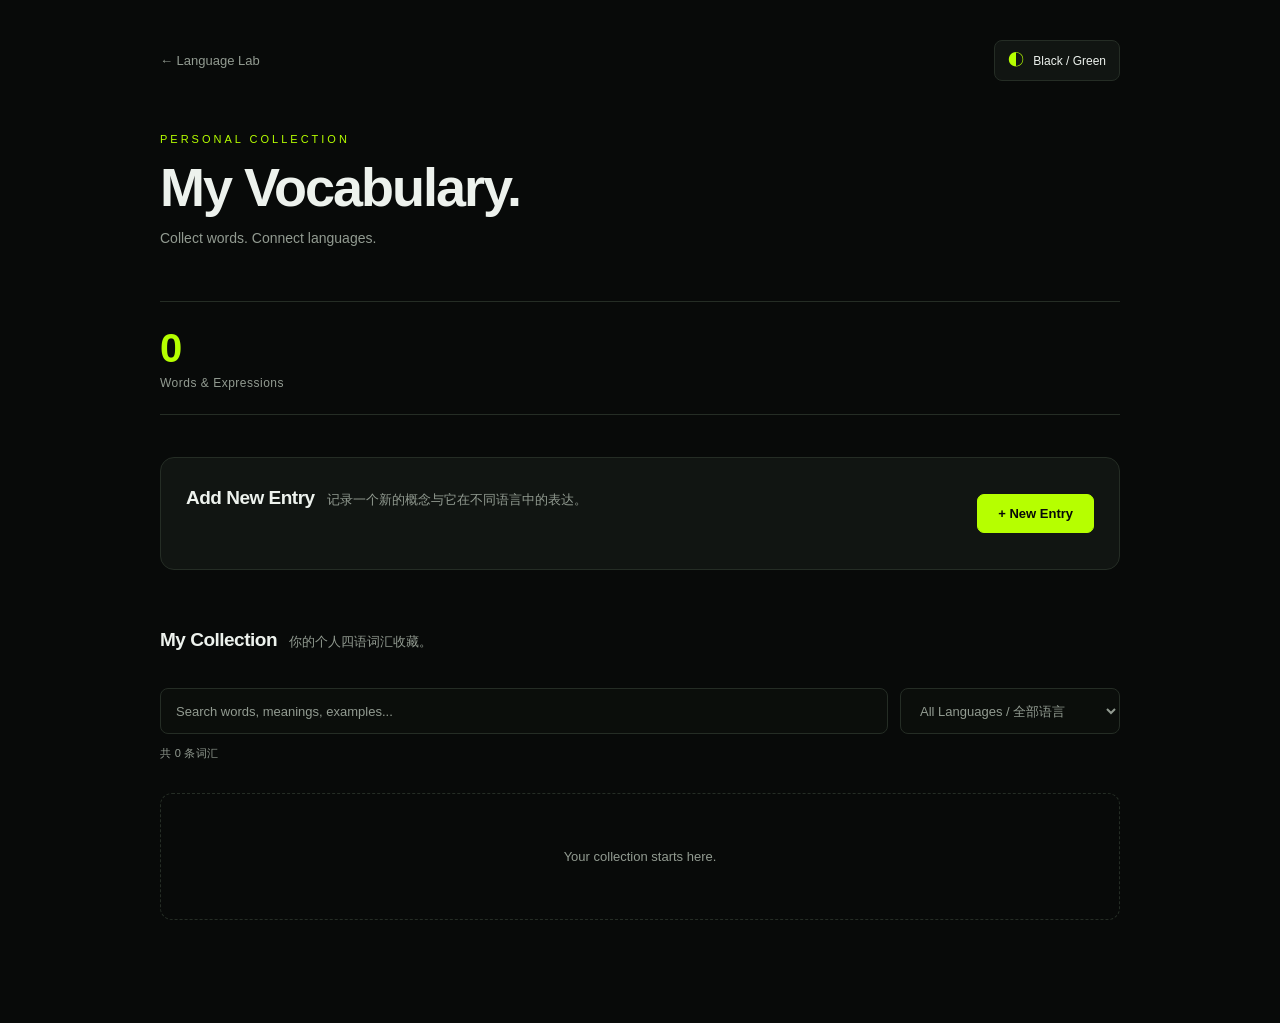
==== vocabulary.html @ a801302b "version 0.0" ====
<!DOCTYPE html>
<!-- Language Lab 个人四语词汇库 -->

<html lang="zh-CN">
<head>
  <!-- 页面基础设置 -->
  <meta charset="UTF-8">
  <meta name="viewport" content="width=device-width, initial-scale=1.0">

  <title>Vocabulary · Language Lab</title>

  <!-- 引入网站全局样式与词汇库专属样式 -->
  <link rel="stylesheet" href="style.css">
  <link rel="stylesheet" href="vocabulary.css">
</head>

<body>

  <!-- 词汇库主容器 -->
  <main class="vocabulary-page">

    <!-- 页面顶部 -->
    <header class="vocabulary-header">

      <div class="vocabulary-topbar">
        <a href="index.html" class="back-link">← Language Lab</a>

        <!-- 词汇本独立主题切换 -->
        <button
          type="button"
          class="vocabulary-theme-toggle"
          id="vocabularyThemeToggle"
          aria-label="切换词汇本主题"
          aria-pressed="false"
        >
          <span id="vocabularyThemeIcon">◐</span>
          <span id="vocabularyThemeText">Black / Green</span>
        </button>
      </div>

      <div class="vocabulary-heading">
        <p class="section-label">PERSONAL COLLECTION</p>
        <h1>My Vocabulary.</h1>
        <p>Collect words. Connect languages.</p>
      </div>
    </header>

    <!-- 词汇统计 -->
    <section class="vocabulary-overview">
      <div>
        <span class="overview-number" id="total-count">0</span>
        <span class="overview-label">Words & Expressions</span>
      </div>
    </section>

    <!-- 新增词汇入口 -->
    <section class="vocabulary-add">
      <div class="section-heading">
        <h2>Add New Entry</h2>
        <p>记录一个新的概念与它在不同语言中的表达。</p>
      </div>

      <button id="add-entry-button" type="button">
        + New Entry
      </button>
    </section>

    <!-- 新词录入面板：默认隐藏，由 JavaScript 控制展开 -->
    <section id="entry-form-panel" class="entry-form-panel" hidden>

      <div class="section-heading">
        <h2>New Vocabulary</h2>
        <p>填写一个概念，以及它在不同语言中的表达。</p>
      </div>

      <form id="vocabulary-form">

        <!-- 概念名称 -->
        <div class="form-group">
          <label for="concept">Concept / 概念名称 *</label>
          <input
            type="text"
            id="concept"
            name="concept"
            placeholder="例如：Knowledge"
            required
          >
        </div>

        <!-- 四种语言的对应表达 -->
        <div class="form-divider">
          <h3>Translations / 对应表达</h3>
          <p>同一种语言可以记录多个词语或短语。</p>
        </div>

        <!-- 英语表达 -->
        <div class="form-group">
          <label for="english-words">English / 英语</label>
          <div id="english-words" class="dynamic-fields">
            <input type="text" name="english" placeholder="English expression">
          </div>
          <button type="button" class="add-field-button" data-target="english-words">
            + Add another
          </button>
        </div>

        <!-- 法语表达 -->
        <div class="form-group">
          <label for="french-words">Français / 法语</label>
          <div id="french-words" class="dynamic-fields">
            <input type="text" name="french" placeholder="Expression française">
          </div>
          <button type="button" class="add-field-button" data-target="french-words">
            + Add another
          </button>
        </div>

        <!-- 俄语表达 -->
        <div class="form-group">
          <label for="russian-words">Русский / 俄语</label>
          <div id="russian-words" class="dynamic-fields">
            <input type="text" name="russian" placeholder="Русское выражение">
          </div>
          <button type="button" class="add-field-button" data-target="russian-words">
            + Add another
          </button>
        </div>

        <!-- 中文释义 -->
        <div class="form-group">
          <label for="chinese-meaning">中文 / Chinese</label>
          <textarea
            id="chinese-meaning"
            name="chinese"
            rows="2"
            placeholder="填写中文释义，可以包含多个意思。"
          ></textarea>
        </div>

        <!-- 多语言例句 -->
        <div class="form-divider">
          <h3>Examples / 例句</h3>
          <p>不同语言可以分别记录多条例句及其中文意思。</p>
        </div>

        <!-- 英语例句 -->
        <div class="form-group example-group">
          <label>English Examples / 英语例句</label>
          <div id="english-examples" class="dynamic-fields">
            <div class="example-item">
              <textarea name="english-example" rows="2" placeholder="Write an English example..."></textarea>
              <input type="text" name="english-example-translation" placeholder="中文对照（可选）">
            </div>
          </div>
          <button type="button" class="add-field-button" data-target="english-examples" data-type="example">
            + Add example
          </button>
        </div>

        <!-- 法语例句 -->
        <div class="form-group example-group">
          <label>Français Examples / 法语例句</label>
          <div id="french-examples" class="dynamic-fields">
            <div class="example-item">
              <textarea name="french-example" rows="2" placeholder="Écrivez un exemple en français..."></textarea>
              <input type="text" name="french-example-translation" placeholder="中文对照（可选）">
            </div>
          </div>
          <button type="button" class="add-field-button" data-target="french-examples" data-type="example">
            + Add example
          </button>
        </div>

        <!-- 俄语例句 -->
        <div class="form-group example-group">
          <label>Русский Examples / 俄语例句</label>
          <div id="russian-examples" class="dynamic-fields">
            <div class="example-item">
              <textarea name="russian-example" rows="2" placeholder="Напишите пример на русском..."></textarea>
              <input type="text" name="russian-example-translation" placeholder="中文对照（可选）">
            </div>
          </div>
          <button type="button" class="add-field-button" data-target="russian-examples" data-type="example">
            + Add example
          </button>
        </div>

        <!-- 个人备注 -->
        <div class="form-divider">
          <h3>My Notes / 我的笔记</h3>
        </div>

        <div class="form-group">
          <label for="personal-notes">Personal Notes</label>
          <textarea
            id="personal-notes"
            name="notes"
            rows="4"
            placeholder="记录自己的理解、语法区别、使用场景或联想……"
          ></textarea>
        </div>

        <!-- 表单操作 -->
        <div class="form-actions">
          <button type="button" id="cancel-entry-button">
            Cancel
          </button>

          <button type="submit" id="save-entry-button">
            Save Entry
          </button>
        </div>

      </form>
    </section>

        <!-- 词汇列表与搜索区域 -->
    <section class="vocabulary-list-section">

      <div class="section-heading">
        <h2>My Collection</h2>
        <p>你的个人四语词汇收藏。</p>
      </div>

      <!-- 词汇搜索与语言筛选 -->
      <div class="vocabulary-search">

        <input
          type="search"
          id="vocabulary-search-input"
          placeholder="Search words, meanings, examples..."
          aria-label="搜索词汇"
        >

        <select
          id="vocabulary-search-language"
          aria-label="选择搜索语言"
        >
          <option value="all">All Languages / 全部语言</option>
          <option value="english">English / 英语</option>
          <option value="french">Français / 法语</option>
          <option value="russian">Русский / 俄语</option>
          <option value="chinese">中文 / Chinese</option>
        </select>

      </div>

      <!-- 搜索结果数量 -->
      <p id="vocabulary-search-status" class="vocabulary-search-status"></p>

      <!-- 词汇卡片列表 -->
      <div id="vocabulary-list">
        <p class="empty-message">
          Your collection starts here.
        </p>
      </div>

    </section>

  </main>

  <!-- 页面交互逻辑 -->
  <script src="vocabulary.js"></script>

</body>
</html>
---- style.css ----
/* =========================================================
   Language Lab
   全局页面样式与主题配置
   ========================================================= */

/* 一、全局变量：浅色主题 */
:root {
  color-scheme: light;

  --bg-color: #f7f8fa;
  --surface-color: #ffffff;
  --surface-hover: #f2f3f5;

  --text-primary: #202124;
  --text-secondary: #777d87;
  --text-muted: #a0a5ae;

  --border-color: #e9ebef;
  --shadow-color: rgba(0, 0, 0, 0.04);

  --accent-color: #3978c6;

  --english-bg: #edf4ff;
  --english-color: #3474c5;

  --french-bg: #f1efff;
  --french-color: #7765c4;

  --russian-bg: #fff2e9;
  --russian-color: #c47a48;

  --radius-large: 20px;
  --radius-medium: 14px;

  --transition: 0.25s ease;
}

/* 二、深色主题变量 */
body.dark-theme {
  color-scheme: dark;

  --bg-color: #151619;
  --surface-color: #202226;
  --surface-hover: #292c31;

  --text-primary: #f0f1f3;
  --text-secondary: #a0a5ae;
  --text-muted: #737983;

  --border-color: #30343a;
  --shadow-color: rgba(0, 0, 0, 0.16);

  --accent-color: #83b5f4;

  --english-bg: #26364b;
  --english-color: #a5c9fa;

  --french-bg: #342e4b;
  --french-color: #c0b5fa;

  --russian-bg: #49362b;
  --russian-color: #f0b58b;
}

/* 三、基础样式 */
* {
  box-sizing: border-box;
}

html {
  scroll-behavior: smooth;
}

body {
  margin: 0;
  min-height: 100vh;

  background: var(--bg-color);
  color: var(--text-primary);

  font-family:
    -apple-system,
    BlinkMacSystemFont,
    "Segoe UI",
    "PingFang SC",
    "Microsoft YaHei",
    sans-serif;

  transition:
    background var(--transition),
    color var(--transition);
}

a {
  color: inherit;
  text-decoration: none;
}

button {
  font: inherit;
}

/* 四、顶部导航 */
.site-header {
  width: min(1120px, calc(100% - 48px));
  height: 76px;

  margin: 0 auto;

  display: flex;
  align-items: center;
  justify-content: space-between;
}

.brand {
  display: flex;
  align-items: center;
  gap: 11px;

  font-size: 17px;
  font-weight: 650;
  letter-spacing: -0.4px;
}

.brand-mark {
  width: 34px;
  height: 34px;

  display: grid;
  place-items: center;

  background: var(--text-primary);
  color: var(--bg-color);

  border-radius: 11px;

  font-size: 17px;
  font-weight: 750;
}

/* 主题切换按钮 */
.theme-toggle {
  width: 40px;
  height: 40px;

  display: grid;
  place-items: center;

  border: 1px solid var(--border-color);
  border-radius: 50%;

  background: var(--surface-color);
  color: var(--text-primary);

  cursor: pointer;

  font-size: 19px;

  transition:
    background var(--transition),
    transform var(--transition);
}

.theme-toggle:hover {
  background: var(--surface-hover);
  transform: rotate(12deg);
}

/* 五、首页主体 */
.main-content {
  width: min(1000px, calc(100% - 48px));
  margin: 0 auto;
}

/* 欢迎区域 */
.hero {
  padding: 92px 0 75px;
}

.eyebrow {
  margin: 0 0 20px;

  color: var(--text-muted);

  font-size: 11px;
  font-weight: 700;
  letter-spacing: 2.5px;
}

.hero h1 {
  margin: 0;

  font-size: clamp(38px, 6vw, 64px);
  line-height: 1.12;
  letter-spacing: -2.8px;
  font-weight: 700;
}

.hero-description {
  margin-top: 22px;

  color: var(--text-secondary);

  font-size: 15px;
  line-height: 1.9;
}

/* 六、通用区块标题 */
.language-section,
.overview-section,
.activity-section {
  margin-bottom: 65px;
}

.section-heading {
  display: flex;
  align-items: baseline;
  gap: 12px;

  margin-bottom: 22px;
}

.section-heading h2 {
  margin: 0;

  font-size: 20px;
  font-weight: 650;
  letter-spacing: -0.5px;
}

.section-heading span {
  color: var(--text-muted);
  font-size: 12px;
}

/* 七、三语言卡片 */
.language-grid {
  display: grid;
  grid-template-columns: repeat(3, 1fr);
  gap: 18px;
}

.language-card {
  position: relative;

  min-height: 185px;
  padding: 25px;

  display: flex;
  flex-direction: column;
  align-items: flex-start;

  border-radius: var(--radius-large);

  transition:
    transform var(--transition),
    box-shadow var(--transition);
}

.language-card:hover {
  transform: translateY(-5px);
  box-shadow: 0 12px 30px var(--shadow-color);
}

.english {
  background: var(--english-bg);
  color: var(--english-color);
}

.french {
  background: var(--french-bg);
  color: var(--french-color);
}

.russian {
  background: var(--russian-bg);
  color: var(--russian-color);
}

.language-code {
  font-size: 35px;
  font-weight: 750;
  letter-spacing: -1.5px;
}

.language-name {
  margin-top: 12px;

  font-size: 17px;
  font-weight: 650;
}

.language-description {
  margin-top: 6px;

  font-size: 11px;
  opacity: 0.75;
}

.card-arrow {
  position: absolute;
  right: 22px;
  top: 22px;

  font-size: 17px;
  opacity: 0.65;
}

/* 八、学习数据卡片 */
.overview-grid {
  display: grid;
  grid-template-columns: repeat(3, 1fr);
  gap: 15px;
}

.overview-card {
  min-height: 125px;
  padding: 23px;

  display: flex;
  flex-direction: column;
  justify-content: space-between;

  background: var(--surface-color);
  border: 1px solid var(--border-color);
  border-radius: var(--radius-medium);

  box-shadow: 0 4px 15px var(--shadow-color);
}

.overview-label {
  color: var(--text-secondary);
  font-size: 12px;
}

.overview-card strong {
  font-size: 30px;
  font-weight: 650;
  letter-spacing: -1px;
}

.overview-card small {
  color: var(--text-muted);
  font-size: 12px;
  font-weight: 400;
  letter-spacing: 0;
}

/* 九、最近学习记录 */
.empty-state {
  min-height: 170px;
  padding: 30px;

  display: flex;
  flex-direction: column;
  align-items: center;
  justify-content: center;

  background: var(--surface-color);
  border: 1px solid var(--border-color);
  border-radius: var(--radius-large);
}

.empty-icon {
  color: var(--text-muted);
  font-size: 25px;
}

.empty-state p {
  margin: 15px 0 5px;

  font-size: 14px;
  font-weight: 550;
}

.empty-state span:last-child {
  color: var(--text-muted);
  font-size: 12px;
}

/* 十、页面底部 */
.site-footer {
  width: min(1000px, calc(100% - 48px));

  margin: 0 auto;
  padding: 25px 0 35px;

  display: flex;
  justify-content: space-between;

  border-top: 1px solid var(--border-color);

  color: var(--text-muted);

  font-size: 10px;
  letter-spacing: 1px;
}

/* 十一、手机端适配 */
@media (max-width: 650px) {

  .site-header {
    width: calc(100% - 36px);
    height: 65px;
  }

  .main-content {
    width: calc(100% - 36px);
  }

  .hero {
    padding: 65px 0 55px;
  }

  .hero h1 {
    letter-spacing: -1.8px;
  }

  .language-grid {
    grid-template-columns: 1fr;
    gap: 12px;
  }

  .language-card {
    min-height: 145px;
  }

  .overview-grid {
    grid-template-columns: 1fr;
    gap: 10px;
  }

  .overview-card {
    min-height: 105px;
  }

  .language-section,
  .overview-section,
  .activity-section {
    margin-bottom: 48px;
  }

  .site-footer {
    width: calc(100% - 36px);
    gap: 15px;
    flex-wrap: wrap;
  }
}

/* =========================================================
   十二、CAIBUDIAN 每日文章推荐
   ========================================================= */

/* 推荐区域整体 */
.daily-section {
  margin-bottom: 75px;
}

/* 推荐区域标题 */
.daily-heading {
  display: flex;
  align-items: flex-end;
  justify-content: space-between;
  gap: 20px;

  margin-bottom: 28px;
}

.daily-heading .eyebrow {
  margin-bottom: 13px;
}

.daily-heading h2 {
  margin: 0;

  font-size: 30px;
  font-weight: 680;
  letter-spacing: -1.2px;
}

.daily-subtitle {
  margin: 12px 0 0;

  color: var(--text-secondary);
  font-size: 13px;
}

/* CAIBUDIAN 标识 */
.daily-brand {
  display: flex;
  align-items: center;
  gap: 8px;

  padding-bottom: 5px;

  color: var(--text-secondary);
  font-size: 10px;
  font-weight: 700;
  letter-spacing: 1.3px;
  white-space: nowrap;
}

.daily-brand-dot {
  width: 7px;
  height: 7px;

  border-radius: 50%;
  background: #7da98a;
}

/* 文章列表 */
.article-list {
  overflow: hidden;

  background: var(--surface-color);
  border: 1px solid var(--border-color);
  border-radius: var(--radius-large);

  box-shadow: 0 5px 22px var(--shadow-color);
}

/* 单篇文章 */
.article-item {
  position: relative;

  display: flex;
  align-items: flex-start;
  gap: 20px;

  padding: 26px;

  border-bottom: 1px solid var(--border-color);

  transition: background var(--transition);
}

.article-item:last-child {
  border-bottom: none;
}

.article-item:hover {
  background: var(--surface-hover);
}

/* 语言标识 */
.article-language {
  flex-shrink: 0;

  width: 43px;
  height: 43px;

  display: grid;
  place-items: center;

  border-radius: 12px;

  font-size: 15px;
  font-weight: 750;
}

.english-label {
  background: var(--english-bg);
  color: var(--english-color);
}

.french-label {
  background: var(--french-bg);
  color: var(--french-color);
}

.russian-label {
  background: var(--russian-bg);
  color: var(--russian-color);
}

/* 文章文字信息 */
.article-content {
  flex: 1;
  min-width: 0;
}

.article-meta {
  display: flex;
  flex-wrap: wrap;
  gap: 12px;

  color: var(--text-muted);

  font-size: 9px;
  font-weight: 700;
  letter-spacing: 1px;
}

.article-content h3 {
  margin: 12px 0 7px;

  color: var(--text-primary);

  font-size: 16px;
  font-weight: 620;
  letter-spacing: -0.3px;
}

.article-content > p {
  margin: 0;

  color: var(--text-secondary);

  font-size: 12px;
  line-height: 1.8;
}

/* 文章难度和来源 */
.article-footer {
  display: flex;
  flex-wrap: wrap;
  gap: 14px;

  margin-top: 16px;

  color: var(--text-muted);
  font-size: 10px;
}

.article-level {
  color: var(--accent-color);
  font-weight: 650;
}

.article-arrow {
  margin-left: auto;
  padding-top: 4px;

  color: var(--text-muted);
  font-size: 17px;
}

/* 推荐区域底部 */
.daily-footer {
  display: flex;
  justify-content: space-between;
  gap: 15px;

  margin-top: 17px;

  color: var(--text-muted);

  font-size: 9px;
  letter-spacing: 1px;
}

/* 手机端适配 */
@media (max-width: 650px) {

  .daily-heading {
    align-items: flex-start;
    flex-direction: column;
  }

  .daily-heading h2 {
    font-size: 27px;
  }

  .article-item {
    gap: 13px;
    padding: 21px 16px;
  }

  .article-language {
    width: 38px;
    height: 38px;
    font-size: 13px;
  }

  .article-content h3 {
    font-size: 14px;
  }

  .daily-footer {
    font-size: 8px;
  }
}

/* =========================================================
   十三、每日阅读动态加载状态
   ========================================================= */

/* 新闻加载提示 */
.daily-loading {
  padding: 38px 20px;

  color: var(--text-muted);
  text-align: center;

  font-size: 12px;
}

/* 新闻加载失败提示 */
.daily-error {
  padding: 38px 20px;

  color: var(--text-secondary);
  text-align: center;

  font-size: 12px;
  line-height: 1.8;
}

/* 文章卡片可点击 */
.article-item {
  cursor: pointer;
}

/* 键盘访问时显示清晰的焦点状态 */
.article-item:focus-visible {
  outline: 2px solid var(--accent-color);
  outline-offset: -3px;
}

/* 新闻标题允许自然换行 */
.article-content h3 {
  overflow-wrap: anywhere;
}

/* 手机端加载状态 */
@media (max-width: 650px) {
  .daily-loading,
  .daily-error {
    padding: 30px 16px;
  }
}

/* ==============================
   My Vocabulary：首页词汇本入口
   独立黑绿配色，不影响其他区域
   ============================== */

.vocabulary-entry {
  display: flex;
  align-items: center;
  justify-content: space-between;
  gap: 24px;
  padding: 28px 32px;
  margin-top: 24px;

  background: #101310;
  border: 1px solid #283b2a;
  border-radius: 16px;

  color: #f2f5f0;
  text-decoration: none;

  transition:
    transform 0.25s ease,
    border-color 0.25s ease,
    box-shadow 0.25s ease;
}

/* 鼠标悬停：荧光绿边框与轻微上浮 */
.vocabulary-entry:hover {
  transform: translateY(-3px);
  border-color: #a6ff4d;
  box-shadow: 0 8px 28px rgba(166, 255, 77, 0.10);
}

/* 英文小标题 */
.vocabulary-entry .eyebrow {
  margin: 0 0 10px;
  color: #a6ff4d;
  letter-spacing: 2px;
  font-size: 10px;
}

/* 词汇本标题 */
.vocabulary-entry h2 {
  margin: 0 0 9px;
  color: #a6ff4d;
  font-size: 25px;
  font-weight: 600;
}

/* 中文与语言说明 */
.vocabulary-entry p:last-child {
  margin: 0;
  color: #a8b2a5;
  font-size: 13px;
  line-height: 1.7;
}

/* 右侧箭头 */
.vocabulary-entry-arrow {
  flex-shrink: 0;
  color: #a6ff4d;
  font-size: 27px;
  transition: transform 0.25s ease;
}

.vocabulary-entry:hover .vocabulary-entry-arrow {
  transform: translate(4px, -4px);
}

/* 手机端适配 */
@media (max-width: 600px) {
  .vocabulary-entry {
    padding: 23px 20px;
  }

  .vocabulary-entry h2 {
    font-size: 22px;
  }
}
---- vocabulary.css ----
/* ==================================================
   Language Lab · Vocabulary
   Black × Neon Green / Light
   词汇库独立双主题样式
   ================================================== */

/* ---------- 01. 主题颜色 ---------- */

/* 默认：黑色与荧光绿 */
.vocabulary-page {
  --neon: #b6ff00;
  --neon-soft: rgba(182, 255, 0, 0.10);
  --page-bg: #080a09;
  --card-bg: #111512;
  --card-hover: #171d17;
  --border: #252d25;
  --text-main: #edf2ed;
  --text-muted: #929b91;
  --input-bg: #0b0e0b;
  --button-text: #080a09;

  width: min(100% - 40px, 960px);
  margin: 0 auto;
  padding: 40px 0 90px;
  color: var(--text-main);
}

/* 普通浅色模式 */
body.vocabulary-light .vocabulary-page {
  --neon: #202820;
  --neon-soft: rgba(30, 50, 30, 0.07);
  --page-bg: #f7f8f6;
  --card-bg: #ffffff;
  --card-hover: #fbfcfa;
  --border: #e5e8e3;
  --text-main: #202520;
  --text-muted: #858d83;
  --input-bg: #f7f8f6;
  --button-text: #ffffff;
}

/* 页面背景跟随词汇本主题 */
body {
  background: var(--page-bg, #080a09);
  color: var(--text-main, #edf2ed);
  transition: background 0.25s ease, color 0.25s ease;
}

body.vocabulary-light {
  background: #f7f8f6;
}

/* ---------- 02. 页面顶部 ---------- */

.vocabulary-header {
  margin-bottom: 55px;
}

.vocabulary-topbar {
  display: flex;
  align-items: center;
  justify-content: space-between;
  gap: 16px;
  margin-bottom: 52px;
}

.back-link {
  color: var(--text-muted);
  font-size: 13px;
  text-decoration: none;
  transition: color 0.2s ease;
}

.back-link:hover {
  color: var(--neon);
}

/* 主题切换按钮 */
.vocabulary-theme-toggle {
  display: inline-flex;
  align-items: center;
  gap: 9px;
  padding: 9px 13px;
  border: 1px solid var(--border);
  border-radius: 8px;
  background: var(--card-bg);
  color: var(--text-main);
  font-size: 12px;
  cursor: pointer;
  transition: all 0.2s ease;
}

.vocabulary-theme-toggle:hover {
  border-color: var(--neon);
  color: var(--neon);
}

#vocabularyThemeIcon {
  color: var(--neon);
  font-size: 16px;
}

.vocabulary-heading .section-label {
  color: var(--neon);
  font-size: 11px;
  letter-spacing: 3px;
}

.vocabulary-heading h1 {
  margin: 0;
  color: var(--text-main);
  font-size: clamp(38px, 6vw, 54px);
  font-weight: 650;
  letter-spacing: -2px;
}

.vocabulary-heading > p:last-child {
  margin-top: 12px;
  color: var(--text-muted);
  font-size: 14px;
}

/* ---------- 03. 通用标题 ---------- */

.section-heading h2 {
  margin: 0;
  color: var(--text-main);
  font-size: 19px;
  font-weight: 600;
}

.section-heading p {
  margin-top: 8px;
  color: var(--text-muted);
  font-size: 13px;
}

/* ---------- 04. 词汇统计 ---------- */

.vocabulary-overview {
  padding: 24px 0;
  margin-bottom: 42px;
  border-top: 1px solid var(--border);
  border-bottom: 1px solid var(--border);
}

.vocabulary-overview > div {
  display: flex;
  flex-direction: column;
  gap: 5px;
}

.overview-number {
  color: var(--neon);
  font-size: 40px;
  font-weight: 650;
  letter-spacing: -1px;
}

.overview-label {
  color: var(--text-muted);
  font-size: 12px;
  letter-spacing: 0.5px;
}

/* ---------- 05. 新增词汇区域 ---------- */

.vocabulary-add {
  display: flex;
  align-items: center;
  justify-content: space-between;
  gap: 20px;
  padding: 25px;
  margin-bottom: 55px;
  background: var(--card-bg);
  border: 1px solid var(--border);
  border-radius: 14px;
}

#add-entry-button,
#save-entry-button {
  padding: 11px 20px;
  border: 1px solid var(--neon);
  border-radius: 7px;
  background: var(--neon);
  color: var(--button-text);
  font-size: 13px;
  font-weight: 650;
  cursor: pointer;
  transition: all 0.2s ease;
}

#add-entry-button:hover,
#save-entry-button:hover {
  background: transparent;
  color: var(--neon);
}

/* ---------- 06. 录入面板 ---------- */

.entry-form-panel {
  padding: 28px;
  margin-bottom: 55px;
  background: var(--card-bg);
  border: 1px solid var(--border);
  border-radius: 14px;
}

.entry-form-panel[hidden] {
  display: none;
}

.form-group {
  margin-top: 26px;
}

.form-group label,
.form-divider h3 {
  display: block;
  margin-bottom: 12px;
  color: var(--text-main);
  font-size: 14px;
  font-weight: 600;
}

.form-divider {
  padding-top: 25px;
  margin-top: 32px;
  border-top: 1px solid var(--border);
}

.form-divider h3 {
  margin-bottom: 6px;
}

.form-divider p {
  margin: 0;
  color: var(--text-muted);
  font-size: 12px;
}

/* 输入框统一跟随主题 */
.vocabulary-page input,
.vocabulary-page textarea {
  box-sizing: border-box;
  width: 100%;
  padding: 12px 14px;
  border: 1px solid var(--border);
  border-radius: 7px;
  outline: none;
  background: var(--input-bg);
  color: var(--text-main);
  font: inherit;
  font-size: 13px;
  transition: border-color 0.2s ease, background 0.2s ease;
}

.vocabulary-page input:focus,
.vocabulary-page textarea:focus {
  border-color: var(--neon);
}

.vocabulary-page input::placeholder,
.vocabulary-page textarea::placeholder {
  color: var(--text-muted);
}

.vocabulary-page textarea {
  resize: vertical;
}

.dynamic-fields {
  display: flex;
  flex-direction: column;
  gap: 10px;
}

.dynamic-item,
.example-item {
  display: flex;
  flex-direction: column;
  gap: 9px;
}

.add-field-button {
  margin-top: 10px;
  padding: 5px 0;
  border: none;
  background: transparent;
  color: var(--neon);
  font-size: 12px;
  cursor: pointer;
}

.add-field-button:hover {
  text-decoration: underline;
}

.remove-field-button {
  align-self: flex-end;
  padding: 5px 10px;
  border: 1px solid var(--border);
  border-radius: 5px;
  background: transparent;
  color: var(--text-muted);
  font-size: 11px;
  cursor: pointer;
}

.remove-field-button:hover {
  border-color: #ff6464;
  color: #ff7777;
}

.form-actions {
  display: flex;
  justify-content: flex-end;
  gap: 12px;
  margin-top: 35px;
}

#cancel-entry-button {
  padding: 11px 18px;
  border: 1px solid var(--border);
  border-radius: 7px;
  background: transparent;
  color: var(--text-muted);
  cursor: pointer;
}

#cancel-entry-button:hover {
  border-color: var(--text-muted);
  color: var(--text-main);
}

/* ---------- 07. 词汇列表 ---------- */

.vocabulary-list-section {
  margin-top: 48px;
}

#vocabulary-list {
  display: grid;
  grid-template-columns: 1fr;
  gap: 18px;
  margin-top: 25px;
}

.empty-message {
  padding: 55px 20px;
  border: 1px dashed var(--border);
  border-radius: 12px;
  color: var(--text-muted);
  text-align: center;
  font-size: 13px;
}

/* ---------- 08. 词汇卡片 ---------- */

.vocabulary-card {
  padding: 28px;
  background: var(--card-bg);
  border: 1px solid var(--border);
  border-radius: 13px;
  transition:
    border-color 0.25s ease,
    background 0.25s ease,
    transform 0.25s ease;
}

.vocabulary-card:hover {
  background: var(--card-hover);
  border-color: var(--neon);
  transform: translateY(-2px);
}

/* 卡片顶部：词汇名称与日期 */
.entry-header {
  display: flex;
  align-items: center;
  justify-content: space-between;
  gap: 15px;
  padding-bottom: 20px;
  border-bottom: 1px solid var(--border);
}

.entry-concept {
  margin: 0;
  color: var(--neon);
  font-size: 28px;
  font-weight: 650;
  letter-spacing: -0.5px;
}

.entry-date {
  color: var(--text-muted);
  font-size: 11px;
  white-space: nowrap;
}

/* ---------- 09. 中文释义 ---------- */

.entry-chinese-meaning {
  padding: 19px 21px;
  margin-top: 22px;
  background: var(--neon-soft);
  border-left: 3px solid var(--neon);
  border-radius: 0 9px 9px 0;
}

.entry-chinese-meaning .entry-language {
  margin-bottom: 8px;
}

.entry-meaning-content {
  margin: 0;
  color: var(--text-main);
  font-size: 19px;
  font-weight: 550;
  line-height: 1.7;
  overflow-wrap: anywhere;
}

/* ---------- 10. 英法俄三语并列 ---------- */

.entry-language-grid {
  display: grid;
  grid-template-columns: repeat(3, minmax(0, 1fr));
  gap: 0;
  margin-top: 25px;
  padding: 21px 0;
  border-top: 1px solid var(--border);
  border-bottom: 1px solid var(--border);
}

/* 每种语言独立占据一栏 */
.entry-language-column {
  min-width: 0;
  padding: 0 17px;
}

.entry-language-column:first-child {
  padding-left: 0;
}

.entry-language-column:last-child {
  padding-right: 0;
}

/* 语言栏之间的分隔线 */
.entry-language-column + .entry-language-column {
  border-left: 1px solid var(--border);
}

.entry-language {
  margin: 0 0 10px;
  color: var(--neon);
  font-size: 10px;
  font-weight: 650;
  letter-spacing: 1.5px;
  text-transform: uppercase;
}

.entry-content {
  margin: 0;
  color: var(--text-main);
  font-size: 14px;
  line-height: 1.8;
  overflow-wrap: anywhere;
}

/* ---------- 11. 多语言例句 ---------- */

.entry-examples-group {
  display: grid;
  grid-template-columns: 1fr;
  gap: 19px;
  margin-top: 24px;
}

.entry-section {
  min-width: 0;
}

.entry-example {
  padding: 12px 15px;
  margin-top: 9px;
  background: var(--input-bg);
  border: 1px solid var(--border);
  border-radius: 8px;
}

.example-text {
  margin: 0;
  color: var(--text-main);
  font-size: 13px;
  line-height: 1.7;
  overflow-wrap: anywhere;
}

.example-translation {
  margin: 6px 0 0;
  color: var(--text-muted);
  font-size: 12px;
  line-height: 1.6;
  overflow-wrap: anywhere;
}

/* ---------- 12. 个人备注 ---------- */

.entry-notes {
  padding: 16px 18px;
  margin-top: 24px;
  background: var(--neon-soft);
  border-left: 2px solid var(--neon);
  border-radius: 0 7px 7px 0;
}

/* ---------- 13. 卡片操作 ---------- */

.entry-actions {
  display: flex;
  justify-content: flex-end;
  padding-top: 17px;
  margin-top: 22px;
  border-top: 1px solid var(--border);
}

.delete-entry-button {
  padding: 6px 10px;
  border: none;
  background: transparent;
  color: var(--text-muted);
  font-size: 11px;
  cursor: pointer;
}

.delete-entry-button:hover {
  color: #ff7777;
}

/* ---------- 14. 手机适配 ---------- */

@media (max-width: 600px) {
  .vocabulary-page {
    width: calc(100% - 32px);
    padding-top: 28px;
  }

  .vocabulary-header {
    margin-bottom: 40px;
  }

  .vocabulary-topbar {
    margin-bottom: 40px;
  }

  .vocabulary-add {
    align-items: flex-start;
    flex-direction: column;
  }

  #add-entry-button {
    width: 100%;
  }

  .entry-form-panel,
  .vocabulary-card {
    padding: 19px;
  }

  .entry-concept {
    font-size: 23px;
  }

  .entry-header {
    align-items: flex-start;
    flex-direction: column;
    gap: 8px;
  }

  /* 手机端三种语言改为纵向排列 */
  .entry-language-grid {
    grid-template-columns: 1fr;
    gap: 17px;
  }

  .entry-language-column {
    padding: 0;
  }

  .entry-language-column + .entry-language-column {
    padding-top: 16px;
    border-top: 1px solid var(--border);
    border-left: none;
  }

  .entry-meaning-content {
    font-size: 17px;
  }

  .form-actions {
    flex-direction: column-reverse;
  }

  .form-actions button {
    width: 100%;
  }
}

/* ==================================================
   15. 词汇搜索与语言筛选
   ================================================== */

/* 搜索区域布局 */
.vocabulary-search {
  display: grid;
  grid-template-columns: minmax(0, 1fr) 220px;
  gap: 12px;
  margin-top: 24px;
}

/* 搜索框与语言选择器统一样式 */
.vocabulary-search input,
.vocabulary-search select {
  box-sizing: border-box;
  width: 100%;
  min-width: 0;
  height: 46px;
  padding: 0 15px;

  border: 1px solid var(--border);
  border-radius: 8px;

  outline: none;
  background: var(--input-bg);
  color: var(--text-main);

  font-family: inherit;
  font-size: 13px;

  transition:
    border-color 0.2s ease,
    background 0.2s ease,
    box-shadow 0.2s ease;
}

/* 输入时的荧光绿焦点效果 */
.vocabulary-search input:focus,
.vocabulary-search select:focus {
  border-color: var(--neon);
  box-shadow: 0 0 0 3px var(--neon-soft);
}

/* 搜索框提示文字 */
.vocabulary-search input::placeholder {
  color: var(--text-muted);
}

/* 下拉菜单 */
.vocabulary-search select {
  cursor: pointer;
  color: var(--text-muted);
}

.vocabulary-search select option {
  background: var(--card-bg);
  color: var(--text-main);
}

/* 搜索结果数量 */
.vocabulary-search-status {
  min-height: 16px;
  margin: 12px 0 0;
  color: var(--text-muted);
  font-size: 11px;
  letter-spacing: 0.3px;
}

/* 搜索结果与词汇卡片之间的间距 */
#vocabulary-list {
  margin-top: 18px;
}

/* 手机端：搜索框和筛选器纵向排列 */
@media (max-width: 600px) {
  .vocabulary-search {
    grid-template-columns: 1fr;
    gap: 10px;
  }

  .vocabulary-search input,
  .vocabulary-search select {
    height: 44px;
  }
}
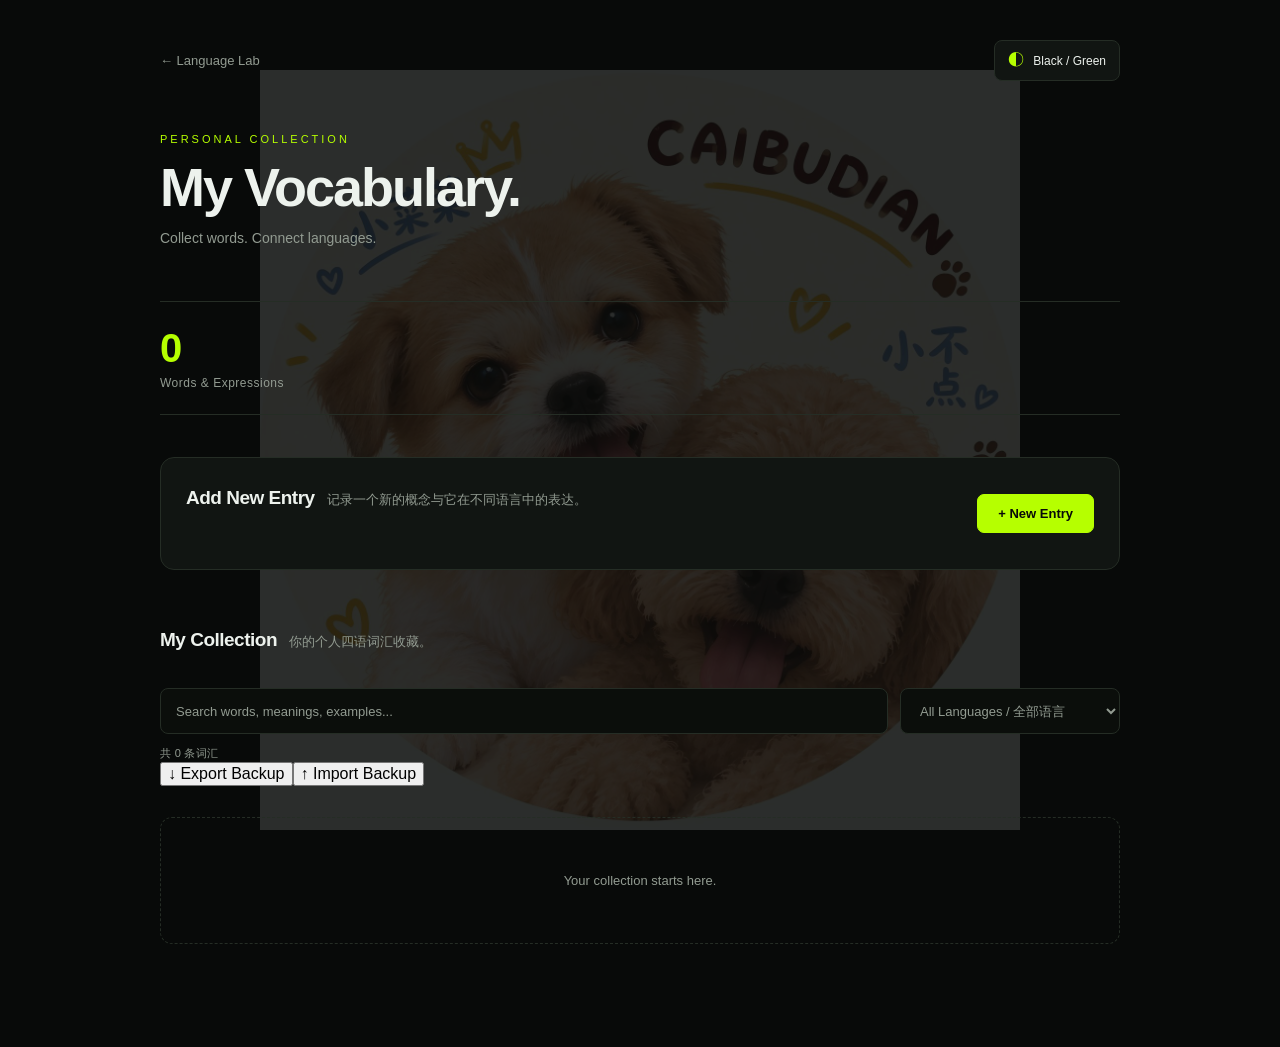
==== commit b34e5c88: "cc" ====
--- a/vocabulary.html
+++ b/vocabulary.html
@@ -67,6 +67,8 @@
     </section>
 
     <!-- 新词录入面板：默认隐藏，由 JavaScript 控制展开 -->
+        
+    <!-- 新词录入面板：默认隐藏，由 JavaScript 控制展开 -->
     <section id="entry-form-panel" class="entry-form-panel" hidden>
 
       <div class="section-heading">
@@ -76,130 +78,171 @@
 
       <form id="vocabulary-form">
 
-        <!-- 概念名称 -->
-        <div class="form-group">
-          <label for="concept">Concept / 概念名称 *</label>
-          <input
-            type="text"
-            id="concept"
-            name="concept"
-            placeholder="例如：Knowledge"
-            required
-          >
-        </div>
-
-        <!-- 四种语言的对应表达 -->
-        <div class="form-divider">
-          <h3>Translations / 对应表达</h3>
-          <p>同一种语言可以记录多个词语或短语。</p>
-        </div>
-
-        <!-- 英语表达 -->
-        <div class="form-group">
-          <label for="english-words">English / 英语</label>
-          <div id="english-words" class="dynamic-fields">
-            <input type="text" name="english" placeholder="English expression">
+        <!-- 01. 基本信息：默认展开 -->
+        <details class="form-accordion" open>
+          <summary>
+            <span class="accordion-number">01</span>
+            <span class="accordion-title">Basic Information</span>
+            <span class="accordion-description">基本信息</span>
+          </summary>
+
+          <div class="accordion-content">
+
+            <div class="form-group">
+              <label for="concept">Concept / 概念名称 *</label>
+              <input
+                type="text"
+                id="concept"
+                name="concept"
+                placeholder="例如：Knowledge"
+                required
+              >
+            </div>
+
+            <div class="form-group">
+              <label for="chinese-meaning">中文 / Chinese</label>
+              <textarea
+                id="chinese-meaning"
+                name="chinese"
+                rows="2"
+                placeholder="填写中文释义，可以包含多个意思。"
+              ></textarea>
+            </div>
+
           </div>
-          <button type="button" class="add-field-button" data-target="english-words">
-            + Add another
-          </button>
-        </div>
-
-        <!-- 法语表达 -->
-        <div class="form-group">
-          <label for="french-words">Français / 法语</label>
-          <div id="french-words" class="dynamic-fields">
-            <input type="text" name="french" placeholder="Expression française">
+        </details>
+
+        <!-- 02. 对应表达：默认折叠 -->
+        <details class="form-accordion">
+          <summary>
+            <span class="accordion-number">02</span>
+            <span class="accordion-title">Expressions</span>
+            <span class="accordion-description">对应表达 · EN / FR / RU</span>
+          </summary>
+
+          <div class="accordion-content">
+
+            <p class="accordion-hint">
+              同一种语言可以记录多个词语或短语。
+            </p>
+
+            <!-- 英语表达 -->
+            <div class="form-group">
+              <label for="english-words">English / 英语</label>
+              <div id="english-words" class="dynamic-fields">
+                <input type="text" name="english" placeholder="English expression">
+              </div>
+              <button type="button" class="add-field-button" data-target="english-words">
+                + Add another
+              </button>
+            </div>
+
+            <!-- 法语表达 -->
+            <div class="form-group">
+              <label for="french-words">Français / 法语</label>
+              <div id="french-words" class="dynamic-fields">
+                <input type="text" name="french" placeholder="Expression française">
+              </div>
+              <button type="button" class="add-field-button" data-target="french-words">
+                + Add another
+              </button>
+            </div>
+
+            <!-- 俄语表达 -->
+            <div class="form-group">
+              <label for="russian-words">Русский / 俄语</label>
+              <div id="russian-words" class="dynamic-fields">
+                <input type="text" name="russian" placeholder="Русское выражение">
+              </div>
+              <button type="button" class="add-field-button" data-target="russian-words">
+                + Add another
+              </button>
+            </div>
+
           </div>
-          <button type="button" class="add-field-button" data-target="french-words">
-            + Add another
-          </button>
-        </div>
-
-        <!-- 俄语表达 -->
-        <div class="form-group">
-          <label for="russian-words">Русский / 俄语</label>
-          <div id="russian-words" class="dynamic-fields">
-            <input type="text" name="russian" placeholder="Русское выражение">
+        </details>
+
+        <!-- 03. 例句：默认折叠 -->
+        <details class="form-accordion">
+          <summary>
+            <span class="accordion-number">03</span>
+            <span class="accordion-title">Examples</span>
+            <span class="accordion-description">例句与中文对照</span>
+          </summary>
+
+          <div class="accordion-content">
+
+            <p class="accordion-hint">
+              可以为每种语言分别添加多条例句。
+            </p>
+
+            <!-- 英语例句 -->
+            <div class="form-group example-group">
+              <label>English Examples / 英语例句</label>
+              <div id="english-examples" class="dynamic-fields">
+                <div class="example-item">
+                  <textarea name="english-example" rows="2" placeholder="Write an English example..."></textarea>
+                  <input type="text" name="english-example-translation" placeholder="中文对照（可选）">
+                </div>
+              </div>
+              <button type="button" class="add-field-button" data-target="english-examples" data-type="example">
+                + Add example
+              </button>
+            </div>
+
+            <!-- 法语例句 -->
+            <div class="form-group example-group">
+              <label>Français Examples / 法语例句</label>
+              <div id="french-examples" class="dynamic-fields">
+                <div class="example-item">
+                  <textarea name="french-example" rows="2" placeholder="Écrivez un exemple en français..."></textarea>
+                  <input type="text" name="french-example-translation" placeholder="中文对照（可选）">
+                </div>
+              </div>
+              <button type="button" class="add-field-button" data-target="french-examples" data-type="example">
+                + Add example
+              </button>
+            </div>
+
+            <!-- 俄语例句 -->
+            <div class="form-group example-group">
+              <label>Русский Examples / 俄语例句</label>
+              <div id="russian-examples" class="dynamic-fields">
+                <div class="example-item">
+                  <textarea name="russian-example" rows="2" placeholder="Напишите пример на русском..."></textarea>
+                  <input type="text" name="russian-example-translation" placeholder="中文对照（可选）">
+                </div>
+              </div>
+              <button type="button" class="add-field-button" data-target="russian-examples" data-type="example">
+                + Add example
+              </button>
+            </div>
+
           </div>
-          <button type="button" class="add-field-button" data-target="russian-words">
-            + Add another
-          </button>
-        </div>
-
-        <!-- 中文释义 -->
-        <div class="form-group">
-          <label for="chinese-meaning">中文 / Chinese</label>
-          <textarea
-            id="chinese-meaning"
-            name="chinese"
-            rows="2"
-            placeholder="填写中文释义，可以包含多个意思。"
-          ></textarea>
-        </div>
-
-        <!-- 多语言例句 -->
-        <div class="form-divider">
-          <h3>Examples / 例句</h3>
-          <p>不同语言可以分别记录多条例句及其中文意思。</p>
-        </div>
-
-        <!-- 英语例句 -->
-        <div class="form-group example-group">
-          <label>English Examples / 英语例句</label>
-          <div id="english-examples" class="dynamic-fields">
-            <div class="example-item">
-              <textarea name="english-example" rows="2" placeholder="Write an English example..."></textarea>
-              <input type="text" name="english-example-translation" placeholder="中文对照（可选）">
-            </div>
+        </details>
+
+        <!-- 04. 个人笔记：默认折叠 -->
+        <details class="form-accordion">
+          <summary>
+            <span class="accordion-number">04</span>
+            <span class="accordion-title">Personal Notes</span>
+            <span class="accordion-description">我的笔记</span>
+          </summary>
+
+          <div class="accordion-content">
+
+            <div class="form-group">
+              <label for="personal-notes">Personal Notes</label>
+              <textarea
+                id="personal-notes"
+                name="notes"
+                rows="4"
+                placeholder="记录自己的理解、语法区别、使用场景或联想……"
+              ></textarea>
+            </div>
+
           </div>
-          <button type="button" class="add-field-button" data-target="english-examples" data-type="example">
-            + Add example
-          </button>
-        </div>
-
-        <!-- 法语例句 -->
-        <div class="form-group example-group">
-          <label>Français Examples / 法语例句</label>
-          <div id="french-examples" class="dynamic-fields">
-            <div class="example-item">
-              <textarea name="french-example" rows="2" placeholder="Écrivez un exemple en français..."></textarea>
-              <input type="text" name="french-example-translation" placeholder="中文对照（可选）">
-            </div>
-          </div>
-          <button type="button" class="add-field-button" data-target="french-examples" data-type="example">
-            + Add example
-          </button>
-        </div>
-
-        <!-- 俄语例句 -->
-        <div class="form-group example-group">
-          <label>Русский Examples / 俄语例句</label>
-          <div id="russian-examples" class="dynamic-fields">
-            <div class="example-item">
-              <textarea name="russian-example" rows="2" placeholder="Напишите пример на русском..."></textarea>
-              <input type="text" name="russian-example-translation" placeholder="中文对照（可选）">
-            </div>
-          </div>
-          <button type="button" class="add-field-button" data-target="russian-examples" data-type="example">
-            + Add example
-          </button>
-        </div>
-
-        <!-- 个人备注 -->
-        <div class="form-divider">
-          <h3>My Notes / 我的笔记</h3>
-        </div>
-
-        <div class="form-group">
-          <label for="personal-notes">Personal Notes</label>
-          <textarea
-            id="personal-notes"
-            name="notes"
-            rows="4"
-            placeholder="记录自己的理解、语法区别、使用场景或联想……"
-          ></textarea>
-        </div>
+        </details>
 
         <!-- 表单操作 -->
         <div class="form-actions">
@@ -214,6 +257,7 @@
 
       </form>
     </section>
+
 
         <!-- 词汇列表与搜索区域 -->
     <section class="vocabulary-list-section">
--- a/style.css
+++ b/style.css
@@ -4,7 +4,10 @@
    全局页面样式与主题配置
    ========================================================= */
 
-/* 一、全局变量：浅色主题 */
+/* =========================================================
+   一、全局变量：浅色主题
+   ========================================================= */
+
 :root {
   color-scheme: light;
 
@@ -36,7 +39,10 @@
   --transition: 0.25s ease;
 }
 
-/* 二、深色主题变量 */
+/* =========================================================
+   二、深色主题变量
+   ========================================================= */
+
 body.dark-theme {
   color-scheme: dark;
 
@@ -63,7 +69,10 @@
   --russian-color: #f0b58b;
 }
 
-/* 三、基础样式 */
+/* =========================================================
+   三、基础样式
+   ========================================================= */
+
 * {
   box-sizing: border-box;
 }
@@ -80,6 +89,8 @@
   color: var(--text-primary);
 
   font-family:
+    "Nunito",
+    "Noto Sans SC",
     -apple-system,
     BlinkMacSystemFont,
     "Segoe UI",
@@ -101,7 +112,10 @@
   font: inherit;
 }
 
-/* 四、顶部导航 */
+/* =========================================================
+   四、顶部导航与品牌标识
+   ========================================================= */
+
 .site-header {
   width: min(1120px, calc(100% - 48px));
   height: 76px;
@@ -113,67 +127,121 @@
   justify-content: space-between;
 }
 
+/* Language Lab 品牌名称 */
 .brand {
-  display: flex;
+  position: relative;
+
+  display: inline-flex;
   align-items: center;
-  gap: 11px;
-
+
+  font-family: "Nunito", "Noto Sans SC", sans-serif;
   font-size: 17px;
-  font-weight: 650;
+  font-weight: 800;
   letter-spacing: -0.4px;
-}
-
-.brand-mark {
-  width: 34px;
-  height: 34px;
-
-  display: grid;
-  place-items: center;
-
-  background: var(--text-primary);
-  color: var(--bg-color);
-
-  border-radius: 11px;
-
-  font-size: 17px;
-  font-weight: 750;
-}
-
-/* 主题切换按钮 */
+
+  text-decoration: none;
+}
+
+/* 确保品牌文字显示在图标上方 */
+.brand span {
+  position: relative;
+  z-index: 1;
+}
+
+/* =========================================================
+   五、主题切换：滑动开关
+   左侧浅色，右侧深色
+   ========================================================= */
+
+/* 开关轨道 */
 .theme-toggle {
-  width: 40px;
-  height: 40px;
-
-  display: grid;
-  place-items: center;
+  position: relative;
+
+  width: 54px;
+  height: 30px;
+  padding: 0;
+
+  display: inline-flex;
+  align-items: center;
+
+  flex-shrink: 0;
 
   border: 1px solid var(--border-color);
+  border-radius: 999px;
+
+  background: #e2e5e9;
+
+  cursor: pointer;
+
+  transition:
+    background 0.3s ease,
+    border-color 0.3s ease,
+    box-shadow 0.3s ease;
+}
+
+/* 圆形滑块 */
+.theme-toggle #themeIcon {
+  position: absolute;
+  left: 3px;
+  top: 3px;
+
+  width: 22px;
+  height: 22px;
+
+  display: flex;
+  align-items: center;
+  justify-content: center;
+
   border-radius: 50%;
-
-  background: var(--surface-color);
-  color: var(--text-primary);
-
-  cursor: pointer;
-
-  font-size: 19px;
+  background: #ffffff;
+
+  /* 隐藏原来的月亮或太阳字符 */
+  font-size: 0;
+  color: transparent;
+
+  box-shadow: 0 1px 4px rgba(0, 0, 0, 0.15);
 
   transition:
-    background var(--transition),
-    transform var(--transition);
-}
-
+    transform 0.3s cubic-bezier(0.2, 0.8, 0.2, 1),
+    background 0.3s ease;
+}
+
+/* 深色模式：荧光绿轨道 */
+body.dark-theme .theme-toggle {
+  background: #b6ff00;
+  border-color: #b6ff00;
+}
+
+/* 深色模式：滑块移动到右侧 */
+body.dark-theme .theme-toggle #themeIcon {
+  transform: translateX(24px);
+  background: #202124;
+}
+
+/* 鼠标悬停 */
 .theme-toggle:hover {
-  background: var(--surface-hover);
-  transform: rotate(12deg);
-}
-
-/* 五、首页主体 */
+  box-shadow: 0 0 0 4px rgba(182, 255, 0, 0.15);
+}
+
+/* 键盘焦点 */
+.theme-toggle:focus-visible {
+  outline: 2px solid #b6ff00;
+  outline-offset: 4px;
+}
+
+/* =========================================================
+   六、首页主体
+   ========================================================= */
+
 .main-content {
   width: min(1000px, calc(100% - 48px));
   margin: 0 auto;
 }
 
-/* 欢迎区域 */
+/* =========================================================
+   七、欢迎区域 Hero
+   ========================================================= */
+
 .hero {
   padding: 92px 0 75px;
 }
@@ -188,6 +256,7 @@
   letter-spacing: 2.5px;
 }
 
+/* Hero 普通标题基础样式 */
 .hero h1 {
   margin: 0;
 
@@ -206,7 +275,76 @@
   line-height: 1.9;
 }
 
-/* 六、通用区块标题 */
+/* ---------- 三语彩色欢迎标题 ---------- */
+
+.hero .hero-title {
+  display: flex;
+  flex-wrap: wrap;
+  align-items: baseline;
+  gap: 0 12px;
+
+  font-family: "Nunito", "Noto Sans SC", sans-serif;
+  font-size: clamp(34px, 5vw, 56px);
+  font-weight: 800;
+  letter-spacing: -1.5px;
+  line-height: 1.3;
+}
+
+/* 英语：蓝色 */
+.hello-en {
+  color: #3978c6;
+}
+
+/* 法语：紫色 */
+.hello-fr {
+  color: #8b65bd;
+}
+
+/* 俄语：橙色 */
+.hello-ru {
+  color: #d58a3c;
+}
+
+/* 个人英文署名 */
+.hero-name {
+  display: inline-block;
+  margin-top: 5px;
+
+  font-family: "Nunito", "Noto Sans SC", sans-serif;
+  font-size: 18px;
+  font-weight: 800;
+  letter-spacing: 0.5px;
+
+  color: var(--text-primary);
+}
+
+/* Sean 使用荧光绿 */
+.hero-name span {
+  color: #8dbb00;
+  font-weight: 800;
+}
+
+/* 深色主题下的欢迎标题 */
+body.dark-theme .hello-en {
+  color: #76aaf0;
+}
+
+body.dark-theme .hello-fr {
+  color: #b99be8;
+}
+
+body.dark-theme .hello-ru {
+  color: #e9ad70;
+}
+
+body.dark-theme .hero-name span {
+  color: #b6ff00;
+}
+
+/* =========================================================
+   八、通用区块标题
+   ========================================================= */
+
 .language-section,
 .overview-section,
 .activity-section {
@@ -234,7 +372,10 @@
   font-size: 12px;
 }
 
-/* 七、三语言卡片 */
+/* =========================================================
+   九、三语言卡片
+   ========================================================= */
+
 .language-grid {
   display: grid;
   grid-template-columns: repeat(3, 1fr);
@@ -263,16 +404,19 @@
   box-shadow: 0 12px 30px var(--shadow-color);
 }
 
+/* 英语 */
 .english {
   background: var(--english-bg);
   color: var(--english-color);
 }
 
+/* 法语 */
 .french {
   background: var(--french-bg);
   color: var(--french-color);
 }
 
+/* 俄语 */
 .russian {
   background: var(--russian-bg);
   color: var(--russian-color);
@@ -307,7 +451,10 @@
   opacity: 0.65;
 }
 
-/* 八、学习数据卡片 */
+/* =========================================================
+   十、学习数据卡片
+   ========================================================= */
+
 .overview-grid {
   display: grid;
   grid-template-columns: repeat(3, 1fr);
@@ -347,7 +494,10 @@
   letter-spacing: 0;
 }
 
-/* 九、最近学习记录 */
+/* =========================================================
+   十一、最近学习记录
+   ========================================================= */
+
 .empty-state {
   min-height: 170px;
   padding: 30px;
@@ -379,77 +529,8 @@
   font-size: 12px;
 }
 
-/* 十、页面底部 */
-.site-footer {
-  width: min(1000px, calc(100% - 48px));
-
-  margin: 0 auto;
-  padding: 25px 0 35px;
-
-  display: flex;
-  justify-content: space-between;
-
-  border-top: 1px solid var(--border-color);
-
-  color: var(--text-muted);
-
-  font-size: 10px;
-  letter-spacing: 1px;
-}
-
-/* 十一、手机端适配 */
-@media (max-width: 650px) {
-
-  .site-header {
-    width: calc(100% - 36px);
-    height: 65px;
-  }
-
-  .main-content {
-    width: calc(100% - 36px);
-  }
-
-  .hero {
-    padding: 65px 0 55px;
-  }
-
-  .hero h1 {
-    letter-spacing: -1.8px;
-  }
-
-  .language-grid {
-    grid-template-columns: 1fr;
-    gap: 12px;
-  }
-
-  .language-card {
-    min-height: 145px;
-  }
-
-  .overview-grid {
-    grid-template-columns: 1fr;
-    gap: 10px;
-  }
-
-  .overview-card {
-    min-height: 105px;
-  }
-
-  .language-section,
-  .overview-section,
-  .activity-section {
-    margin-bottom: 48px;
-  }
-
-  .site-footer {
-    width: calc(100% - 36px);
-    gap: 15px;
-    flex-wrap: wrap;
-  }
-}
-
-/* =========================================================
-   十二、CAIBUDIAN 每日文章推荐
+/* =========================================================
+   十二、Today's Reading · 每日文章推荐
    ========================================================= */
 
 /* 推荐区域整体 */
@@ -509,7 +590,7 @@
   background: #7da98a;
 }
 
-/* 文章列表 */
+/* 新闻列表外框 */
 .article-list {
   overflow: hidden;
 
@@ -520,7 +601,7 @@
   box-shadow: 0 5px 22px var(--shadow-color);
 }
 
-/* 单篇文章 */
+/* 新闻卡片 */
 .article-item {
   position: relative;
 
@@ -532,49 +613,24 @@
 
   border-bottom: 1px solid var(--border-color);
 
-  transition: background var(--transition);
+  cursor: pointer;
+
+  transition:
+    background var(--transition),
+    border-color var(--transition);
 }
 
 .article-item:last-child {
   border-bottom: none;
 }
 
-.article-item:hover {
-  background: var(--surface-hover);
-}
-
-/* 语言标识 */
-.article-language {
-  flex-shrink: 0;
-
-  width: 43px;
-  height: 43px;
-
-  display: grid;
-  place-items: center;
-
-  border-radius: 12px;
-
-  font-size: 15px;
-  font-weight: 750;
-}
-
-.english-label {
-  background: var(--english-bg);
-  color: var(--english-color);
-}
-
-.french-label {
-  background: var(--french-bg);
-  color: var(--french-color);
-}
-
-.russian-label {
-  background: var(--russian-bg);
-  color: var(--russian-color);
-}
-
-/* 文章文字信息 */
+/* 键盘访问焦点 */
+.article-item:focus-visible {
+  outline: 2px solid var(--accent-color);
+  outline-offset: -3px;
+}
+
+/* 新闻标题 */
 .article-content {
   flex: 1;
   min-width: 0;
@@ -600,6 +656,8 @@
   font-size: 16px;
   font-weight: 620;
   letter-spacing: -0.3px;
+
+  overflow-wrap: anywhere;
 }
 
 .article-content > p {
@@ -611,10 +669,11 @@
   line-height: 1.8;
 }
 
-/* 文章难度和来源 */
+/* 新闻底部信息 */
 .article-footer {
   display: flex;
   flex-wrap: wrap;
+  align-items: center;
   gap: 14px;
 
   margin-top: 16px;
@@ -628,63 +687,162 @@
   font-weight: 650;
 }
 
+/* 媒体来源徽标 */
+.article-source {
+  display: inline-flex;
+  align-items: center;
+  justify-content: center;
+
+  min-width: 34px;
+  padding: 3px 7px;
+
+  border: 1px solid var(--border-color);
+  border-radius: 5px;
+
+  background: var(--surface-hover);
+  color: var(--text-secondary);
+
+  font-size: 9px;
+  font-weight: 750;
+  letter-spacing: 0.8px;
+  line-height: 1.3;
+
+  white-space: nowrap;
+
+  transition:
+    background var(--transition),
+    border-color var(--transition),
+    color var(--transition);
+}
+
+/* 新闻缩略图 */
+.article-image {
+  flex-shrink: 0;
+
+  width: 128px;
+  height: 88px;
+
+  display: block;
+
+  object-fit: cover;
+  object-position: center;
+
+  border-radius: 10px;
+
+  background: var(--surface-hover);
+
+  transition:
+    transform var(--transition),
+    opacity var(--transition);
+}
+
+/* 右侧外链指示图标 */
 .article-arrow {
+  flex-shrink: 0;
+
+  width: 32px;
+  height: 32px;
+
+  display: grid;
+  place-items: center;
+
   margin-left: auto;
-  padding-top: 4px;
-
-  color: var(--text-muted);
-  font-size: 17px;
-}
-
-/* 推荐区域底部 */
-.daily-footer {
-  display: flex;
-  justify-content: space-between;
-  gap: 15px;
-
-  margin-top: 17px;
-
-  color: var(--text-muted);
-
-  font-size: 9px;
-  letter-spacing: 1px;
-}
-
-/* 手机端适配 */
-@media (max-width: 650px) {
-
-  .daily-heading {
-    align-items: flex-start;
-    flex-direction: column;
-  }
-
-  .daily-heading h2 {
-    font-size: 27px;
-  }
-
-  .article-item {
-    gap: 13px;
-    padding: 21px 16px;
-  }
-
-  .article-language {
-    width: 38px;
-    height: 38px;
-    font-size: 13px;
-  }
-
-  .article-content h3 {
-    font-size: 14px;
-  }
-
-  .daily-footer {
-    font-size: 8px;
-  }
-}
-
-/* =========================================================
-   十三、每日阅读动态加载状态
-   ========================================================= */
+  padding: 0;
+
+  border: 1px solid var(--border-color);
+  border-radius: 50%;
+
+  background: var(--surface-hover);
+  color: var(--text-secondary);
+
+  font-size: 15px;
+
+  transition:
+    transform var(--transition),
+    background var(--transition),
+    color var(--transition),
+    border-color var(--transition);
+}
+
+/* ---------- 新闻卡片：英语蓝色 ---------- */
+
+.article-en {
+  background: #edf4fc;
+  border-color: #dce9f8;
+}
+
+.article-en:hover {
+  background: #e3eefb;
+}
+
+/* ---------- 新闻卡片：法语紫色 ---------- */
+
+.article-fr {
+  background: #f3effb;
+  border-color: #e6dcf7;
+}
+
+.article-fr:hover {
+  background: #ece5f8;
+}
+
+/* ---------- 新闻卡片：俄语橙色 ---------- */
+
+.article-ru {
+  background: #fbf2e8;
+  border-color: #f3e2ce;
+}
+
+.article-ru:hover {
+  background: #f7e9d9;
+}
+
+/* ---------- 深色主题新闻卡片 ---------- */
+
+body.dark-theme .article-en {
+  background: #202e40;
+  border-color: #30445e;
+}
+
+body.dark-theme .article-en:hover {
+  background: #263950;
+}
+
+body.dark-theme .article-fr {
+  background: #30283e;
+  border-color: #46385e;
+}
+
+body.dark-theme .article-fr:hover {
+  background: #392f4b;
+}
+
+body.dark-theme .article-ru {
+  background: #3a2d22;
+  border-color: #57402e;
+}
+
+body.dark-theme .article-ru:hover {
+  background: #453526;
+}
+
+/* 新闻卡片悬停反馈 */
+.article-item:hover .article-image {
+  transform: scale(1.02);
+}
+
+.article-item:hover .article-source {
+  border-color: var(--accent-color);
+  color: var(--text-primary);
+}
+
+.article-item:hover .article-arrow {
+  transform: translate(2px, -2px);
+
+  border-color: var(--accent-color);
+  background: var(--surface-color);
+  color: var(--text-primary);
+}
 
 /* 新闻加载提示 */
 .daily-loading {
@@ -707,40 +865,31 @@
   line-height: 1.8;
 }
 
-/* 文章卡片可点击 */
-.article-item {
-  cursor: pointer;
-}
-
-/* 键盘访问时显示清晰的焦点状态 */
-.article-item:focus-visible {
-  outline: 2px solid var(--accent-color);
-  outline-offset: -3px;
-}
-
-/* 新闻标题允许自然换行 */
-.article-content h3 {
-  overflow-wrap: anywhere;
-}
-
-/* 手机端加载状态 */
-@media (max-width: 650px) {
-  .daily-loading,
-  .daily-error {
-    padding: 30px 16px;
-  }
-}
-
-/* ==============================
-   My Vocabulary：首页词汇本入口
-   独立黑绿配色，不影响其他区域
-   ============================== */
+/* 新闻推荐区域底部 */
+.daily-footer {
+  display: flex;
+  justify-content: space-between;
+  gap: 15px;
+
+  margin-top: 17px;
+
+  color: var(--text-muted);
+
+  font-size: 9px;
+  letter-spacing: 1px;
+}
+
+/* =========================================================
+   十三、My Vocabulary · 首页词汇本入口
+   独立黑色 × 荧光绿配色
+   ========================================================= */
 
 .vocabulary-entry {
   display: flex;
   align-items: center;
   justify-content: space-between;
   gap: 24px;
+
   padding: 28px 32px;
   margin-top: 24px;
 
@@ -757,17 +906,21 @@
     box-shadow 0.25s ease;
 }
 
-/* 鼠标悬停：荧光绿边框与轻微上浮 */
+/* 鼠标悬停 */
 .vocabulary-entry:hover {
   transform: translateY(-3px);
+
   border-color: #a6ff4d;
+
   box-shadow: 0 8px 28px rgba(166, 255, 77, 0.10);
 }
 
 /* 英文小标题 */
 .vocabulary-entry .eyebrow {
   margin: 0 0 10px;
+
   color: #a6ff4d;
+
   letter-spacing: 2px;
   font-size: 10px;
 }
@@ -775,7 +928,9 @@
 /* 词汇本标题 */
 .vocabulary-entry h2 {
   margin: 0 0 9px;
+
   color: #a6ff4d;
+
   font-size: 25px;
   font-weight: 600;
 }
@@ -783,7 +938,9 @@
 /* 中文与语言说明 */
 .vocabulary-entry p:last-child {
   margin: 0;
+
   color: #a8b2a5;
+
   font-size: 13px;
   line-height: 1.7;
 }
@@ -791,8 +948,10 @@
 /* 右侧箭头 */
 .vocabulary-entry-arrow {
   flex-shrink: 0;
+
   color: #a6ff4d;
   font-size: 27px;
+
   transition: transform 0.25s ease;
 }
 
@@ -800,8 +959,180 @@
   transform: translate(4px, -4px);
 }
 
-/* 手机端适配 */
-@media (max-width: 600px) {
+/* =========================================================
+   十四、个人署名 · 彭星源 Ben Sean
+   左下角固定显示，黑色 × 荧光绿
+   ========================================================= */
+
+.personal-signature {
+  position: fixed;
+  left: 24px;
+  bottom: 20px;
+  z-index: 100;
+
+  display: inline-flex;
+  align-items: center;
+  gap: 7px;
+
+  font-family: "Nunito", "Noto Sans SC", sans-serif;
+  font-size: 14px;
+  font-weight: 800;
+  letter-spacing: 0.4px;
+
+  color: #202124;
+  text-decoration: none;
+
+  background: #b6ff00;
+
+  padding: 7px 14px;
+  border-radius: 999px;
+
+  box-shadow: 0 4px 14px rgba(182, 255, 0, 0.18);
+
+  transition:
+    transform 0.25s ease,
+    box-shadow 0.25s ease;
+}
+
+/* 鼠标悬停 */
+.personal-signature:hover {
+  transform: translateY(-3px);
+
+  box-shadow: 0 7px 20px rgba(182, 255, 0, 0.28);
+}
+
+/* 键盘焦点 */
+.personal-signature:focus-visible {
+  outline: 2px solid #202124;
+  outline-offset: 4px;
+}
+
+/* =========================================================
+   十五、页面底部
+   ========================================================= */
+
+.site-footer {
+  width: min(1000px, calc(100% - 48px));
+
+  margin: 0 auto;
+  padding: 25px 0 35px;
+
+  display: flex;
+  justify-content: space-between;
+
+  border-top: 1px solid var(--border-color);
+
+  color: var(--text-muted);
+
+  font-size: 10px;
+  letter-spacing: 1px;
+}
+
+/* =========================================================
+   十六、移动端适配
+   ========================================================= */
+
+@media (max-width: 650px) {
+
+  /* 顶部导航 */
+  .site-header {
+    width: calc(100% - 36px);
+    height: 65px;
+  }
+
+  /* 页面主体 */
+  .main-content {
+    width: calc(100% - 36px);
+  }
+
+  /* 欢迎区域 */
+  .hero {
+    padding: 65px 0 55px;
+  }
+
+  .hero h1 {
+    letter-spacing: -1.8px;
+  }
+
+  .hero .hero-title {
+    gap: 4px 9px;
+
+    font-size: clamp(29px, 8vw, 40px);
+    letter-spacing: -1px;
+  }
+
+  .hero-name {
+    font-size: 16px;
+  }
+
+  /* 三语言卡片 */
+  .language-grid {
+    grid-template-columns: 1fr;
+    gap: 12px;
+  }
+
+  .language-card {
+    min-height: 145px;
+  }
+
+  /* 学习数据卡片 */
+  .overview-grid {
+    grid-template-columns: 1fr;
+    gap: 10px;
+  }
+
+  .overview-card {
+    min-height: 105px;
+  }
+
+  /* 通用区块间距 */
+  .language-section,
+  .overview-section,
+  .activity-section {
+    margin-bottom: 48px;
+  }
+
+  /* 每日阅读标题 */
+  .daily-heading {
+    align-items: flex-start;
+    flex-direction: column;
+  }
+
+  .daily-heading h2 {
+    font-size: 27px;
+  }
+
+  /* 新闻卡片 */
+  .article-item {
+    gap: 13px;
+    padding: 21px 16px;
+  }
+
+  /* 新闻图片 */
+  .article-image {
+    width: 82px;
+    height: 72px;
+
+    border-radius: 8px;
+  }
+
+  /* 新闻标题 */
+  .article-content h3 {
+    font-size: 14px;
+  }
+
+  /* 新闻加载状态 */
+  .daily-loading,
+  .daily-error {
+    padding: 30px 16px;
+  }
+
+  /* 新闻底部 */
+  .daily-footer {
+    font-size: 8px;
+  }
+
+  /* 词汇本入口 */
   .vocabulary-entry {
     padding: 23px 20px;
   }
@@ -809,4 +1140,80 @@
   .vocabulary-entry h2 {
     font-size: 22px;
   }
-}
+
+  /* 个人署名 */
+  .personal-signature {
+    left: 14px;
+    bottom: 14px;
+
+    font-size: 12px;
+    padding: 6px 11px;
+  }
+
+  /* 页面底部 */
+  .site-footer {
+    width: calc(100% - 36px);
+
+    gap: 15px;
+    flex-wrap: wrap;
+  }
+}
+
+/* =========================================================
+   十七、动效辅助：尊重系统减少动态效果设置
+   ========================================================= */
+
+@media (prefers-reduced-motion: reduce) {
+
+  *,
+  *::before,
+  *::after {
+    scroll-behavior: auto !important;
+    transition-duration: 0.01ms !important;
+    animation-duration: 0.01ms !important;
+    animation-iteration-count: 1 !important;
+  }
+
+}
+
+/* =========================================================
+   页面背景图案 · CAIBUDIAN.jpeg
+   整页铺设，低透明度，不影响内容阅读
+   ========================================================= */
+
+body {
+  position: relative;
+  isolation: isolate;
+}
+
+/* 页面背景图层 */
+body::before {
+  content: "";
+
+  position: fixed;
+  inset: 0;
+  z-index: -1;
+
+  background-image: url("CAIBUDIAN.jpeg");
+  background-repeat: no-repeat;
+  background-position: center;
+  background-size: min(65vw, 760px);
+
+  opacity: 0.145;
+
+  pointer-events: none;
+}
+
+/* 深色主题下适当提高背景图的可见度 */
+body.dark-theme::before {
+  opacity: 0.07;
+}
+
+/* 手机端背景图适当缩小 */
+@media (max-width: 650px) {
+  body::before {
+    background-size: 90vw;
+    background-position: center 100%;
+  }
+}
+
--- a/vocabulary.css
+++ b/vocabulary.css
@@ -695,3 +695,134 @@
     height: 44px;
   }
 }
+
+/* ==================================================
+   词汇录入面板 · 折叠分组
+   ================================================== */
+
+/* 折叠分组外观 */
+.form-accordion {
+  margin: 16px 0;
+  border: 1px solid var(--neon, #b6ff00);
+  border-radius: 12px;
+  overflow: hidden;
+  background: rgba(255, 255, 255, 0.02);
+}
+
+/* 分组标题 */
+.form-accordion summary {
+  display: flex;
+  align-items: center;
+  gap: 12px;
+  padding: 18px 20px;
+  cursor: pointer;
+  list-style: none;
+  user-select: none;
+}
+
+/* 隐藏浏览器默认箭头 */
+.form-accordion summary::-webkit-details-marker {
+  display: none;
+}
+
+/* 自定义展开箭头 */
+.form-accordion summary::after {
+  content: "+";
+  margin-left: auto;
+  color: var(--neon, #b6ff00);
+  font-size: 22px;
+  transition: transform 0.2s ease;
+}
+
+/* 展开时箭头变化 */
+.form-accordion[open] summary::after {
+  content: "−";
+}
+
+/* 分组编号 */
+.accordion-number {
+  color: var(--neon, #b6ff00);
+  font-size: 12px;
+  font-weight: 700;
+}
+
+/* 分组标题 */
+.accordion-title {
+  font-weight: 700;
+  font-size: 15px;
+}
+
+/* 分组副标题 */
+.accordion-description {
+  color: var(--text-secondary, #888);
+  font-size: 12px;
+}
+
+/* 展开内容 */
+.accordion-content {
+  padding: 4px 20px 20px;
+  border-top: 1px solid rgba(182, 255, 0, 0.15);
+}
+
+/* 内容提示 */
+.accordion-hint {
+  margin: 12px 0 20px;
+  color: var(--text-secondary, #888);
+  font-size: 13px;
+  line-height: 1.6;
+}
+
+/* 鼠标悬停 */
+.form-accordion summary:hover {
+  background: rgba(182, 255, 0, 0.045);
+}
+
+/* 展开动画 */
+.form-accordion[open] .accordion-content {
+  animation: accordionFade 0.2s ease;
+}
+
+@keyframes accordionFade {
+  from {
+    opacity: 0;
+    transform: translateY(-4px);
+  }
+
+  to {
+    opacity: 1;
+    transform: translateY(0);
+  }
+}
+
+/* 浅色主题适配 */
+.vocabulary-light .form-accordion {
+  background: #ffffff;
+  border-color: rgba(30, 30, 30, 0.12);
+}
+
+.vocabulary-light .form-accordion summary::after,
+.vocabulary-light .accordion-number {
+  color: #648d00;
+}
+
+.vocabulary-light .accordion-content {
+  border-top-color: rgba(30, 30, 30, 0.1);
+}
+
+/* 手机端布局 */
+@media (max-width: 600px) {
+  .form-accordion summary {
+    gap: 8px;
+    padding: 16px 14px;
+    flex-wrap: wrap;
+  }
+
+  .accordion-description {
+    width: 100%;
+    padding-left: 28px;
+  }
+
+  .accordion-content {
+    padding: 4px 14px 16px;
+  }
+}
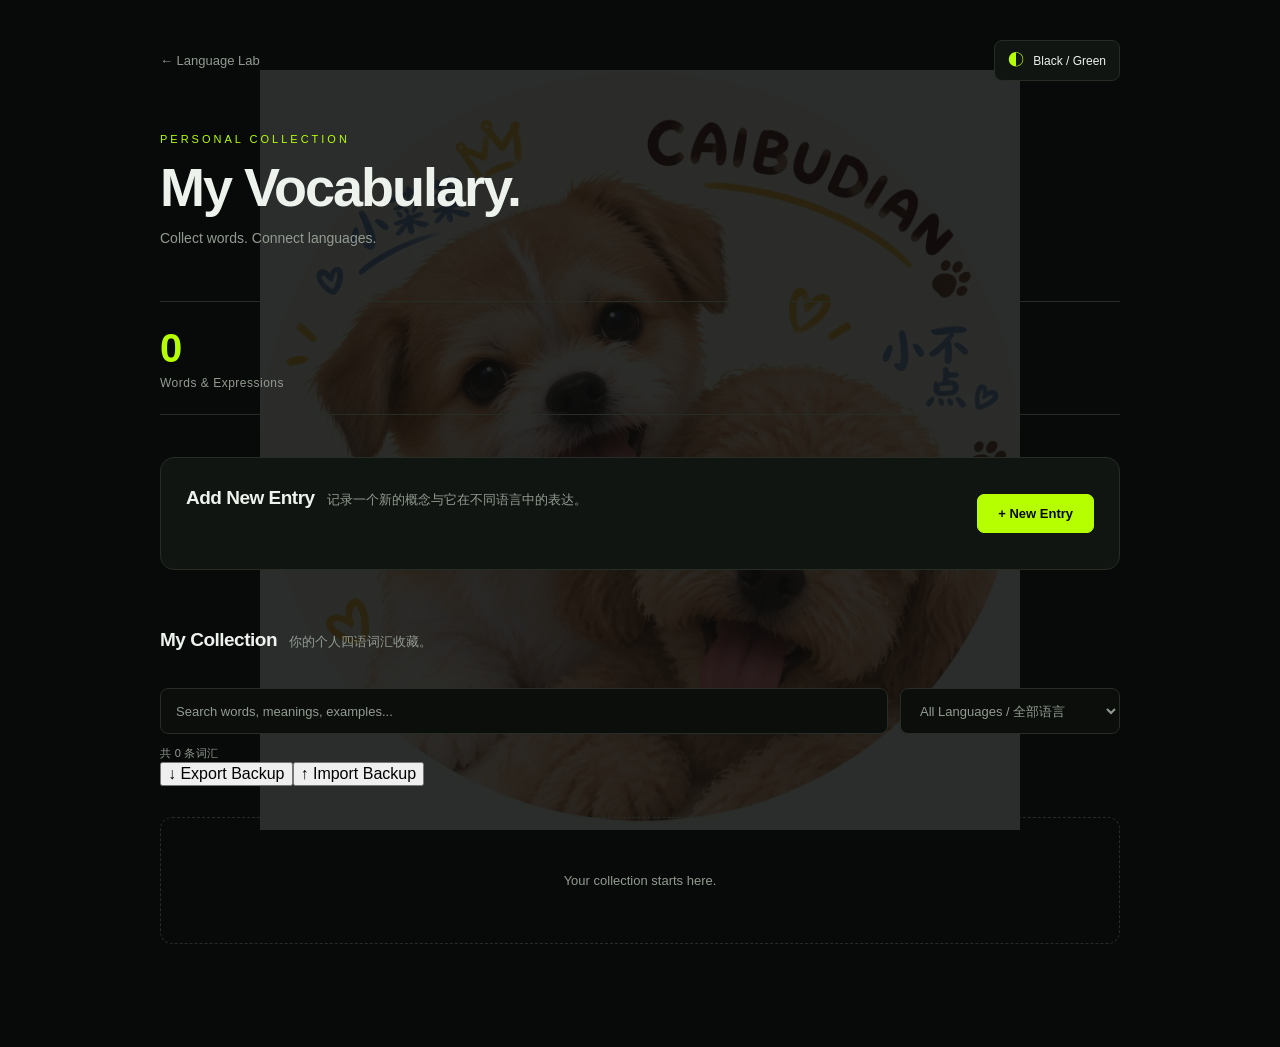
==== commit fd686683: "ccc" ====
--- a/vocabulary.html
+++ b/vocabulary.html
@@ -7,6 +7,7 @@
   <!-- 页面基础设置 -->
   <meta charset="UTF-8">
   <meta name="viewport" content="width=device-width, initial-scale=1.0">
+  <link rel="icon" type="image/png" href="CAIBUDIAN.jpeg">
 
   <title>Vocabulary · Language Lab</title>
 
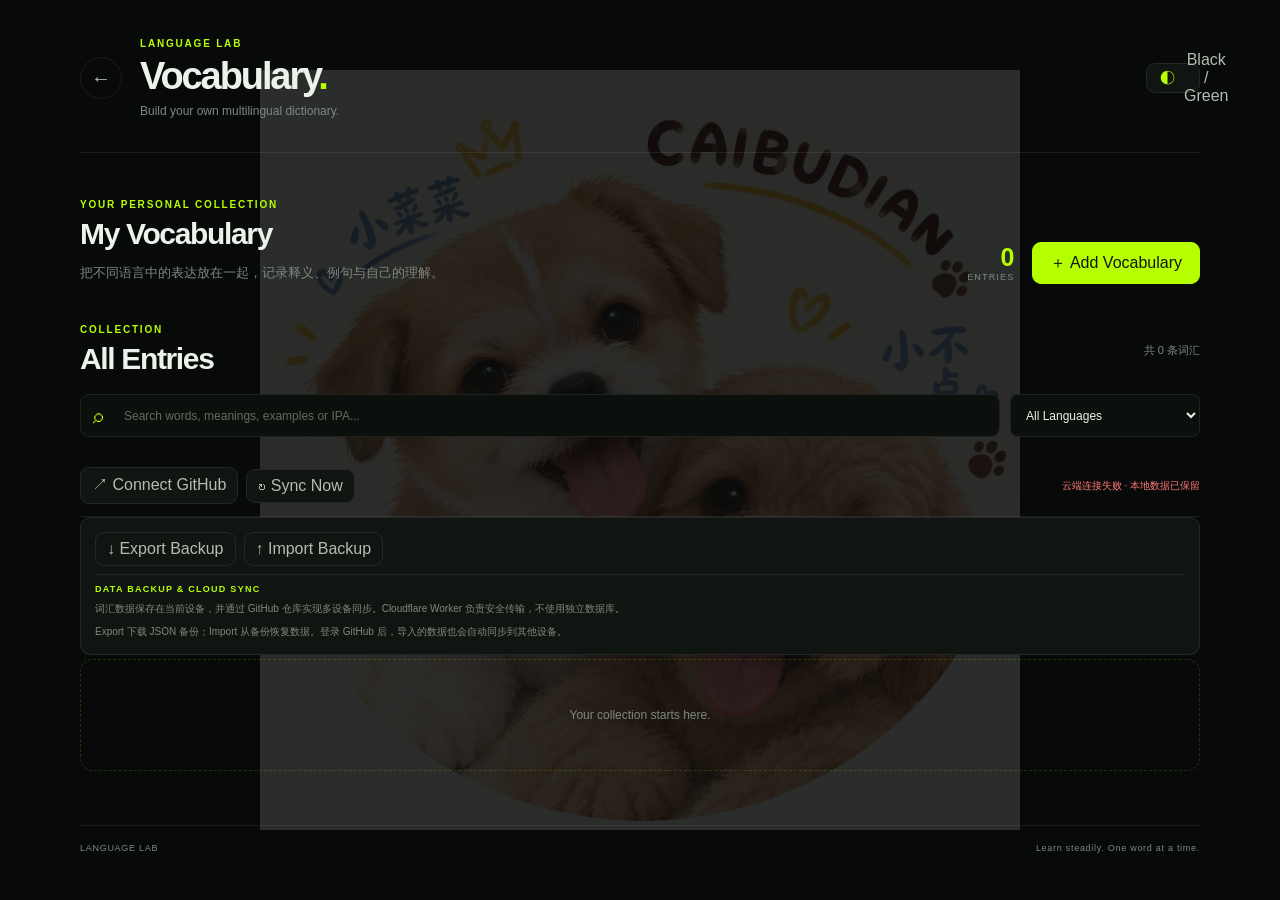
==== commit 9610ea44: "00" ====
--- a/vocabulary.html
+++ b/vocabulary.html
@@ -1,312 +1,223 @@
-
 <!DOCTYPE html>
-<!-- Language Lab 个人四语词汇库 -->
-
 <html lang="zh-CN">
 <head>
-  <!-- 页面基础设置 -->
+  <!-- Language Lab 词汇库页面：四语词条、例句、个人备注与可选 IPA 音标 -->
   <meta charset="UTF-8">
   <meta name="viewport" content="width=device-width, initial-scale=1.0">
-  <link rel="icon" type="image/png" href="CAIBUDIAN.jpeg">
-
+  <meta name="theme-color" content="#080a09">
+  <meta name="description" content="Language Lab 多语言词汇管理与学习工具">
   <title>Vocabulary · Language Lab</title>
 
-  <!-- 引入网站全局样式与词汇库专属样式 -->
+  <!-- 全站基础样式与词汇库专属样式 -->
   <link rel="stylesheet" href="style.css">
   <link rel="stylesheet" href="vocabulary.css">
 </head>
-
-<body>
-
-  <!-- 词汇库主容器 -->
-  <main class="vocabulary-page">
+<body class="vocabulary-page">
+  <!-- 页面主容器 -->
+  <div class="vocabulary-shell">
 
     <!-- 页面顶部 -->
     <header class="vocabulary-header">
-
-      <div class="vocabulary-topbar">
-        <a href="index.html" class="back-link">← Language Lab</a>
-
-        <!-- 词汇本独立主题切换 -->
-        <button
-          type="button"
-          class="vocabulary-theme-toggle"
-          id="vocabularyThemeToggle"
-          aria-label="切换词汇本主题"
-          aria-pressed="false"
-        >
-          <span id="vocabularyThemeIcon">◐</span>
-          <span id="vocabularyThemeText">Black / Green</span>
-        </button>
+      <div class="header-brand">
+        <a class="back-link" href="index.html" aria-label="返回 Language Lab 首页">←</a>
+        <div>
+          <p class="eyebrow">LANGUAGE LAB</p>
+          <h1>Vocabulary<span>.</span></h1>
+          <p class="header-subtitle">Build your own multilingual dictionary.</p>
+        </div>
       </div>
 
-      <div class="vocabulary-heading">
-        <p class="section-label">PERSONAL COLLECTION</p>
-        <h1>My Vocabulary.</h1>
-        <p>Collect words. Connect languages.</p>
-      </div>
+      <button id="vocabularyThemeToggle" class="theme-toggle" type="button" aria-label="切换页面主题">
+        <span id="vocabularyThemeIcon" aria-hidden="true">☼</span>
+        <span id="vocabularyThemeText">Light Mode</span>
+      </button>
     </header>
 
-    <!-- 词汇统计 -->
-    <section class="vocabulary-overview">
-      <div>
-        <span class="overview-number" id="total-count">0</span>
-        <span class="overview-label">Words & Expressions</span>
-      </div>
-    </section>
-
-    <!-- 新增词汇入口 -->
-    <section class="vocabulary-add">
-      <div class="section-heading">
-        <h2>Add New Entry</h2>
-        <p>记录一个新的概念与它在不同语言中的表达。</p>
-      </div>
-
-      <button id="add-entry-button" type="button">
-        + New Entry
-      </button>
-    </section>
-
-    <!-- 新词录入面板：默认隐藏，由 JavaScript 控制展开 -->
-        
-    <!-- 新词录入面板：默认隐藏，由 JavaScript 控制展开 -->
-    <section id="entry-form-panel" class="entry-form-panel" hidden>
-
-      <div class="section-heading">
-        <h2>New Vocabulary</h2>
-        <p>填写一个概念，以及它在不同语言中的表达。</p>
-      </div>
-
-      <form id="vocabulary-form">
-
-        <!-- 01. 基本信息：默认展开 -->
-        <details class="form-accordion" open>
-          <summary>
-            <span class="accordion-number">01</span>
-            <span class="accordion-title">Basic Information</span>
-            <span class="accordion-description">基本信息</span>
-          </summary>
-
-          <div class="accordion-content">
-
-            <div class="form-group">
-              <label for="concept">Concept / 概念名称 *</label>
-              <input
-                type="text"
-                id="concept"
-                name="concept"
-                placeholder="例如：Knowledge"
-                required
-              >
-            </div>
-
-            <div class="form-group">
-              <label for="chinese-meaning">中文 / Chinese</label>
-              <textarea
-                id="chinese-meaning"
-                name="chinese"
-                rows="2"
-                placeholder="填写中文释义，可以包含多个意思。"
-              ></textarea>
-            </div>
-
-          </div>
-        </details>
-
-        <!-- 02. 对应表达：默认折叠 -->
-        <details class="form-accordion">
-          <summary>
-            <span class="accordion-number">02</span>
-            <span class="accordion-title">Expressions</span>
-            <span class="accordion-description">对应表达 · EN / FR / RU</span>
-          </summary>
-
-          <div class="accordion-content">
-
-            <p class="accordion-hint">
-              同一种语言可以记录多个词语或短语。
-            </p>
-
-            <!-- 英语表达 -->
-            <div class="form-group">
-              <label for="english-words">English / 英语</label>
-              <div id="english-words" class="dynamic-fields">
-                <input type="text" name="english" placeholder="English expression">
-              </div>
-              <button type="button" class="add-field-button" data-target="english-words">
-                + Add another
-              </button>
-            </div>
-
-            <!-- 法语表达 -->
-            <div class="form-group">
-              <label for="french-words">Français / 法语</label>
-              <div id="french-words" class="dynamic-fields">
-                <input type="text" name="french" placeholder="Expression française">
-              </div>
-              <button type="button" class="add-field-button" data-target="french-words">
-                + Add another
-              </button>
-            </div>
-
-            <!-- 俄语表达 -->
-            <div class="form-group">
-              <label for="russian-words">Русский / 俄语</label>
-              <div id="russian-words" class="dynamic-fields">
-                <input type="text" name="russian" placeholder="Русское выражение">
-              </div>
-              <button type="button" class="add-field-button" data-target="russian-words">
-                + Add another
-              </button>
-            </div>
-
-          </div>
-        </details>
-
-        <!-- 03. 例句：默认折叠 -->
-        <details class="form-accordion">
-          <summary>
-            <span class="accordion-number">03</span>
-            <span class="accordion-title">Examples</span>
-            <span class="accordion-description">例句与中文对照</span>
-          </summary>
-
-          <div class="accordion-content">
-
-            <p class="accordion-hint">
-              可以为每种语言分别添加多条例句。
-            </p>
-
-            <!-- 英语例句 -->
-            <div class="form-group example-group">
-              <label>English Examples / 英语例句</label>
-              <div id="english-examples" class="dynamic-fields">
-                <div class="example-item">
-                  <textarea name="english-example" rows="2" placeholder="Write an English example..."></textarea>
-                  <input type="text" name="english-example-translation" placeholder="中文对照（可选）">
-                </div>
-              </div>
-              <button type="button" class="add-field-button" data-target="english-examples" data-type="example">
-                + Add example
-              </button>
-            </div>
-
-            <!-- 法语例句 -->
-            <div class="form-group example-group">
-              <label>Français Examples / 法语例句</label>
-              <div id="french-examples" class="dynamic-fields">
-                <div class="example-item">
-                  <textarea name="french-example" rows="2" placeholder="Écrivez un exemple en français..."></textarea>
-                  <input type="text" name="french-example-translation" placeholder="中文对照（可选）">
-                </div>
-              </div>
-              <button type="button" class="add-field-button" data-target="french-examples" data-type="example">
-                + Add example
-              </button>
-            </div>
-
-            <!-- 俄语例句 -->
-            <div class="form-group example-group">
-              <label>Русский Examples / 俄语例句</label>
-              <div id="russian-examples" class="dynamic-fields">
-                <div class="example-item">
-                  <textarea name="russian-example" rows="2" placeholder="Напишите пример на русском..."></textarea>
-                  <input type="text" name="russian-example-translation" placeholder="中文对照（可选）">
-                </div>
-              </div>
-              <button type="button" class="add-field-button" data-target="russian-examples" data-type="example">
-                + Add example
-              </button>
-            </div>
-
-          </div>
-        </details>
-
-        <!-- 04. 个人笔记：默认折叠 -->
-        <details class="form-accordion">
-          <summary>
-            <span class="accordion-number">04</span>
-            <span class="accordion-title">Personal Notes</span>
-            <span class="accordion-description">我的笔记</span>
-          </summary>
-
-          <div class="accordion-content">
-
-            <div class="form-group">
-              <label for="personal-notes">Personal Notes</label>
-              <textarea
-                id="personal-notes"
-                name="notes"
-                rows="4"
-                placeholder="记录自己的理解、语法区别、使用场景或联想……"
-              ></textarea>
-            </div>
-
-          </div>
-        </details>
-
-        <!-- 表单操作 -->
-        <div class="form-actions">
-          <button type="button" id="cancel-entry-button">
-            Cancel
-          </button>
-
-          <button type="submit" id="save-entry-button">
-            Save Entry
-          </button>
-        </div>
-
-      </form>
-    </section>
-
-
-        <!-- 词汇列表与搜索区域 -->
-    <section class="vocabulary-list-section">
-
-      <div class="section-heading">
-        <h2>My Collection</h2>
-        <p>你的个人四语词汇收藏。</p>
-      </div>
-
-      <!-- 词汇搜索与语言筛选 -->
-      <div class="vocabulary-search">
-
-        <input
-          type="search"
-          id="vocabulary-search-input"
-          placeholder="Search words, meanings, examples..."
-          aria-label="搜索词汇"
-        >
-
-        <select
-          id="vocabulary-search-language"
-          aria-label="选择搜索语言"
-        >
-          <option value="all">All Languages / 全部语言</option>
-          <option value="english">English / 英语</option>
-          <option value="french">Français / 法语</option>
-          <option value="russian">Русский / 俄语</option>
-          <option value="chinese">中文 / Chinese</option>
-        </select>
-
-      </div>
-
-      <!-- 搜索结果数量 -->
-      <p id="vocabulary-search-status" class="vocabulary-search-status"></p>
-
-      <!-- 词汇卡片列表 -->
-      <div id="vocabulary-list">
-        <p class="empty-message">
-          Your collection starts here.
-        </p>
-      </div>
-
-    </section>
-
-  </main>
-
-  <!-- 页面交互逻辑 -->
+    <main>
+
+      <!-- 词汇概览与新增入口 -->
+      <section class="vocabulary-intro">
+        <div>
+          <p class="section-kicker">YOUR PERSONAL COLLECTION</p>
+          <h2>My Vocabulary</h2>
+          <p class="intro-description">把不同语言中的表达放在一起，记录释义、例句与自己的理解。</p>
+        </div>
+
+        <div class="intro-actions">
+          <div class="total-counter">
+            <strong id="total-count">0</strong>
+            <span>ENTRIES</span>
+          </div>
+          <button id="add-entry-button" class="primary-button" type="button">＋ Add Vocabulary</button>
+        </div>
+      </section>
+
+      <!-- 新增与编辑词条表单 -->
+      <section id="entry-form-panel" class="entry-form-panel" hidden>
+        <div class="panel-heading">
+          <div>
+            <p class="section-kicker">VOCABULARY EDITOR</p>
+            <h2>Add / Edit Entry</h2>
+          </div>
+          <span class="optional-label">IPA is optional</span>
+        </div>
+
+        <form id="vocabulary-form">
+
+          <!-- 基础信息 -->
+          <div class="form-section">
+            <h3 class="form-section-title">01 · Basic Information</h3>
+
+            <div class="form-field">
+              <label for="concept">Concept / 概念名称 <span>*</span></label>
+              <input id="concept" name="concept" type="text" placeholder="例如：Fruit、Travel、Emotion" required>
+            </div>
+
+            <div class="form-field">
+              <label for="chinese-meaning">中文释义</label>
+              <input id="chinese-meaning" name="chinese" type="text" placeholder="填写这个概念对应的中文意思">
+            </div>
+          </div>
+
+          <!-- 三种语言的表达与可选音标 -->
+          <div class="form-section">
+            <h3 class="form-section-title">02 · Expressions & IPA</h3>
+            <p class="form-help">每种语言可以添加多个表达。IPA 音标为选填项，点击下方折叠栏后再填写即可。</p>
+
+            <div class="language-form-grid">
+
+              <section class="language-form-column">
+                <h4><span class="language-code">EN</span> English</h4>
+                <div id="english-words" class="expression-container">
+                  <div class="dynamic-item">
+                    <input class="expression-input" name="english" type="text" placeholder="Add an expression">
+                  </div>
+                </div>
+                <button class="add-field-button" type="button" data-type="expression" data-target="english-words">＋ Add expression</button>
+              </section>
+
+              <section class="language-form-column">
+                <h4><span class="language-code">FR</span> Français</h4>
+                <div id="french-words" class="expression-container">
+                  <div class="dynamic-item">
+                    <input class="expression-input" name="french" type="text" placeholder="Ajouter une expression">
+                  </div>
+                </div>
+                <button class="add-field-button" type="button" data-type="expression" data-target="french-words">＋ Add expression</button>
+              </section>
+
+              <section class="language-form-column">
+                <h4><span class="language-code">RU</span> Русский</h4>
+                <div id="russian-words" class="expression-container">
+                  <div class="dynamic-item">
+                    <input class="expression-input" name="russian" type="text" placeholder="Добавить выражение">
+                  </div>
+                </div>
+                <button class="add-field-button" type="button" data-type="expression" data-target="russian-words">＋ Add expression</button>
+              </section>
+
+            </div>
+          </div>
+
+          <!-- 三种语言的例句 -->
+          <div class="form-section">
+            <h3 class="form-section-title">03 · Examples</h3>
+            <p class="form-help">可以记录真实语境中的例句，并添加中文对照。</p>
+
+            <div class="examples-form-grid">
+
+              <section class="example-form-column">
+                <h4>English Examples</h4>
+                <div id="english-examples" class="example-container">
+                  <div class="example-item">
+                    <textarea name="english-example" rows="2" placeholder="Write an English example..."></textarea>
+                    <input name="english-translation" type="text" placeholder="中文对照（可选）">
+                  </div>
+                </div>
+                <button class="add-field-button" type="button" data-type="example" data-target="english-examples">＋ Add example</button>
+              </section>
+
+              <section class="example-form-column">
+                <h4>Français · Exemples</h4>
+                <div id="french-examples" class="example-container">
+                  <div class="example-item">
+                    <textarea name="french-example" rows="2" placeholder="Écrivez un exemple..."></textarea>
+                    <input name="french-translation" type="text" placeholder="中文对照（可选）">
+                  </div>
+                </div>
+                <button class="add-field-button" type="button" data-type="example" data-target="french-examples">＋ Add example</button>
+              </section>
+
+              <section class="example-form-column">
+                <h4>Русский · Примеры</h4>
+                <div id="russian-examples" class="example-container">
+                  <div class="example-item">
+                    <textarea name="russian-example" rows="2" placeholder="Напишите пример..."></textarea>
+                    <input name="russian-translation" type="text" placeholder="中文对照（可选）">
+                  </div>
+                </div>
+                <button class="add-field-button" type="button" data-type="example" data-target="russian-examples">＋ Add example</button>
+              </section>
+
+            </div>
+          </div>
+
+          <!-- 个人备注 -->
+          <div class="form-section">
+            <h3 class="form-section-title">04 · Personal Notes</h3>
+            <div class="form-field">
+              <label for="personal-notes">My Notes / 个人备注</label>
+              <textarea id="personal-notes" name="notes" rows="4" placeholder="记录记忆方法、使用场景、语法差异或自己的理解……"></textarea>
+            </div>
+          </div>
+
+          <!-- 表单操作 -->
+          <div class="form-actions">
+            <button id="cancel-entry-button" class="secondary-button" type="button">Cancel</button>
+            <button class="primary-button" type="submit">Save Vocabulary</button>
+          </div>
+
+        </form>
+      </section>
+
+      <!-- 搜索与筛选 -->
+      <section class="vocabulary-library-section">
+        <div class="library-heading">
+          <div>
+            <p class="section-kicker">COLLECTION</p>
+            <h2>All Entries</h2>
+          </div>
+          <span id="vocabulary-search-status" class="search-status">共 0 条词汇</span>
+        </div>
+
+        <div class="search-toolbar">
+          <label class="search-input-wrap" for="vocabulary-search-input">
+            <span aria-hidden="true">⌕</span>
+            <input id="vocabulary-search-input" type="search" placeholder="Search words, meanings, examples or IPA..." autocomplete="off">
+          </label>
+
+          <select id="vocabulary-search-language" aria-label="按语言筛选">
+            <option value="all">All Languages</option>
+            <option value="english">English</option>
+            <option value="french">Français</option>
+            <option value="russian">Русский</option>
+            <option value="chinese">中文</option>
+          </select>
+        </div>
+
+        <!-- JS 会在这里自动插入云同步、备份工具栏与词条卡片 -->
+        <div id="vocabulary-list" class="vocabulary-list"></div>
+      </section>
+
+    </main>
+
+    <footer class="vocabulary-footer">
+      <span>LANGUAGE LAB</span>
+      <span>Learn steadily. One word at a time.</span>
+    </footer>
+  </div>
+
+  <!-- 页面逻辑：本地保存、云同步、词条管理与 IPA 音标 -->
   <script src="vocabulary.js"></script>
-
 </body>
-</html>
+</html>
--- a/vocabulary.css
+++ b/vocabulary.css
@@ -1,828 +1,934 @@
-
-/* ==================================================
+/* =========================================================
    Language Lab · Vocabulary
-   Black × Neon Green / Light
-   词汇库独立双主题样式
-   ================================================== */
-
-/* ---------- 01. 主题颜色 ---------- */
-
-/* 默认：黑色与荧光绿 */
-.vocabulary-page {
+   词汇库完整页面样式：黑色 × 荧光绿 / 浅色双主题
+   依赖 style.css 的全站基础样式，但本文件包含页面主体样式
+   ========================================================= */
+
+/* ---------- 01. 主题变量 ---------- */
+body.vocabulary-page {
+  --page-bg: #080a09;
+  --surface: #111512;
+  --surface-soft: #151a16;
+  --surface-hover: #1a211b;
+  --text-main: #edf2eb;
+  --text-secondary: #b3bdb2;
+  --text-muted: #7e897e;
+  --border: rgba(190, 255, 0, 0.16);
+  --border-soft: rgba(255, 255, 255, 0.08);
+  --input-bg: #0c100d;
   --neon: #b6ff00;
-  --neon-soft: rgba(182, 255, 0, 0.10);
-  --page-bg: #080a09;
-  --card-bg: #111512;
-  --card-hover: #171d17;
-  --border: #252d25;
-  --text-main: #edf2ed;
-  --text-muted: #929b91;
-  --input-bg: #0b0e0b;
-  --button-text: #080a09;
-
-  width: min(100% - 40px, 960px);
+  --neon-soft: rgba(182, 255, 0, 0.09);
+  --danger: #ff7777;
+  --shadow: 0 18px 50px rgba(0, 0, 0, 0.22);
+  margin: 0;
+  min-height: 100vh;
+  background: var(--page-bg);
+  color: var(--text-main);
+  font-family: Inter, -apple-system, BlinkMacSystemFont, "Segoe UI", "Noto Sans SC", sans-serif;
+  transition: background 0.25s ease, color 0.25s ease;
+}
+
+body.vocabulary-page.vocabulary-light {
+  --page-bg: #f5f7f3;
+  --surface: #ffffff;
+  --surface-soft: #f8faf6;
+  --surface-hover: #eff4e9;
+  --text-main: #20271e;
+  --text-secondary: #53604f;
+  --text-muted: #879184;
+  --border: rgba(103, 145, 25, 0.24);
+  --border-soft: rgba(35, 50, 28, 0.10);
+  --input-bg: #ffffff;
+  --neon: #78b900;
+  --neon-soft: rgba(120, 185, 0, 0.09);
+  --danger: #d94b4b;
+  --shadow: 0 16px 42px rgba(33, 48, 24, 0.07);
+}
+
+body.vocabulary-page *,
+body.vocabulary-page *::before,
+body.vocabulary-page *::after {
+  box-sizing: border-box;
+}
+
+body.vocabulary-page button,
+body.vocabulary-page input,
+body.vocabulary-page textarea,
+body.vocabulary-page select {
+  font: inherit;
+}
+
+body.vocabulary-page button {
+  cursor: pointer;
+}
+
+body.vocabulary-page [hidden] {
+  display: none !important;
+}
+
+/* ---------- 02. 页面框架与页眉 ---------- */
+.vocabulary-shell {
+  width: min(1120px, calc(100% - 40px));
   margin: 0 auto;
-  padding: 40px 0 90px;
-  color: var(--text-main);
-}
-
-/* 普通浅色模式 */
-body.vocabulary-light .vocabulary-page {
-  --neon: #202820;
-  --neon-soft: rgba(30, 50, 30, 0.07);
-  --page-bg: #f7f8f6;
-  --card-bg: #ffffff;
-  --card-hover: #fbfcfa;
-  --border: #e5e8e3;
-  --text-main: #202520;
-  --text-muted: #858d83;
-  --input-bg: #f7f8f6;
-  --button-text: #ffffff;
-}
-
-/* 页面背景跟随词汇本主题 */
-body {
-  background: var(--page-bg, #080a09);
-  color: var(--text-main, #edf2ed);
-  transition: background 0.25s ease, color 0.25s ease;
-}
-
-body.vocabulary-light {
-  background: #f7f8f6;
-}
-
-/* ---------- 02. 页面顶部 ---------- */
-
-.vocabulary-header {
-  margin-bottom: 55px;
-}
-
-.vocabulary-topbar {
+  padding: 38px 0 28px;
+}
+
+.vocabulary-header,
+.header-brand,
+.intro-actions,
+.library-heading,
+.panel-heading,
+.form-actions,
+.entry-header,
+.entry-actions {
   display: flex;
   align-items: center;
   justify-content: space-between;
-  gap: 16px;
-  margin-bottom: 52px;
+  gap: 18px;
+}
+
+.vocabulary-header {
+  padding-bottom: 34px;
+  border-bottom: 1px solid var(--border-soft);
+}
+
+.header-brand {
+  justify-content: flex-start;
 }
 
 .back-link {
-  color: var(--text-muted);
-  font-size: 13px;
+  display: grid;
+  place-items: center;
+  width: 42px;
+  height: 42px;
+  flex: 0 0 42px;
+  border: 1px solid var(--border-soft);
+  border-radius: 50%;
+  color: var(--text-secondary);
   text-decoration: none;
-  transition: color 0.2s ease;
+  font-size: 20px;
+  transition: border-color 0.2s ease, color 0.2s ease, background 0.2s ease;
 }
 
 .back-link:hover {
   color: var(--neon);
-}
-
-/* 主题切换按钮 */
-.vocabulary-theme-toggle {
+  border-color: var(--border);
+  background: var(--neon-soft);
+}
+
+.eyebrow,
+.section-kicker {
+  margin: 0 0 7px;
+  color: var(--neon);
+  font-size: 10px;
+  font-weight: 750;
+  letter-spacing: 0.18em;
+}
+
+.vocabulary-header h1 {
+  margin: 0;
+  color: var(--text-main);
+  font-size: clamp(27px, 4vw, 38px);
+  line-height: 1.08;
+  letter-spacing: -0.055em;
+}
+
+.vocabulary-header h1 span {
+  color: var(--neon);
+}
+
+.header-subtitle {
+  margin: 7px 0 0;
+  color: var(--text-muted);
+  font-size: 12px;
+}
+
+.theme-toggle,
+.secondary-button,
+.backup-button,
+.delete-entry-button,
+.add-field-button {
+  border: 1px solid var(--border-soft);
+  border-radius: 9px;
+  background: var(--surface);
+  color: var(--text-secondary);
+  transition: 0.2s ease;
+}
+
+.theme-toggle {
   display: inline-flex;
   align-items: center;
   gap: 9px;
-  padding: 9px 13px;
+  padding: 10px 13px;
+  font-size: 11px;
+}
+
+.theme-toggle:hover,
+.secondary-button:hover,
+.backup-button:hover,
+.add-field-button:hover {
+  color: var(--neon);
+  border-color: var(--border);
+  background: var(--surface-hover);
+}
+
+#vocabularyThemeIcon {
+  color: var(--neon);
+  font-size: 15px;
+}
+
+/* ---------- 03. 页面标题与新增入口 ---------- */
+.vocabulary-intro {
+  display: flex;
+  align-items: flex-end;
+  justify-content: space-between;
+  gap: 28px;
+  padding: 46px 0 35px;
+}
+
+.vocabulary-intro h2,
+.library-heading h2,
+.panel-heading h2 {
+  margin: 0;
+  color: var(--text-main);
+  font-size: clamp(23px, 3vw, 30px);
+  font-weight: 650;
+  letter-spacing: -0.045em;
+}
+
+.intro-description {
+  max-width: 560px;
+  margin: 10px 0 0;
+  color: var(--text-muted);
+  font-size: 13px;
+  line-height: 1.8;
+}
+
+.intro-actions {
+  justify-content: flex-end;
+  flex-wrap: wrap;
+}
+
+.total-counter {
+  display: flex;
+  flex-direction: column;
+  align-items: flex-end;
+  gap: 2px;
+  min-width: 62px;
+}
+
+.total-counter strong {
+  color: var(--neon);
+  font-size: 25px;
+  font-weight: 650;
+  line-height: 1;
+  font-variant-numeric: tabular-nums;
+}
+
+.total-counter span {
+  color: var(--text-muted);
+  font-size: 9px;
+  letter-spacing: 0.13em;
+}
+
+.primary-button {
+  min-height: 42px;
+  padding: 0 17px;
+  border: 1px solid var(--neon);
+  border-radius: 9px;
+  background: var(--neon);
+  color: #11170a;
+  font-size: 12px;
+  font-weight: 750;
+  transition: transform 0.2s ease, filter 0.2s ease;
+}
+
+.primary-button:hover {
+  filter: brightness(1.07);
+  transform: translateY(-1px);
+}
+
+/* ---------- 04. 表单面板 ---------- */
+.entry-form-panel {
+  margin: 0 0 48px;
+  padding: clamp(20px, 4vw, 34px);
   border: 1px solid var(--border);
+  border-radius: 16px;
+  background: var(--surface);
+  box-shadow: var(--shadow);
+  scroll-margin-top: 24px;
+}
+
+.panel-heading {
+  margin-bottom: 27px;
+  padding-bottom: 19px;
+  border-bottom: 1px solid var(--border-soft);
+}
+
+.optional-label {
+  padding: 7px 10px;
+  border: 1px solid var(--border);
+  border-radius: 999px;
+  color: var(--neon);
+  background: var(--neon-soft);
+  font-size: 10px;
+  white-space: nowrap;
+}
+
+.form-section {
+  padding: 22px 0;
+  border-bottom: 1px solid var(--border-soft);
+}
+
+.form-section:first-of-type {
+  padding-top: 0;
+}
+
+.form-section:last-of-type {
+  border-bottom: 0;
+}
+
+.form-section-title {
+  margin: 0 0 17px;
+  color: var(--text-main);
+  font-size: 13px;
+  font-weight: 700;
+  letter-spacing: 0.02em;
+}
+
+.form-section-title::first-letter {
+  color: var(--neon);
+}
+
+.form-help {
+  margin: -8px 0 18px;
+  color: var(--text-muted);
+  font-size: 11px;
+  line-height: 1.7;
+}
+
+.form-field {
+  display: flex;
+  flex-direction: column;
+  gap: 8px;
+  margin-bottom: 16px;
+}
+
+.form-field:last-child {
+  margin-bottom: 0;
+}
+
+.form-field label {
+  color: var(--text-secondary);
+  font-size: 11px;
+  font-weight: 600;
+}
+
+.form-field label span {
+  color: var(--neon);
+}
+
+body.vocabulary-page input,
+body.vocabulary-page textarea,
+body.vocabulary-page select {
+  width: 100%;
+  min-width: 0;
+  border: 1px solid var(--border-soft);
   border-radius: 8px;
-  background: var(--card-bg);
+  outline: none;
+  background: var(--input-bg);
   color: var(--text-main);
   font-size: 12px;
+  transition: border-color 0.2s ease, box-shadow 0.2s ease;
+}
+
+body.vocabulary-page input,
+body.vocabulary-page select {
+  min-height: 41px;
+  padding: 9px 11px;
+}
+
+body.vocabulary-page textarea {
+  min-height: 76px;
+  padding: 10px 11px;
+  resize: vertical;
+  line-height: 1.65;
+}
+
+body.vocabulary-page input::placeholder,
+body.vocabulary-page textarea::placeholder {
+  color: var(--text-muted);
+  opacity: 0.75;
+}
+
+body.vocabulary-page input:focus,
+body.vocabulary-page textarea:focus,
+body.vocabulary-page select:focus {
+  border-color: var(--neon);
+  box-shadow: 0 0 0 3px var(--neon-soft);
+}
+
+/* ---------- 05. 三语表达与例句录入 ---------- */
+.language-form-grid,
+.examples-form-grid {
+  display: grid;
+  grid-template-columns: repeat(3, minmax(0, 1fr));
+  gap: 15px;
+}
+
+.language-form-column,
+.example-form-column {
+  min-width: 0;
+  padding: 15px;
+  border: 1px solid var(--border-soft);
+  border-radius: 11px;
+  background: var(--surface-soft);
+}
+
+.language-form-column h4,
+.example-form-column h4 {
+  display: flex;
+  align-items: center;
+  gap: 8px;
+  margin: 0 0 13px;
+  color: var(--text-main);
+  font-size: 12px;
+  font-weight: 700;
+}
+
+.language-code {
+  display: inline-grid;
+  place-items: center;
+  width: 25px;
+  height: 22px;
+  border-radius: 6px;
+  background: var(--neon-soft);
+  color: var(--neon);
+  font-size: 9px;
+  letter-spacing: 0.04em;
+}
+
+.expression-container,
+.example-container {
+  display: flex;
+  flex-direction: column;
+  gap: 10px;
+  min-width: 0;
+}
+
+.dynamic-item {
+  display: flex;
+  flex-direction: column;
+  align-items: stretch;
+  gap: 8px;
+  min-width: 0;
+}
+
+.dynamic-item .expression-input {
+  width: 100%;
+}
+
+.example-item {
+  display: flex;
+  flex-direction: column;
+  gap: 7px;
+  min-width: 0;
+}
+
+.example-item textarea {
+  min-height: 67px;
+}
+
+.add-field-button {
+  margin-top: 11px;
+  padding: 7px 10px;
+  font-size: 10px;
+}
+
+.remove-field-button {
+  align-self: flex-end;
+  padding: 3px 7px;
+  border: 0;
+  border-radius: 5px;
+  background: transparent;
+  color: var(--text-muted);
+  font-size: 10px;
+}
+
+.remove-field-button:hover {
+  color: var(--danger);
+  background: rgba(255, 90, 90, 0.08);
+}
+
+.form-actions {
+  justify-content: flex-end;
+  padding-top: 23px;
+}
+
+.secondary-button {
+  min-height: 42px;
+  padding: 0 17px;
+  font-size: 12px;
+}
+
+/* ---------- 06. 可选 IPA 音标录入 ---------- */
+.ipa-field {
+  width: 100%;
+  box-sizing: border-box;
+  padding: 0 11px;
+  border: 1px solid var(--border-soft);
+  border-radius: 8px;
+  background: var(--input-bg);
+}
+
+.ipa-field summary {
+  padding: 9px 0;
+  color: var(--text-muted);
+  font-size: 10px;
   cursor: pointer;
-  transition: all 0.2s ease;
-}
-
-.vocabulary-theme-toggle:hover {
+  list-style: none;
+  user-select: none;
+  transition: color 0.2s ease;
+}
+
+.ipa-field summary::-webkit-details-marker {
+  display: none;
+}
+
+.ipa-field summary::before {
+  content: "+";
+  display: inline-block;
+  width: 18px;
+  color: var(--neon);
+  font-size: 13px;
+}
+
+.ipa-field[open] summary::before {
+  content: "−";
+}
+
+.ipa-field summary:hover,
+.ipa-field[open] summary {
+  color: var(--neon);
+}
+
+.ipa-field .ipa-input {
+  margin: 0 0 10px;
+  min-height: 38px;
+  padding: 8px 10px;
+  font-size: 11px;
+}
+
+.ipa-field summary:focus-visible {
+  outline: 2px solid var(--neon);
+  outline-offset: 3px;
+  border-radius: 3px;
+}
+
+/* ---------- 07. 搜索与词条列表 ---------- */
+.vocabulary-library-section {
+  padding-top: 5px;
+}
+
+.library-heading {
+  margin-bottom: 18px;
+}
+
+.search-status {
+  color: var(--text-muted);
+  font-size: 11px;
+  white-space: nowrap;
+}
+
+.search-toolbar {
+  display: grid;
+  grid-template-columns: minmax(0, 1fr) 190px;
+  gap: 10px;
+  margin-bottom: 18px;
+}
+
+.search-input-wrap {
+  display: flex;
+  align-items: center;
+  gap: 10px;
+  min-width: 0;
+  padding-left: 12px;
+  border: 1px solid var(--border-soft);
+  border-radius: 9px;
+  background: var(--input-bg);
+  color: var(--neon);
+}
+
+.search-input-wrap:focus-within {
   border-color: var(--neon);
-  color: var(--neon);
-}
-
-#vocabularyThemeIcon {
-  color: var(--neon);
-  font-size: 16px;
-}
-
-.vocabulary-heading .section-label {
-  color: var(--neon);
-  font-size: 11px;
-  letter-spacing: 3px;
-}
-
-.vocabulary-heading h1 {
+  box-shadow: 0 0 0 3px var(--neon-soft);
+}
+
+.search-input-wrap > span {
+  font-size: 20px;
+}
+
+.search-input-wrap input {
+  border: 0 !important;
+  box-shadow: none !important;
+  background: transparent !important;
+}
+
+.search-toolbar select {
+  cursor: pointer;
+}
+
+.vocabulary-list {
+  display: flex;
+  flex-direction: column;
+  gap: 14px;
+}
+
+.empty-message {
   margin: 0;
-  color: var(--text-main);
-  font-size: clamp(38px, 6vw, 54px);
-  font-weight: 650;
-  letter-spacing: -2px;
-}
-
-.vocabulary-heading > p:last-child {
-  margin-top: 12px;
-  color: var(--text-muted);
-  font-size: 14px;
-}
-
-/* ---------- 03. 通用标题 ---------- */
-
-.section-heading h2 {
+  padding: 48px 20px;
+  border: 1px dashed var(--border);
+  border-radius: 13px;
+  color: var(--text-muted);
+  text-align: center;
+  font-size: 12px;
+}
+
+/* ---------- 08. 云同步与备份工具栏 ---------- */
+.vocabulary-sync-toolbar,
+.vocabulary-backup-actions {
+  display: flex;
+  align-items: center;
+  flex-wrap: wrap;
+  gap: 8px;
+  padding: 12px 0;
+}
+
+.vocabulary-sync-toolbar {
+  border-bottom: 1px solid var(--border-soft);
+}
+
+.vocabulary-backup-actions {
+  align-items: stretch;
+  margin-bottom: 4px;
+  padding: 14px;
+  border: 1px solid var(--border-soft);
+  border-radius: 11px;
+  background: var(--surface);
+}
+
+.backup-button {
+  min-height: 34px;
+  padding: 7px 11px;
+  font-size: 10px;
+  white-space: nowrap;
+}
+
+.vocabulary-sync-status {
+  margin-left: auto;
+  color: var(--text-muted);
+  font-size: 10px;
+}
+
+.vocabulary-sync-status[data-state="success"] {
+  color: var(--neon);
+}
+
+.vocabulary-sync-status[data-state="error"] {
+  color: var(--danger);
+}
+
+.backup-info {
+  flex: 1 1 100%;
+  padding-top: 9px;
+  border-top: 1px solid var(--border-soft);
+}
+
+.backup-info-title {
+  color: var(--neon);
+  font-size: 9px;
+  font-weight: 750;
+  letter-spacing: 0.14em;
+}
+
+.backup-info-description,
+.backup-info-tip {
+  margin: 6px 0 0;
+  color: var(--text-muted);
+  font-size: 10px;
+  line-height: 1.7;
+}
+
+/* ---------- 09. 词条卡片 ---------- */
+.vocabulary-card {
+  padding: 22px;
+  border: 1px solid var(--border-soft);
+  border-radius: 13px;
+  background: var(--surface);
+  box-shadow: 0 7px 24px rgba(0, 0, 0, 0.06);
+  transition: border-color 0.2s ease, transform 0.2s ease, background 0.2s ease;
+}
+
+.vocabulary-card:hover {
+  border-color: var(--border);
+  transform: translateY(-1px);
+}
+
+.entry-header {
+  justify-content: flex-start;
+  gap: 12px;
+  margin-bottom: 18px;
+}
+
+.entry-concept {
   margin: 0;
   color: var(--text-main);
   font-size: 19px;
-  font-weight: 600;
-}
-
-.section-heading p {
-  margin-top: 8px;
-  color: var(--text-muted);
-  font-size: 13px;
-}
-
-/* ---------- 04. 词汇统计 ---------- */
-
-.vocabulary-overview {
-  padding: 24px 0;
-  margin-bottom: 42px;
-  border-top: 1px solid var(--border);
-  border-bottom: 1px solid var(--border);
-}
-
-.vocabulary-overview > div {
-  display: flex;
-  flex-direction: column;
-  gap: 5px;
-}
-
-.overview-number {
-  color: var(--neon);
-  font-size: 40px;
-  font-weight: 650;
-  letter-spacing: -1px;
-}
-
-.overview-label {
-  color: var(--text-muted);
+  font-weight: 700;
+  letter-spacing: -0.025em;
+  overflow-wrap: anywhere;
+}
+
+.entry-date {
+  color: var(--text-muted);
+  font-size: 10px;
+  white-space: nowrap;
+}
+
+.entry-chinese-meaning,
+.entry-notes {
+  margin: 0 0 17px;
+  padding: 12px 14px;
+  border-radius: 9px;
+  background: var(--surface-soft);
+}
+
+.entry-language {
+  margin: 0 0 7px;
+  color: var(--neon);
+  font-size: 9px;
+  font-weight: 750;
+  letter-spacing: 0.12em;
+}
+
+.entry-meaning-content,
+.entry-content {
+  margin: 0;
+  color: var(--text-secondary);
   font-size: 12px;
-  letter-spacing: 0.5px;
-}
-
-/* ---------- 05. 新增词汇区域 ---------- */
-
-.vocabulary-add {
-  display: flex;
-  align-items: center;
-  justify-content: space-between;
-  gap: 20px;
-  padding: 25px;
-  margin-bottom: 55px;
-  background: var(--card-bg);
-  border: 1px solid var(--border);
-  border-radius: 14px;
-}
-
-#add-entry-button,
-#save-entry-button {
-  padding: 11px 20px;
-  border: 1px solid var(--neon);
-  border-radius: 7px;
-  background: var(--neon);
-  color: var(--button-text);
-  font-size: 13px;
-  font-weight: 650;
-  cursor: pointer;
-  transition: all 0.2s ease;
-}
-
-#add-entry-button:hover,
-#save-entry-button:hover {
-  background: transparent;
-  color: var(--neon);
-}
-
-/* ---------- 06. 录入面板 ---------- */
-
-.entry-form-panel {
-  padding: 28px;
-  margin-bottom: 55px;
-  background: var(--card-bg);
-  border: 1px solid var(--border);
-  border-radius: 14px;
-}
-
-.entry-form-panel[hidden] {
-  display: none;
-}
-
-.form-group {
-  margin-top: 26px;
-}
-
-.form-group label,
-.form-divider h3 {
-  display: block;
-  margin-bottom: 12px;
-  color: var(--text-main);
-  font-size: 14px;
-  font-weight: 600;
-}
-
-.form-divider {
-  padding-top: 25px;
-  margin-top: 32px;
-  border-top: 1px solid var(--border);
-}
-
-.form-divider h3 {
-  margin-bottom: 6px;
-}
-
-.form-divider p {
-  margin: 0;
-  color: var(--text-muted);
-  font-size: 12px;
-}
-
-/* 输入框统一跟随主题 */
-.vocabulary-page input,
-.vocabulary-page textarea {
-  box-sizing: border-box;
-  width: 100%;
-  padding: 12px 14px;
-  border: 1px solid var(--border);
-  border-radius: 7px;
-  outline: none;
-  background: var(--input-bg);
-  color: var(--text-main);
-  font: inherit;
-  font-size: 13px;
-  transition: border-color 0.2s ease, background 0.2s ease;
-}
-
-.vocabulary-page input:focus,
-.vocabulary-page textarea:focus {
-  border-color: var(--neon);
-}
-
-.vocabulary-page input::placeholder,
-.vocabulary-page textarea::placeholder {
-  color: var(--text-muted);
-}
-
-.vocabulary-page textarea {
-  resize: vertical;
-}
-
-.dynamic-fields {
-  display: flex;
-  flex-direction: column;
-  gap: 10px;
-}
-
-.dynamic-item,
-.example-item {
-  display: flex;
-  flex-direction: column;
-  gap: 9px;
-}
-
-.add-field-button {
-  margin-top: 10px;
-  padding: 5px 0;
-  border: none;
-  background: transparent;
-  color: var(--neon);
-  font-size: 12px;
-  cursor: pointer;
-}
-
-.add-field-button:hover {
-  text-decoration: underline;
-}
-
-.remove-field-button {
-  align-self: flex-end;
-  padding: 5px 10px;
-  border: 1px solid var(--border);
-  border-radius: 5px;
-  background: transparent;
-  color: var(--text-muted);
-  font-size: 11px;
-  cursor: pointer;
-}
-
-.remove-field-button:hover {
-  border-color: #ff6464;
-  color: #ff7777;
-}
-
-.form-actions {
-  display: flex;
-  justify-content: flex-end;
-  gap: 12px;
-  margin-top: 35px;
-}
-
-#cancel-entry-button {
-  padding: 11px 18px;
-  border: 1px solid var(--border);
-  border-radius: 7px;
-  background: transparent;
-  color: var(--text-muted);
-  cursor: pointer;
-}
-
-#cancel-entry-button:hover {
-  border-color: var(--text-muted);
-  color: var(--text-main);
-}
-
-/* ---------- 07. 词汇列表 ---------- */
-
-.vocabulary-list-section {
-  margin-top: 48px;
-}
-
-#vocabulary-list {
-  display: grid;
-  grid-template-columns: 1fr;
-  gap: 18px;
-  margin-top: 25px;
-}
-
-.empty-message {
-  padding: 55px 20px;
-  border: 1px dashed var(--border);
-  border-radius: 12px;
-  color: var(--text-muted);
-  text-align: center;
-  font-size: 13px;
-}
-
-/* ---------- 08. 词汇卡片 ---------- */
-
-.vocabulary-card {
-  padding: 28px;
-  background: var(--card-bg);
-  border: 1px solid var(--border);
-  border-radius: 13px;
-  transition:
-    border-color 0.25s ease,
-    background 0.25s ease,
-    transform 0.25s ease;
-}
-
-.vocabulary-card:hover {
-  background: var(--card-hover);
-  border-color: var(--neon);
-  transform: translateY(-2px);
-}
-
-/* 卡片顶部：词汇名称与日期 */
-.entry-header {
-  display: flex;
-  align-items: center;
-  justify-content: space-between;
-  gap: 15px;
-  padding-bottom: 20px;
-  border-bottom: 1px solid var(--border);
-}
-
-.entry-concept {
-  margin: 0;
-  color: var(--neon);
-  font-size: 28px;
-  font-weight: 650;
-  letter-spacing: -0.5px;
-}
-
-.entry-date {
-  color: var(--text-muted);
-  font-size: 11px;
-  white-space: nowrap;
-}
-
-/* ---------- 09. 中文释义 ---------- */
-
-.entry-chinese-meaning {
-  padding: 19px 21px;
-  margin-top: 22px;
-  background: var(--neon-soft);
-  border-left: 3px solid var(--neon);
-  border-radius: 0 9px 9px 0;
-}
-
-.entry-chinese-meaning .entry-language {
-  margin-bottom: 8px;
-}
-
-.entry-meaning-content {
-  margin: 0;
-  color: var(--text-main);
-  font-size: 19px;
-  font-weight: 550;
-  line-height: 1.7;
+  line-height: 1.75;
+  white-space: pre-wrap;
   overflow-wrap: anywhere;
 }
-
-/* ---------- 10. 英法俄三语并列 ---------- */
 
 .entry-language-grid {
   display: grid;
   grid-template-columns: repeat(3, minmax(0, 1fr));
-  gap: 0;
-  margin-top: 25px;
-  padding: 21px 0;
-  border-top: 1px solid var(--border);
-  border-bottom: 1px solid var(--border);
-}
-
-/* 每种语言独立占据一栏 */
+  gap: 12px;
+}
+
 .entry-language-column {
   min-width: 0;
-  padding: 0 17px;
-}
-
-.entry-language-column:first-child {
-  padding-left: 0;
-}
-
-.entry-language-column:last-child {
-  padding-right: 0;
-}
-
-/* 语言栏之间的分隔线 */
-.entry-language-column + .entry-language-column {
-  border-left: 1px solid var(--border);
-}
-
-.entry-language {
-  margin: 0 0 10px;
-  color: var(--neon);
-  font-size: 10px;
-  font-weight: 650;
-  letter-spacing: 1.5px;
-  text-transform: uppercase;
-}
-
-.entry-content {
-  margin: 0;
-  color: var(--text-main);
-  font-size: 14px;
-  line-height: 1.8;
-  overflow-wrap: anywhere;
-}
-
-/* ---------- 11. 多语言例句 ---------- */
-
-.entry-examples-group {
-  display: grid;
-  grid-template-columns: 1fr;
-  gap: 19px;
-  margin-top: 24px;
-}
-
-.entry-section {
+  padding: 13px;
+  border: 1px solid var(--border-soft);
+  border-radius: 9px;
+  background: var(--surface-soft);
+}
+
+.entry-expression-list {
+  display: flex;
+  flex-direction: column;
+  gap: 12px;
+}
+
+.entry-expression-item {
   min-width: 0;
 }
 
-.entry-example {
-  padding: 12px 15px;
-  margin-top: 9px;
-  background: var(--input-bg);
-  border: 1px solid var(--border);
-  border-radius: 8px;
-}
-
-.example-text {
+.entry-expression-text {
   margin: 0;
   color: var(--text-main);
   font-size: 13px;
+  line-height: 1.65;
+  overflow-wrap: anywhere;
+}
+
+.entry-expression-ipa {
+  margin: 2px 0 0;
+  color: var(--text-muted);
+  font-size: 10px;
+  line-height: 1.5;
+  font-family: "Segoe UI", "Noto Sans", sans-serif;
+  overflow-wrap: anywhere;
+}
+
+.entry-examples-group {
+  display: grid;
+  grid-template-columns: repeat(3, minmax(0, 1fr));
+  gap: 12px;
+  margin-top: 15px;
+}
+
+.entry-example-section {
+  min-width: 0;
+  padding: 13px;
+  border: 1px solid var(--border-soft);
+  border-radius: 9px;
+}
+
+.entry-example + .entry-example {
+  margin-top: 11px;
+  padding-top: 10px;
+  border-top: 1px solid var(--border-soft);
+}
+
+.example-text {
+  margin: 0;
+  color: var(--text-secondary);
+  font-size: 11px;
   line-height: 1.7;
   overflow-wrap: anywhere;
 }
 
 .example-translation {
-  margin: 6px 0 0;
-  color: var(--text-muted);
-  font-size: 12px;
+  margin: 4px 0 0;
+  color: var(--text-muted);
+  font-size: 10px;
   line-height: 1.6;
   overflow-wrap: anywhere;
 }
 
-/* ---------- 12. 个人备注 ---------- */
-
 .entry-notes {
-  padding: 16px 18px;
-  margin-top: 24px;
-  background: var(--neon-soft);
-  border-left: 2px solid var(--neon);
-  border-radius: 0 7px 7px 0;
-}
-
-/* ---------- 13. 卡片操作 ---------- */
+  margin-top: 15px;
+  margin-bottom: 0;
+}
 
 .entry-actions {
-  display: flex;
   justify-content: flex-end;
+  margin-top: 17px;
+  padding-top: 13px;
+  border-top: 1px solid var(--border-soft);
+}
+
+.delete-entry-button {
+  min-height: 34px;
+  padding: 7px 11px;
+  color: var(--danger);
+  font-size: 10px;
+}
+
+.delete-entry-button:hover {
+  border-color: rgba(255, 100, 100, 0.35);
+  background: rgba(255, 90, 90, 0.08);
+}
+
+/* ---------- 10. 页面底部 ---------- */
+.vocabulary-footer {
+  display: flex;
+  justify-content: space-between;
+  gap: 15px;
+  margin-top: 54px;
   padding-top: 17px;
-  margin-top: 22px;
-  border-top: 1px solid var(--border);
-}
-
-.delete-entry-button {
-  padding: 6px 10px;
-  border: none;
-  background: transparent;
-  color: var(--text-muted);
-  font-size: 11px;
-  cursor: pointer;
-}
-
-.delete-entry-button:hover {
-  color: #ff7777;
-}
-
-/* ---------- 14. 手机适配 ---------- */
+  border-top: 1px solid var(--border-soft);
+  color: var(--text-muted);
+  font-size: 9px;
+  letter-spacing: 0.08em;
+}
+
+/* ---------- 11. 浅色主题微调 ---------- */
+body.vocabulary-light .vocabulary-card {
+  box-shadow: var(--shadow);
+}
+
+body.vocabulary-light .ipa-field {
+  background: #fbfcfa;
+}
+
+body.vocabulary-light .primary-button {
+  color: #ffffff;
+  border-color: #78b900;
+  background: #78b900;
+}
+
+/* ---------- 12. 响应式布局 ---------- */
+@media (max-width: 820px) {
+  .language-form-grid,
+  .examples-form-grid,
+  .entry-language-grid,
+  .entry-examples-group {
+    grid-template-columns: 1fr;
+  }
+
+  .language-form-column,
+  .example-form-column {
+    padding: 13px;
+  }
+}
 
 @media (max-width: 600px) {
-  .vocabulary-page {
-    width: calc(100% - 32px);
-    padding-top: 28px;
+  .vocabulary-shell {
+    width: min(100% - 28px, 1120px);
+    padding-top: 22px;
   }
 
   .vocabulary-header {
-    margin-bottom: 40px;
-  }
-
-  .vocabulary-topbar {
-    margin-bottom: 40px;
-  }
-
-  .vocabulary-add {
+    align-items: flex-start;
+    padding-bottom: 23px;
+  }
+
+  .back-link {
+    width: 36px;
+    height: 36px;
+    flex-basis: 36px;
+  }
+
+  .theme-toggle {
+    gap: 6px;
+    padding: 8px 9px;
+    font-size: 10px;
+  }
+
+  .vocabulary-intro {
     align-items: flex-start;
     flex-direction: column;
-  }
-
-  #add-entry-button {
+    gap: 20px;
+    padding: 34px 0 27px;
+  }
+
+  .intro-actions {
     width: 100%;
-  }
-
-  .entry-form-panel,
+    justify-content: space-between;
+  }
+
+  .total-counter {
+    align-items: flex-start;
+  }
+
+  .search-toolbar {
+    grid-template-columns: 1fr;
+  }
+
+  .library-heading {
+    align-items: flex-end;
+  }
+
   .vocabulary-card {
-    padding: 19px;
-  }
-
-  .entry-concept {
-    font-size: 23px;
+    padding: 16px;
   }
 
   .entry-header {
     align-items: flex-start;
     flex-direction: column;
-    gap: 8px;
-  }
-
-  /* 手机端三种语言改为纵向排列 */
-  .entry-language-grid {
-    grid-template-columns: 1fr;
-    gap: 17px;
-  }
-
-  .entry-language-column {
-    padding: 0;
-  }
-
-  .entry-language-column + .entry-language-column {
-    padding-top: 16px;
-    border-top: 1px solid var(--border);
-    border-left: none;
-  }
-
-  .entry-meaning-content {
-    font-size: 17px;
-  }
-
-  .form-actions {
-    flex-direction: column-reverse;
-  }
-
-  .form-actions button {
-    width: 100%;
-  }
-}
-
-/* ==================================================
-   15. 词汇搜索与语言筛选
-   ================================================== */
-
-/* 搜索区域布局 */
-.vocabulary-search {
-  display: grid;
-  grid-template-columns: minmax(0, 1fr) 220px;
-  gap: 12px;
-  margin-top: 24px;
-}
-
-/* 搜索框与语言选择器统一样式 */
-.vocabulary-search input,
-.vocabulary-search select {
-  box-sizing: border-box;
-  width: 100%;
-  min-width: 0;
-  height: 46px;
-  padding: 0 15px;
-
-  border: 1px solid var(--border);
-  border-radius: 8px;
-
-  outline: none;
-  background: var(--input-bg);
-  color: var(--text-main);
-
-  font-family: inherit;
-  font-size: 13px;
-
-  transition:
-    border-color 0.2s ease,
-    background 0.2s ease,
-    box-shadow 0.2s ease;
-}
-
-/* 输入时的荧光绿焦点效果 */
-.vocabulary-search input:focus,
-.vocabulary-search select:focus {
-  border-color: var(--neon);
-  box-shadow: 0 0 0 3px var(--neon-soft);
-}
-
-/* 搜索框提示文字 */
-.vocabulary-search input::placeholder {
-  color: var(--text-muted);
-}
-
-/* 下拉菜单 */
-.vocabulary-search select {
-  cursor: pointer;
-  color: var(--text-muted);
-}
-
-.vocabulary-search select option {
-  background: var(--card-bg);
-  color: var(--text-main);
-}
-
-/* 搜索结果数量 */
-.vocabulary-search-status {
-  min-height: 16px;
-  margin: 12px 0 0;
-  color: var(--text-muted);
-  font-size: 11px;
-  letter-spacing: 0.3px;
-}
-
-/* 搜索结果与词汇卡片之间的间距 */
-#vocabulary-list {
-  margin-top: 18px;
-}
-
-/* 手机端：搜索框和筛选器纵向排列 */
-@media (max-width: 600px) {
-  .vocabulary-search {
-    grid-template-columns: 1fr;
-    gap: 10px;
-  }
-
-  .vocabulary-search input,
-  .vocabulary-search select {
-    height: 44px;
-  }
-}
-
-/* ==================================================
-   词汇录入面板 · 折叠分组
-   ================================================== */
-
-/* 折叠分组外观 */
-.form-accordion {
-  margin: 16px 0;
-  border: 1px solid var(--neon, #b6ff00);
-  border-radius: 12px;
-  overflow: hidden;
-  background: rgba(255, 255, 255, 0.02);
-}
-
-/* 分组标题 */
-.form-accordion summary {
-  display: flex;
-  align-items: center;
-  gap: 12px;
-  padding: 18px 20px;
-  cursor: pointer;
-  list-style: none;
-  user-select: none;
-}
-
-/* 隐藏浏览器默认箭头 */
-.form-accordion summary::-webkit-details-marker {
-  display: none;
-}
-
-/* 自定义展开箭头 */
-.form-accordion summary::after {
-  content: "+";
-  margin-left: auto;
-  color: var(--neon, #b6ff00);
-  font-size: 22px;
-  transition: transform 0.2s ease;
-}
-
-/* 展开时箭头变化 */
-.form-accordion[open] summary::after {
-  content: "−";
-}
-
-/* 分组编号 */
-.accordion-number {
-  color: var(--neon, #b6ff00);
-  font-size: 12px;
-  font-weight: 700;
-}
-
-/* 分组标题 */
-.accordion-title {
-  font-weight: 700;
-  font-size: 15px;
-}
-
-/* 分组副标题 */
-.accordion-description {
-  color: var(--text-secondary, #888);
-  font-size: 12px;
-}
-
-/* 展开内容 */
-.accordion-content {
-  padding: 4px 20px 20px;
-  border-top: 1px solid rgba(182, 255, 0, 0.15);
-}
-
-/* 内容提示 */
-.accordion-hint {
-  margin: 12px 0 20px;
-  color: var(--text-secondary, #888);
-  font-size: 13px;
-  line-height: 1.6;
-}
-
-/* 鼠标悬停 */
-.form-accordion summary:hover {
-  background: rgba(182, 255, 0, 0.045);
-}
-
-/* 展开动画 */
-.form-accordion[open] .accordion-content {
-  animation: accordionFade 0.2s ease;
-}
-
-@keyframes accordionFade {
-  from {
-    opacity: 0;
-    transform: translateY(-4px);
-  }
-
-  to {
-    opacity: 1;
-    transform: translateY(0);
-  }
-}
-
-/* 浅色主题适配 */
-.vocabulary-light .form-accordion {
-  background: #ffffff;
-  border-color: rgba(30, 30, 30, 0.12);
-}
-
-.vocabulary-light .form-accordion summary::after,
-.vocabulary-light .accordion-number {
-  color: #648d00;
-}
-
-.vocabulary-light .accordion-content {
-  border-top-color: rgba(30, 30, 30, 0.1);
-}
-
-/* 手机端布局 */
-@media (max-width: 600px) {
-  .form-accordion summary {
-    gap: 8px;
-    padding: 16px 14px;
-    flex-wrap: wrap;
-  }
-
-  .accordion-description {
-    width: 100%;
-    padding-left: 28px;
-  }
-
-  .accordion-content {
-    padding: 4px 14px 16px;
-  }
-}
+    gap: 5px;
+  }
+
+  .vocabulary-sync-status {
+    flex-basis: 100%;
+    margin-left: 0;
+  }
+
+  .vocabulary-footer {
+    flex-direction: column;
+    gap: 6px;
+  }
+}
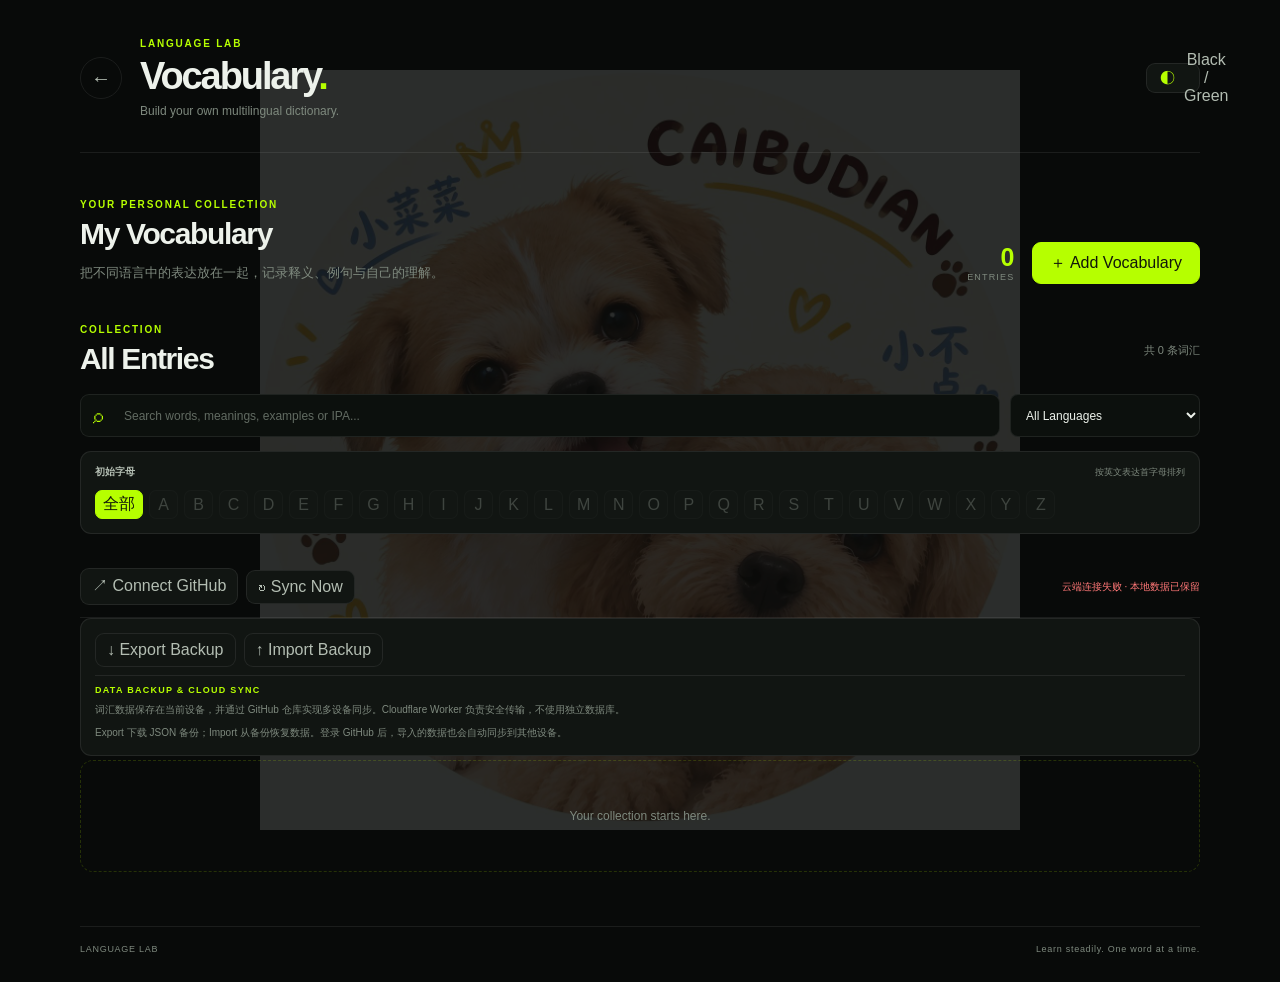
==== commit 619da2c2: "10" ====
--- a/vocabulary.html
+++ b/vocabulary.html
@@ -15,7 +15,6 @@
 <body class="vocabulary-page">
   <!-- 页面主容器 -->
   <div class="vocabulary-shell">
-
     <!-- 页面顶部 -->
     <header class="vocabulary-header">
       <div class="header-brand">
@@ -34,7 +33,6 @@
     </header>
 
     <main>
-
       <!-- 词汇概览与新增入口 -->
       <section class="vocabulary-intro">
         <div>
@@ -42,12 +40,8 @@
           <h2>My Vocabulary</h2>
           <p class="intro-description">把不同语言中的表达放在一起，记录释义、例句与自己的理解。</p>
         </div>
-
         <div class="intro-actions">
-          <div class="total-counter">
-            <strong id="total-count">0</strong>
-            <span>ENTRIES</span>
-          </div>
+          <div class="total-counter"><strong id="total-count">0</strong><span>ENTRIES</span></div>
           <button id="add-entry-button" class="primary-button" type="button">＋ Add Vocabulary</button>
         </div>
       </section>
@@ -63,16 +57,13 @@
         </div>
 
         <form id="vocabulary-form">
-
           <!-- 基础信息 -->
           <div class="form-section">
             <h3 class="form-section-title">01 · Basic Information</h3>
-
             <div class="form-field">
               <label for="concept">Concept / 概念名称 <span>*</span></label>
               <input id="concept" name="concept" type="text" placeholder="例如：Fruit、Travel、Emotion" required>
             </div>
-
             <div class="form-field">
               <label for="chinese-meaning">中文释义</label>
               <input id="chinese-meaning" name="chinese" type="text" placeholder="填写这个概念对应的中文意思">
@@ -85,7 +76,6 @@
             <p class="form-help">每种语言可以添加多个表达。IPA 音标为选填项，点击下方折叠栏后再填写即可。</p>
 
             <div class="language-form-grid">
-
               <section class="language-form-column">
                 <h4><span class="language-code">EN</span> English</h4>
                 <div id="english-words" class="expression-container">
@@ -115,7 +105,6 @@
                 </div>
                 <button class="add-field-button" type="button" data-type="expression" data-target="russian-words">＋ Add expression</button>
               </section>
-
             </div>
           </div>
 
@@ -125,7 +114,6 @@
             <p class="form-help">可以记录真实语境中的例句，并添加中文对照。</p>
 
             <div class="examples-form-grid">
-
               <section class="example-form-column">
                 <h4>English Examples</h4>
                 <div id="english-examples" class="example-container">
@@ -158,7 +146,6 @@
                 </div>
                 <button class="add-field-button" type="button" data-type="example" data-target="russian-examples">＋ Add example</button>
               </section>
-
             </div>
           </div>
 
@@ -176,7 +163,6 @@
             <button id="cancel-entry-button" class="secondary-button" type="button">Cancel</button>
             <button class="primary-button" type="submit">Save Vocabulary</button>
           </div>
-
         </form>
       </section>
 
@@ -195,7 +181,6 @@
             <span aria-hidden="true">⌕</span>
             <input id="vocabulary-search-input" type="search" placeholder="Search words, meanings, examples or IPA..." autocomplete="off">
           </label>
-
           <select id="vocabulary-search-language" aria-label="按语言筛选">
             <option value="all">All Languages</option>
             <option value="english">English</option>
@@ -205,10 +190,20 @@
           </select>
         </div>
 
+        <!-- 首字母导航：由 JS 根据词库内容自动生成可用字母 -->
+        <nav class="alphabet-filter" aria-label="按英文首字母筛选">
+          <div class="alphabet-filter-heading">
+            <span>初始字母</span>
+            <span class="alphabet-filter-hint">按英文表达首字母排列</span>
+          </div>
+          <div id="vocabulary-alphabet-filter" class="alphabet-filter-list">
+            <button class="alphabet-button is-active" type="button" data-letter="all" aria-pressed="true">全部</button>
+          </div>
+        </nav>
+
         <!-- JS 会在这里自动插入云同步、备份工具栏与词条卡片 -->
         <div id="vocabulary-list" class="vocabulary-list"></div>
       </section>
-
     </main>
 
     <footer class="vocabulary-footer">
--- a/vocabulary.css
+++ b/vocabulary.css
@@ -931,4 +931,88 @@
     flex-direction: column;
     gap: 6px;
   }
+}
+
+/* ---------- 13. A-Z 首字母导航 ---------- */
+.alphabet-filter {
+  margin: -4px 0 22px;
+  padding: 13px 14px 14px;
+  border: 1px solid var(--border-soft);
+  border-radius: 11px;
+  background: var(--surface);
+}
+
+.alphabet-filter-heading {
+  display: flex;
+  align-items: center;
+  justify-content: space-between;
+  gap: 12px;
+  margin-bottom: 11px;
+  color: var(--text-secondary);
+  font-size: 10px;
+  font-weight: 650;
+}
+
+.alphabet-filter-hint {
+  color: var(--text-muted);
+  font-size: 9px;
+  font-weight: 400;
+}
+
+.alphabet-filter-list {
+  display: flex;
+  flex-wrap: wrap;
+  gap: 6px;
+}
+
+.alphabet-button {
+  display: inline-grid;
+  place-items: center;
+  min-width: 29px;
+  height: 29px;
+  padding: 0 7px;
+  border: 1px solid var(--border-soft);
+  border-radius: 7px;
+  background: var(--surface-soft);
+  color: var(--text-secondary);
+  font-size: 10px;
+  font-weight: 650;
+  transition: color 0.18s ease, border-color 0.18s ease, background 0.18s ease, opacity 0.18s ease;
+}
+
+.alphabet-button:hover:not(:disabled) {
+  border-color: var(--border);
+  color: var(--neon);
+}
+
+.alphabet-button.is-active {
+  border-color: var(--neon);
+  background: var(--neon);
+  color: #11170a;
+}
+
+.alphabet-button:disabled {
+  cursor: not-allowed;
+  opacity: 0.28;
+}
+
+.alphabet-button:focus-visible {
+  outline: 2px solid var(--neon);
+  outline-offset: 2px;
+}
+
+@media (max-width: 600px) {
+  .alphabet-filter {
+    padding: 11px;
+  }
+
+  .alphabet-filter-list {
+    gap: 5px;
+  }
+
+  .alphabet-button {
+    min-width: 27px;
+    height: 28px;
+    padding: 0 6px;
+  }
 }
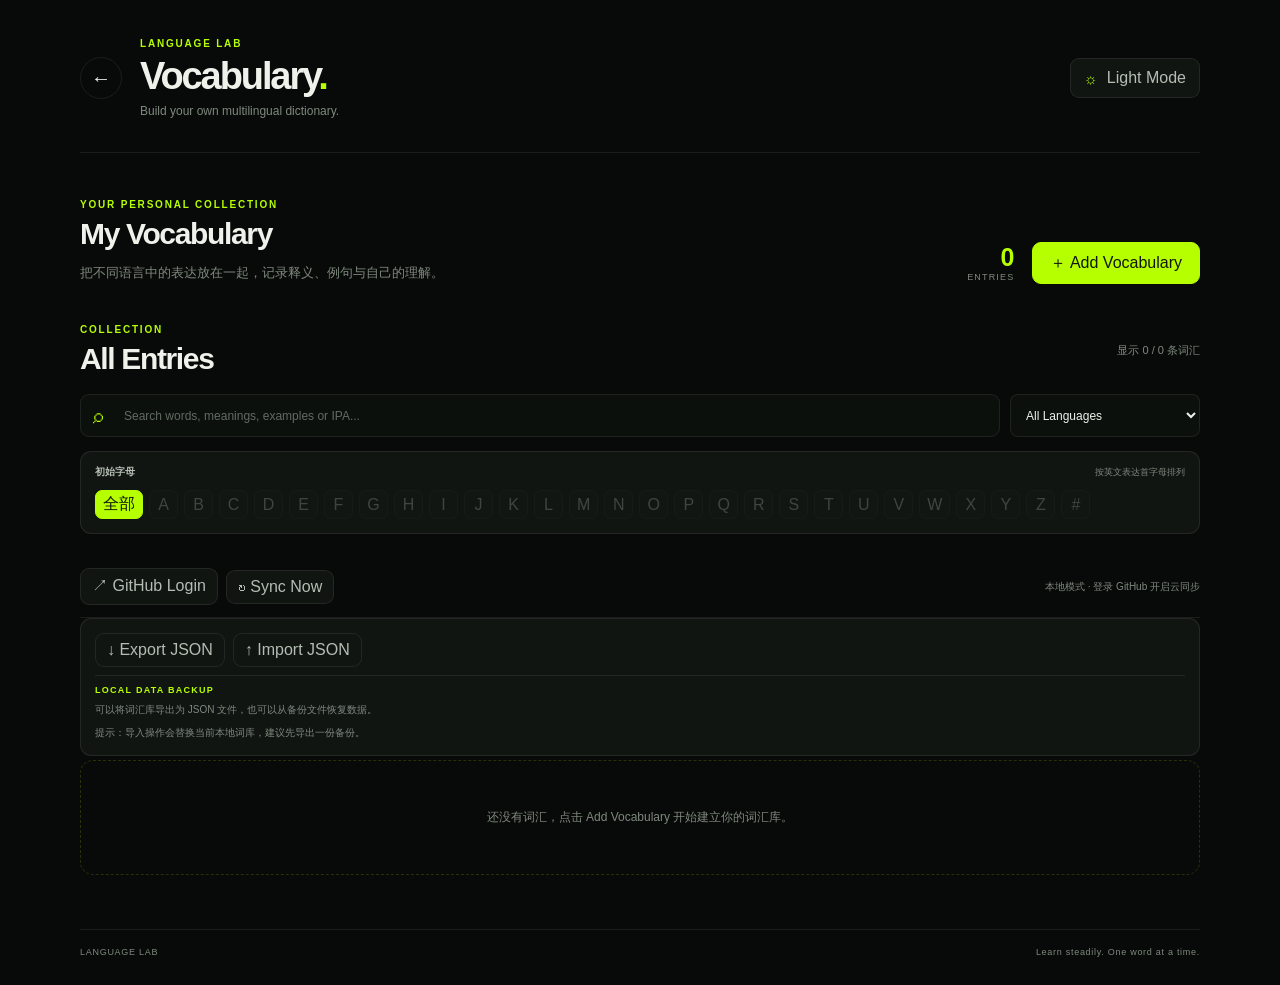
==== commit ca78dd37: "DD" ====
--- a/vocabulary.html
+++ b/vocabulary.html
@@ -8,17 +8,20 @@
   <meta name="description" content="Language Lab 多语言词汇管理与学习工具">
   <title>Vocabulary · Language Lab</title>
 
-  <!-- 全站基础样式与词汇库专属样式 -->
-  <link rel="stylesheet" href="style.css">
+  <!-- 词汇库独立样式，不依赖全站 style.css -->
   <link rel="stylesheet" href="vocabulary.css">
 </head>
+
 <body class="vocabulary-page">
+
   <!-- 页面主容器 -->
   <div class="vocabulary-shell">
+
     <!-- 页面顶部 -->
     <header class="vocabulary-header">
       <div class="header-brand">
         <a class="back-link" href="index.html" aria-label="返回 Language Lab 首页">←</a>
+
         <div>
           <p class="eyebrow">LANGUAGE LAB</p>
           <h1>Vocabulary<span>.</span></h1>
@@ -26,161 +29,327 @@
         </div>
       </div>
 
-      <button id="vocabularyThemeToggle" class="theme-toggle" type="button" aria-label="切换页面主题">
+      <button
+        id="vocabularyThemeToggle"
+        class="theme-toggle"
+        type="button"
+        aria-label="切换页面主题"
+      >
         <span id="vocabularyThemeIcon" aria-hidden="true">☼</span>
         <span id="vocabularyThemeText">Light Mode</span>
       </button>
     </header>
 
     <main>
+
       <!-- 词汇概览与新增入口 -->
       <section class="vocabulary-intro">
         <div>
           <p class="section-kicker">YOUR PERSONAL COLLECTION</p>
           <h2>My Vocabulary</h2>
-          <p class="intro-description">把不同语言中的表达放在一起，记录释义、例句与自己的理解。</p>
-        </div>
+          <p class="intro-description">
+            把不同语言中的表达放在一起，记录释义、例句与自己的理解。
+          </p>
+        </div>
+
         <div class="intro-actions">
-          <div class="total-counter"><strong id="total-count">0</strong><span>ENTRIES</span></div>
-          <button id="add-entry-button" class="primary-button" type="button">＋ Add Vocabulary</button>
+          <div class="total-counter">
+            <strong id="total-count">0</strong>
+            <span>ENTRIES</span>
+          </div>
+
+          <button id="add-entry-button" class="primary-button" type="button">
+            ＋ Add Vocabulary
+          </button>
         </div>
       </section>
 
       <!-- 新增与编辑词条表单 -->
       <section id="entry-form-panel" class="entry-form-panel" hidden>
+
         <div class="panel-heading">
           <div>
             <p class="section-kicker">VOCABULARY EDITOR</p>
             <h2>Add / Edit Entry</h2>
           </div>
+
           <span class="optional-label">IPA is optional</span>
         </div>
 
         <form id="vocabulary-form">
+
           <!-- 基础信息 -->
           <div class="form-section">
             <h3 class="form-section-title">01 · Basic Information</h3>
+
             <div class="form-field">
               <label for="concept">Concept / 概念名称 <span>*</span></label>
-              <input id="concept" name="concept" type="text" placeholder="例如：Fruit、Travel、Emotion" required>
+              <input
+                id="concept"
+                name="concept"
+                type="text"
+                placeholder="例如：Fruit、Travel、Emotion"
+                required
+              >
             </div>
+
             <div class="form-field">
               <label for="chinese-meaning">中文释义</label>
-              <input id="chinese-meaning" name="chinese" type="text" placeholder="填写这个概念对应的中文意思">
+              <input
+                id="chinese-meaning"
+                name="chinese"
+                type="text"
+                placeholder="填写这个概念对应的中文意思"
+              >
             </div>
           </div>
 
           <!-- 三种语言的表达与可选音标 -->
           <div class="form-section">
             <h3 class="form-section-title">02 · Expressions & IPA</h3>
-            <p class="form-help">每种语言可以添加多个表达。IPA 音标为选填项，点击下方折叠栏后再填写即可。</p>
+
+            <p class="form-help">
+              每种语言可以添加多个表达。IPA 音标为选填项，点击折叠栏后再填写即可。
+            </p>
 
             <div class="language-form-grid">
+
               <section class="language-form-column">
                 <h4><span class="language-code">EN</span> English</h4>
+
                 <div id="english-words" class="expression-container">
                   <div class="dynamic-item">
-                    <input class="expression-input" name="english" type="text" placeholder="Add an expression">
-                  </div>
-                </div>
-                <button class="add-field-button" type="button" data-type="expression" data-target="english-words">＋ Add expression</button>
+                    <input
+                      class="expression-input"
+                      name="english"
+                      type="text"
+                      placeholder="Add an expression"
+                    >
+                  </div>
+                </div>
+
+                <button
+                  class="add-field-button"
+                  type="button"
+                  data-type="expression"
+                  data-target="english-words"
+                >
+                  ＋ Add expression
+                </button>
               </section>
 
               <section class="language-form-column">
                 <h4><span class="language-code">FR</span> Français</h4>
+
                 <div id="french-words" class="expression-container">
                   <div class="dynamic-item">
-                    <input class="expression-input" name="french" type="text" placeholder="Ajouter une expression">
-                  </div>
-                </div>
-                <button class="add-field-button" type="button" data-type="expression" data-target="french-words">＋ Add expression</button>
+                    <input
+                      class="expression-input"
+                      name="french"
+                      type="text"
+                      placeholder="Ajouter une expression"
+                    >
+                  </div>
+                </div>
+
+                <button
+                  class="add-field-button"
+                  type="button"
+                  data-type="expression"
+                  data-target="french-words"
+                >
+                  ＋ Add expression
+                </button>
               </section>
 
               <section class="language-form-column">
                 <h4><span class="language-code">RU</span> Русский</h4>
+
                 <div id="russian-words" class="expression-container">
                   <div class="dynamic-item">
-                    <input class="expression-input" name="russian" type="text" placeholder="Добавить выражение">
-                  </div>
-                </div>
-                <button class="add-field-button" type="button" data-type="expression" data-target="russian-words">＋ Add expression</button>
-              </section>
+                    <input
+                      class="expression-input"
+                      name="russian"
+                      type="text"
+                      placeholder="Добавить выражение"
+                    >
+                  </div>
+                </div>
+
+                <button
+                  class="add-field-button"
+                  type="button"
+                  data-type="expression"
+                  data-target="russian-words"
+                >
+                  ＋ Add expression
+                </button>
+              </section>
+
             </div>
           </div>
 
           <!-- 三种语言的例句 -->
           <div class="form-section">
             <h3 class="form-section-title">03 · Examples</h3>
-            <p class="form-help">可以记录真实语境中的例句，并添加中文对照。</p>
+
+            <p class="form-help">
+              可以记录真实语境中的例句，并添加中文对照。
+            </p>
 
             <div class="examples-form-grid">
+
               <section class="example-form-column">
                 <h4>English Examples</h4>
+
                 <div id="english-examples" class="example-container">
                   <div class="example-item">
-                    <textarea name="english-example" rows="2" placeholder="Write an English example..."></textarea>
-                    <input name="english-translation" type="text" placeholder="中文对照（可选）">
-                  </div>
-                </div>
-                <button class="add-field-button" type="button" data-type="example" data-target="english-examples">＋ Add example</button>
+                    <textarea
+                      name="english-example"
+                      rows="2"
+                      placeholder="Write an English example..."
+                    ></textarea>
+
+                    <input
+                      name="english-translation"
+                      type="text"
+                      placeholder="中文对照（可选）"
+                    >
+                  </div>
+                </div>
+
+                <button
+                  class="add-field-button"
+                  type="button"
+                  data-type="example"
+                  data-target="english-examples"
+                >
+                  ＋ Add example
+                </button>
               </section>
 
               <section class="example-form-column">
                 <h4>Français · Exemples</h4>
+
                 <div id="french-examples" class="example-container">
                   <div class="example-item">
-                    <textarea name="french-example" rows="2" placeholder="Écrivez un exemple..."></textarea>
-                    <input name="french-translation" type="text" placeholder="中文对照（可选）">
-                  </div>
-                </div>
-                <button class="add-field-button" type="button" data-type="example" data-target="french-examples">＋ Add example</button>
+                    <textarea
+                      name="french-example"
+                      rows="2"
+                      placeholder="Écrivez un exemple..."
+                    ></textarea>
+
+                    <input
+                      name="french-translation"
+                      type="text"
+                      placeholder="中文对照（可选）"
+                    >
+                  </div>
+                </div>
+
+                <button
+                  class="add-field-button"
+                  type="button"
+                  data-type="example"
+                  data-target="french-examples"
+                >
+                  ＋ Add example
+                </button>
               </section>
 
               <section class="example-form-column">
                 <h4>Русский · Примеры</h4>
+
                 <div id="russian-examples" class="example-container">
                   <div class="example-item">
-                    <textarea name="russian-example" rows="2" placeholder="Напишите пример..."></textarea>
-                    <input name="russian-translation" type="text" placeholder="中文对照（可选）">
-                  </div>
-                </div>
-                <button class="add-field-button" type="button" data-type="example" data-target="russian-examples">＋ Add example</button>
-              </section>
+                    <textarea
+                      name="russian-example"
+                      rows="2"
+                      placeholder="Напишите пример..."
+                    ></textarea>
+
+                    <input
+                      name="russian-translation"
+                      type="text"
+                      placeholder="中文对照（可选）"
+                    >
+                  </div>
+                </div>
+
+                <button
+                  class="add-field-button"
+                  type="button"
+                  data-type="example"
+                  data-target="russian-examples"
+                >
+                  ＋ Add example
+                </button>
+              </section>
+
             </div>
           </div>
 
           <!-- 个人备注 -->
           <div class="form-section">
             <h3 class="form-section-title">04 · Personal Notes</h3>
+
             <div class="form-field">
               <label for="personal-notes">My Notes / 个人备注</label>
-              <textarea id="personal-notes" name="notes" rows="4" placeholder="记录记忆方法、使用场景、语法差异或自己的理解……"></textarea>
+
+              <textarea
+                id="personal-notes"
+                name="notes"
+                rows="4"
+                placeholder="记录记忆方法、使用场景、语法差异或自己的理解……"
+              ></textarea>
             </div>
           </div>
 
           <!-- 表单操作 -->
           <div class="form-actions">
-            <button id="cancel-entry-button" class="secondary-button" type="button">Cancel</button>
-            <button class="primary-button" type="submit">Save Vocabulary</button>
-          </div>
+            <button
+              id="cancel-entry-button"
+              class="secondary-button"
+              type="button"
+            >
+              Cancel
+            </button>
+
+            <button class="primary-button" type="submit">
+              Save Vocabulary
+            </button>
+          </div>
+
         </form>
       </section>
 
       <!-- 搜索与筛选 -->
       <section class="vocabulary-library-section">
+
         <div class="library-heading">
           <div>
             <p class="section-kicker">COLLECTION</p>
             <h2>All Entries</h2>
           </div>
-          <span id="vocabulary-search-status" class="search-status">共 0 条词汇</span>
+
+          <span id="vocabulary-search-status" class="search-status">
+            共 0 条词汇
+          </span>
         </div>
 
         <div class="search-toolbar">
+
           <label class="search-input-wrap" for="vocabulary-search-input">
             <span aria-hidden="true">⌕</span>
-            <input id="vocabulary-search-input" type="search" placeholder="Search words, meanings, examples or IPA..." autocomplete="off">
+
+            <input
+              id="vocabulary-search-input"
+              type="search"
+              placeholder="Search words, meanings, examples or IPA..."
+              autocomplete="off"
+            >
           </label>
+
           <select id="vocabulary-search-language" aria-label="按语言筛选">
             <option value="all">All Languages</option>
             <option value="english">English</option>
@@ -188,31 +357,49 @@
             <option value="russian">Русский</option>
             <option value="chinese">中文</option>
           </select>
-        </div>
-
-        <!-- 首字母导航：由 JS 根据词库内容自动生成可用字母 -->
+
+        </div>
+
+        <!-- A-Z 首字母导航 -->
         <nav class="alphabet-filter" aria-label="按英文首字母筛选">
+
           <div class="alphabet-filter-heading">
             <span>初始字母</span>
-            <span class="alphabet-filter-hint">按英文表达首字母排列</span>
-          </div>
+            <span class="alphabet-filter-hint">
+              按英文表达首字母排列
+            </span>
+          </div>
+
           <div id="vocabulary-alphabet-filter" class="alphabet-filter-list">
-            <button class="alphabet-button is-active" type="button" data-letter="all" aria-pressed="true">全部</button>
-          </div>
+            <button
+              class="alphabet-button is-active"
+              type="button"
+              data-letter="all"
+              aria-pressed="true"
+            >
+              全部
+            </button>
+          </div>
+
         </nav>
 
-        <!-- JS 会在这里自动插入云同步、备份工具栏与词条卡片 -->
+        <!-- JS 自动插入云同步、备份工具栏与词条卡片 -->
         <div id="vocabulary-list" class="vocabulary-list"></div>
+
       </section>
+
     </main>
 
+    <!-- 页面底部 -->
     <footer class="vocabulary-footer">
       <span>LANGUAGE LAB</span>
       <span>Learn steadily. One word at a time.</span>
     </footer>
+
   </div>
 
-  <!-- 页面逻辑：本地保存、云同步、词条管理与 IPA 音标 -->
+  <!-- 页面逻辑 -->
   <script src="vocabulary.js"></script>
+
 </body>
 </html>
--- a/vocabulary.css
+++ b/vocabulary.css
@@ -1,51 +1,89 @@
 /* =========================================================
    Language Lab · Vocabulary
    词汇库完整页面样式：黑色 × 荧光绿 / 浅色双主题
-   依赖 style.css 的全站基础样式，但本文件包含页面主体样式
+
+   本文件独立控制词汇库页面，不依赖全站 style.css。
+   所有页面样式均限制在 vocabulary-page 内。
    ========================================================= */
 
+
 /* ---------- 01. 主题变量 ---------- */
+
 body.vocabulary-page {
   --page-bg: #080a09;
   --surface: #111512;
   --surface-soft: #151a16;
   --surface-hover: #1a211b;
+
   --text-main: #edf2eb;
   --text-secondary: #b3bdb2;
   --text-muted: #7e897e;
+
   --border: rgba(190, 255, 0, 0.16);
   --border-soft: rgba(255, 255, 255, 0.08);
+
   --input-bg: #0c100d;
+
   --neon: #b6ff00;
   --neon-soft: rgba(182, 255, 0, 0.09);
+
   --danger: #ff7777;
+
   --shadow: 0 18px 50px rgba(0, 0, 0, 0.22);
+
   margin: 0;
   min-height: 100vh;
+
   background: var(--page-bg);
   color: var(--text-main);
-  font-family: Inter, -apple-system, BlinkMacSystemFont, "Segoe UI", "Noto Sans SC", sans-serif;
-  transition: background 0.25s ease, color 0.25s ease;
-}
+
+  font-family:
+    Inter,
+    -apple-system,
+    BlinkMacSystemFont,
+    "Segoe UI",
+    "Noto Sans SC",
+    sans-serif;
+
+  transition:
+    background 0.25s ease,
+    color 0.25s ease;
+}
+
+
+/* 浅色主题 */
 
 body.vocabulary-page.vocabulary-light {
   --page-bg: #f5f7f3;
   --surface: #ffffff;
   --surface-soft: #f8faf6;
   --surface-hover: #eff4e9;
+
   --text-main: #20271e;
   --text-secondary: #53604f;
   --text-muted: #879184;
+
   --border: rgba(103, 145, 25, 0.24);
   --border-soft: rgba(35, 50, 28, 0.10);
+
   --input-bg: #ffffff;
+
   --neon: #78b900;
   --neon-soft: rgba(120, 185, 0, 0.09);
+
   --danger: #d94b4b;
+
   --shadow: 0 16px 42px rgba(33, 48, 24, 0.07);
 }
 
-body.vocabulary-page *,
+
+/* ---------- 02. 基础样式隔离 ---------- */
+
+body.vocabulary-page,
+body.vocabulary-page * {
+  box-sizing: border-box;
+}
+
 body.vocabulary-page *::before,
 body.vocabulary-page *::after {
   box-sizing: border-box;
@@ -66,7 +104,21 @@
   display: none !important;
 }
 
-/* ---------- 02. 页面框架与页眉 ---------- */
+body.vocabulary-page a {
+  color: inherit;
+}
+
+body.vocabulary-page h1,
+body.vocabulary-page h2,
+body.vocabulary-page h3,
+body.vocabulary-page h4,
+body.vocabulary-page p {
+  overflow-wrap: anywhere;
+}
+
+
+/* ---------- 03. 页面框架与页眉 ---------- */
+
 .vocabulary-shell {
   width: min(1120px, calc(100% - 40px));
   margin: 0 auto;
@@ -99,15 +151,22 @@
 .back-link {
   display: grid;
   place-items: center;
+
   width: 42px;
   height: 42px;
   flex: 0 0 42px;
+
   border: 1px solid var(--border-soft);
   border-radius: 50%;
+
   color: var(--text-secondary);
   text-decoration: none;
   font-size: 20px;
-  transition: border-color 0.2s ease, color 0.2s ease, background 0.2s ease;
+
+  transition:
+    border-color 0.2s ease,
+    color 0.2s ease,
+    background 0.2s ease;
 }
 
 .back-link:hover {
@@ -119,7 +178,9 @@
 .eyebrow,
 .section-kicker {
   margin: 0 0 7px;
-  color: var(--neon);
+
+  color: var(--neon);
+
   font-size: 10px;
   font-weight: 750;
   letter-spacing: 0.18em;
@@ -127,7 +188,9 @@
 
 .vocabulary-header h1 {
   margin: 0;
+
   color: var(--text-main);
+
   font-size: clamp(27px, 4vw, 38px);
   line-height: 1.08;
   letter-spacing: -0.055em;
@@ -139,9 +202,13 @@
 
 .header-subtitle {
   margin: 7px 0 0;
+
   color: var(--text-muted);
   font-size: 12px;
 }
+
+
+/* ---------- 04. 按钮 ---------- */
 
 .theme-toggle,
 .secondary-button,
@@ -150,8 +217,10 @@
 .add-field-button {
   border: 1px solid var(--border-soft);
   border-radius: 9px;
+
   background: var(--surface);
   color: var(--text-secondary);
+
   transition: 0.2s ease;
 }
 
@@ -159,7 +228,9 @@
   display: inline-flex;
   align-items: center;
   gap: 9px;
+
   padding: 10px 13px;
+
   font-size: 11px;
 }
 
@@ -177,12 +248,44 @@
   font-size: 15px;
 }
 
-/* ---------- 03. 页面标题与新增入口 ---------- */
+.primary-button {
+  min-height: 42px;
+  padding: 0 17px;
+
+  border: 1px solid var(--neon);
+  border-radius: 9px;
+
+  background: var(--neon);
+  color: #11170a;
+
+  font-size: 12px;
+  font-weight: 750;
+
+  transition:
+    transform 0.2s ease,
+    filter 0.2s ease;
+}
+
+.primary-button:hover {
+  filter: brightness(1.07);
+  transform: translateY(-1px);
+}
+
+body.vocabulary-page.vocabulary-light .primary-button {
+  color: #ffffff;
+  border-color: #78b900;
+  background: #78b900;
+}
+
+
+/* ---------- 05. 页面标题与新增入口 ---------- */
+
 .vocabulary-intro {
   display: flex;
   align-items: flex-end;
   justify-content: space-between;
   gap: 28px;
+
   padding: 46px 0 35px;
 }
 
@@ -190,7 +293,9 @@
 .library-heading h2,
 .panel-heading h2 {
   margin: 0;
+
   color: var(--text-main);
+
   font-size: clamp(23px, 3vw, 30px);
   font-weight: 650;
   letter-spacing: -0.045em;
@@ -199,7 +304,9 @@
 .intro-description {
   max-width: 560px;
   margin: 10px 0 0;
-  color: var(--text-muted);
+
+  color: var(--text-muted);
+
   font-size: 13px;
   line-height: 1.8;
 }
@@ -214,63 +321,59 @@
   flex-direction: column;
   align-items: flex-end;
   gap: 2px;
+
   min-width: 62px;
 }
 
 .total-counter strong {
   color: var(--neon);
+
   font-size: 25px;
   font-weight: 650;
   line-height: 1;
+
   font-variant-numeric: tabular-nums;
 }
 
 .total-counter span {
   color: var(--text-muted);
+
   font-size: 9px;
   letter-spacing: 0.13em;
 }
 
-.primary-button {
-  min-height: 42px;
-  padding: 0 17px;
-  border: 1px solid var(--neon);
-  border-radius: 9px;
-  background: var(--neon);
-  color: #11170a;
-  font-size: 12px;
-  font-weight: 750;
-  transition: transform 0.2s ease, filter 0.2s ease;
-}
-
-.primary-button:hover {
-  filter: brightness(1.07);
-  transform: translateY(-1px);
-}
-
-/* ---------- 04. 表单面板 ---------- */
+
+/* ---------- 06. 表单面板 ---------- */
+
 .entry-form-panel {
   margin: 0 0 48px;
   padding: clamp(20px, 4vw, 34px);
+
   border: 1px solid var(--border);
   border-radius: 16px;
+
   background: var(--surface);
   box-shadow: var(--shadow);
+
   scroll-margin-top: 24px;
 }
 
 .panel-heading {
   margin-bottom: 27px;
   padding-bottom: 19px;
+
   border-bottom: 1px solid var(--border-soft);
 }
 
 .optional-label {
   padding: 7px 10px;
+
   border: 1px solid var(--border);
   border-radius: 999px;
+
   color: var(--neon);
   background: var(--neon-soft);
+
   font-size: 10px;
   white-space: nowrap;
 }
@@ -290,7 +393,9 @@
 
 .form-section-title {
   margin: 0 0 17px;
+
   color: var(--text-main);
+
   font-size: 13px;
   font-weight: 700;
   letter-spacing: 0.02em;
@@ -302,7 +407,9 @@
 
 .form-help {
   margin: -8px 0 18px;
-  color: var(--text-muted);
+
+  color: var(--text-muted);
+
   font-size: 11px;
   line-height: 1.7;
 }
@@ -311,6 +418,7 @@
   display: flex;
   flex-direction: column;
   gap: 8px;
+
   margin-bottom: 16px;
 }
 
@@ -320,6 +428,7 @@
 
 .form-field label {
   color: var(--text-secondary);
+
   font-size: 11px;
   font-weight: 600;
 }
@@ -327,19 +436,29 @@
 .form-field label span {
   color: var(--neon);
 }
+
+
+/* ---------- 07. 输入框 ---------- */
 
 body.vocabulary-page input,
 body.vocabulary-page textarea,
 body.vocabulary-page select {
   width: 100%;
   min-width: 0;
+
   border: 1px solid var(--border-soft);
   border-radius: 8px;
+
   outline: none;
+
   background: var(--input-bg);
   color: var(--text-main);
+
   font-size: 12px;
-  transition: border-color 0.2s ease, box-shadow 0.2s ease;
+
+  transition:
+    border-color 0.2s ease,
+    box-shadow 0.2s ease;
 }
 
 body.vocabulary-page input,
@@ -351,6 +470,7 @@
 body.vocabulary-page textarea {
   min-height: 76px;
   padding: 10px 11px;
+
   resize: vertical;
   line-height: 1.65;
 }
@@ -368,7 +488,9 @@
   box-shadow: 0 0 0 3px var(--neon-soft);
 }
 
-/* ---------- 05. 三语表达与例句录入 ---------- */
+
+/* ---------- 08. 三语表达与例句录入 ---------- */
+
 .language-form-grid,
 .examples-form-grid {
   display: grid;
@@ -380,8 +502,10 @@
 .example-form-column {
   min-width: 0;
   padding: 15px;
+
   border: 1px solid var(--border-soft);
   border-radius: 11px;
+
   background: var(--surface-soft);
 }
 
@@ -390,8 +514,11 @@
   display: flex;
   align-items: center;
   gap: 8px;
+
   margin: 0 0 13px;
+
   color: var(--text-main);
+
   font-size: 12px;
   font-weight: 700;
 }
@@ -399,11 +526,15 @@
 .language-code {
   display: inline-grid;
   place-items: center;
+
   width: 25px;
   height: 22px;
+
   border-radius: 6px;
+
   background: var(--neon-soft);
   color: var(--neon);
+
   font-size: 9px;
   letter-spacing: 0.04em;
 }
@@ -413,6 +544,7 @@
   display: flex;
   flex-direction: column;
   gap: 10px;
+
   min-width: 0;
 }
 
@@ -421,6 +553,7 @@
   flex-direction: column;
   align-items: stretch;
   gap: 8px;
+
   min-width: 0;
 }
 
@@ -432,6 +565,7 @@
   display: flex;
   flex-direction: column;
   gap: 7px;
+
   min-width: 0;
 }
 
@@ -442,16 +576,21 @@
 .add-field-button {
   margin-top: 11px;
   padding: 7px 10px;
+
   font-size: 10px;
 }
 
 .remove-field-button {
   align-self: flex-end;
+
   padding: 3px 7px;
+
   border: 0;
   border-radius: 5px;
+
   background: transparent;
   color: var(--text-muted);
+
   font-size: 10px;
 }
 
@@ -468,64 +607,80 @@
 .secondary-button {
   min-height: 42px;
   padding: 0 17px;
+
   font-size: 12px;
 }
 
-/* ---------- 06. 可选 IPA 音标录入 ---------- */
-.ipa-field {
+
+/* ---------- 09. 可选 IPA 音标录入 ---------- */
+
+body.vocabulary-page .ipa-field {
   width: 100%;
   box-sizing: border-box;
+
   padding: 0 11px;
+
   border: 1px solid var(--border-soft);
   border-radius: 8px;
+
   background: var(--input-bg);
 }
 
-.ipa-field summary {
+body.vocabulary-page .ipa-field summary {
   padding: 9px 0;
-  color: var(--text-muted);
-  font-size: 10px;
+
+  color: var(--text-muted);
+
+  font-size: 10px;
+
   cursor: pointer;
   list-style: none;
   user-select: none;
+
   transition: color 0.2s ease;
 }
 
-.ipa-field summary::-webkit-details-marker {
+body.vocabulary-page .ipa-field summary::-webkit-details-marker {
   display: none;
 }
 
-.ipa-field summary::before {
+body.vocabulary-page .ipa-field summary::before {
   content: "+";
+
   display: inline-block;
   width: 18px;
+
   color: var(--neon);
   font-size: 13px;
 }
 
-.ipa-field[open] summary::before {
+body.vocabulary-page .ipa-field[open] summary::before {
   content: "−";
 }
 
-.ipa-field summary:hover,
-.ipa-field[open] summary {
-  color: var(--neon);
-}
-
-.ipa-field .ipa-input {
+body.vocabulary-page .ipa-field summary:hover,
+body.vocabulary-page .ipa-field[open] summary {
+  color: var(--neon);
+}
+
+body.vocabulary-page .ipa-field .ipa-input {
   margin: 0 0 10px;
+
   min-height: 38px;
   padding: 8px 10px;
+
   font-size: 11px;
 }
 
-.ipa-field summary:focus-visible {
+body.vocabulary-page .ipa-field summary:focus-visible {
   outline: 2px solid var(--neon);
   outline-offset: 3px;
   border-radius: 3px;
 }
 
-/* ---------- 07. 搜索与词条列表 ---------- */
+
+/* ---------- 10. 搜索与词条列表 ---------- */
+
 .vocabulary-library-section {
   padding-top: 5px;
 }
@@ -536,6 +691,7 @@
 
 .search-status {
   color: var(--text-muted);
+
   font-size: 11px;
   white-space: nowrap;
 }
@@ -544,6 +700,7 @@
   display: grid;
   grid-template-columns: minmax(0, 1fr) 190px;
   gap: 10px;
+
   margin-bottom: 18px;
 }
 
@@ -551,10 +708,13 @@
   display: flex;
   align-items: center;
   gap: 10px;
+
   min-width: 0;
   padding-left: 12px;
+
   border: 1px solid var(--border-soft);
   border-radius: 9px;
+
   background: var(--input-bg);
   color: var(--neon);
 }
@@ -587,20 +747,26 @@
 .empty-message {
   margin: 0;
   padding: 48px 20px;
+
   border: 1px dashed var(--border);
   border-radius: 13px;
-  color: var(--text-muted);
+
+  color: var(--text-muted);
+
   text-align: center;
   font-size: 12px;
 }
 
-/* ---------- 08. 云同步与备份工具栏 ---------- */
+
+/* ---------- 11. 云同步与备份工具栏 ---------- */
+
 .vocabulary-sync-toolbar,
 .vocabulary-backup-actions {
   display: flex;
   align-items: center;
   flex-wrap: wrap;
   gap: 8px;
+
   padding: 12px 0;
 }
 
@@ -610,22 +776,27 @@
 
 .vocabulary-backup-actions {
   align-items: stretch;
+
   margin-bottom: 4px;
   padding: 14px;
+
   border: 1px solid var(--border-soft);
   border-radius: 11px;
+
   background: var(--surface);
 }
 
 .backup-button {
   min-height: 34px;
   padding: 7px 11px;
+
   font-size: 10px;
   white-space: nowrap;
 }
 
 .vocabulary-sync-status {
   margin-left: auto;
+
   color: var(--text-muted);
   font-size: 10px;
 }
@@ -640,12 +811,14 @@
 
 .backup-info {
   flex: 1 1 100%;
+
   padding-top: 9px;
   border-top: 1px solid var(--border-soft);
 }
 
 .backup-info-title {
   color: var(--neon);
+
   font-size: 9px;
   font-weight: 750;
   letter-spacing: 0.14em;
@@ -654,19 +827,30 @@
 .backup-info-description,
 .backup-info-tip {
   margin: 6px 0 0;
-  color: var(--text-muted);
+
+  color: var(--text-muted);
+
   font-size: 10px;
   line-height: 1.7;
 }
 
-/* ---------- 09. 词条卡片 ---------- */
+
+/* ---------- 12. 词条卡片 ---------- */
+
 .vocabulary-card {
   padding: 22px;
+
   border: 1px solid var(--border-soft);
   border-radius: 13px;
+
   background: var(--surface);
+
   box-shadow: 0 7px 24px rgba(0, 0, 0, 0.06);
-  transition: border-color 0.2s ease, transform 0.2s ease, background 0.2s ease;
+
+  transition:
+    border-color 0.2s ease,
+    transform 0.2s ease,
+    background 0.2s ease;
 }
 
 .vocabulary-card:hover {
@@ -677,20 +861,25 @@
 .entry-header {
   justify-content: flex-start;
   gap: 12px;
+
   margin-bottom: 18px;
 }
 
 .entry-concept {
   margin: 0;
+
   color: var(--text-main);
+
   font-size: 19px;
   font-weight: 700;
   letter-spacing: -0.025em;
+
   overflow-wrap: anywhere;
 }
 
 .entry-date {
   color: var(--text-muted);
+
   font-size: 10px;
   white-space: nowrap;
 }
@@ -699,13 +888,16 @@
 .entry-notes {
   margin: 0 0 17px;
   padding: 12px 14px;
+
   border-radius: 9px;
   background: var(--surface-soft);
 }
 
 .entry-language {
   margin: 0 0 7px;
-  color: var(--neon);
+
+  color: var(--neon);
+
   font-size: 9px;
   font-weight: 750;
   letter-spacing: 0.12em;
@@ -714,9 +906,12 @@
 .entry-meaning-content,
 .entry-content {
   margin: 0;
+
   color: var(--text-secondary);
+
   font-size: 12px;
   line-height: 1.75;
+
   white-space: pre-wrap;
   overflow-wrap: anywhere;
 }
@@ -730,8 +925,10 @@
 .entry-language-column {
   min-width: 0;
   padding: 13px;
+
   border: 1px solid var(--border-soft);
   border-radius: 9px;
+
   background: var(--surface-soft);
 }
 
@@ -747,18 +944,25 @@
 
 .entry-expression-text {
   margin: 0;
+
   color: var(--text-main);
+
   font-size: 13px;
   line-height: 1.65;
+
   overflow-wrap: anywhere;
 }
 
 .entry-expression-ipa {
   margin: 2px 0 0;
-  color: var(--text-muted);
+
+  color: var(--text-muted);
+
   font-size: 10px;
   line-height: 1.5;
+
   font-family: "Segoe UI", "Noto Sans", sans-serif;
+
   overflow-wrap: anywhere;
 }
 
@@ -766,12 +970,14 @@
   display: grid;
   grid-template-columns: repeat(3, minmax(0, 1fr));
   gap: 12px;
+
   margin-top: 15px;
 }
 
 .entry-example-section {
   min-width: 0;
   padding: 13px;
+
   border: 1px solid var(--border-soft);
   border-radius: 9px;
 }
@@ -779,22 +985,29 @@
 .entry-example + .entry-example {
   margin-top: 11px;
   padding-top: 10px;
+
   border-top: 1px solid var(--border-soft);
 }
 
 .example-text {
   margin: 0;
+
   color: var(--text-secondary);
+
   font-size: 11px;
   line-height: 1.7;
+
   overflow-wrap: anywhere;
 }
 
 .example-translation {
   margin: 4px 0 0;
-  color: var(--text-muted);
+
+  color: var(--text-muted);
+
   font-size: 10px;
   line-height: 1.6;
+
   overflow-wrap: anywhere;
 }
 
@@ -805,14 +1018,17 @@
 
 .entry-actions {
   justify-content: flex-end;
+
   margin-top: 17px;
   padding-top: 13px;
+
   border-top: 1px solid var(--border-soft);
 }
 
 .delete-entry-button {
   min-height: 34px;
   padding: 7px 11px;
+
   color: var(--danger);
   font-size: 10px;
 }
@@ -822,35 +1038,124 @@
   background: rgba(255, 90, 90, 0.08);
 }
 
-/* ---------- 10. 页面底部 ---------- */
+
+/* ---------- 13. 浅色主题细节 ---------- */
+
+body.vocabulary-page.vocabulary-light .vocabulary-card {
+  box-shadow: var(--shadow);
+}
+
+body.vocabulary-page.vocabulary-light .ipa-field {
+  background: #fbfcfa;
+}
+
+
+/* ---------- 14. 页面底部 ---------- */
+
 .vocabulary-footer {
   display: flex;
   justify-content: space-between;
   gap: 15px;
+
   margin-top: 54px;
   padding-top: 17px;
+
   border-top: 1px solid var(--border-soft);
-  color: var(--text-muted);
+
+  color: var(--text-muted);
+
   font-size: 9px;
   letter-spacing: 0.08em;
 }
 
-/* ---------- 11. 浅色主题微调 ---------- */
-body.vocabulary-light .vocabulary-card {
-  box-shadow: var(--shadow);
-}
-
-body.vocabulary-light .ipa-field {
-  background: #fbfcfa;
-}
-
-body.vocabulary-light .primary-button {
-  color: #ffffff;
-  border-color: #78b900;
-  background: #78b900;
-}
-
-/* ---------- 12. 响应式布局 ---------- */
+
+/* ---------- 15. A-Z 首字母导航 ---------- */
+
+.alphabet-filter {
+  margin: -4px 0 22px;
+  padding: 13px 14px 14px;
+
+  border: 1px solid var(--border-soft);
+  border-radius: 11px;
+
+  background: var(--surface);
+}
+
+.alphabet-filter-heading {
+  display: flex;
+  align-items: center;
+  justify-content: space-between;
+  gap: 12px;
+
+  margin-bottom: 11px;
+
+  color: var(--text-secondary);
+
+  font-size: 10px;
+  font-weight: 650;
+}
+
+.alphabet-filter-hint {
+  color: var(--text-muted);
+
+  font-size: 9px;
+  font-weight: 400;
+}
+
+.alphabet-filter-list {
+  display: flex;
+  flex-wrap: wrap;
+  gap: 6px;
+}
+
+.alphabet-button {
+  display: inline-grid;
+  place-items: center;
+
+  min-width: 29px;
+  height: 29px;
+  padding: 0 7px;
+
+  border: 1px solid var(--border-soft);
+  border-radius: 7px;
+
+  background: var(--surface-soft);
+  color: var(--text-secondary);
+
+  font-size: 10px;
+  font-weight: 650;
+
+  transition:
+    color 0.18s ease,
+    border-color 0.18s ease,
+    background 0.18s ease,
+    opacity 0.18s ease;
+}
+
+.alphabet-button:hover:not(:disabled) {
+  border-color: var(--border);
+  color: var(--neon);
+}
+
+.alphabet-button.is-active {
+  border-color: var(--neon);
+  background: var(--neon);
+  color: #11170a;
+}
+
+.alphabet-button:disabled {
+  cursor: not-allowed;
+  opacity: 0.28;
+}
+
+.alphabet-button:focus-visible {
+  outline: 2px solid var(--neon);
+  outline-offset: 2px;
+}
+
+
+/* ---------- 16. 响应式布局 ---------- */
+
 @media (max-width: 820px) {
   .language-form-grid,
   .examples-form-grid,
@@ -892,6 +1197,7 @@
     align-items: flex-start;
     flex-direction: column;
     gap: 20px;
+
     padding: 34px 0 27px;
   }
 
@@ -931,77 +1237,7 @@
     flex-direction: column;
     gap: 6px;
   }
-}
-
-/* ---------- 13. A-Z 首字母导航 ---------- */
-.alphabet-filter {
-  margin: -4px 0 22px;
-  padding: 13px 14px 14px;
-  border: 1px solid var(--border-soft);
-  border-radius: 11px;
-  background: var(--surface);
-}
-
-.alphabet-filter-heading {
-  display: flex;
-  align-items: center;
-  justify-content: space-between;
-  gap: 12px;
-  margin-bottom: 11px;
-  color: var(--text-secondary);
-  font-size: 10px;
-  font-weight: 650;
-}
-
-.alphabet-filter-hint {
-  color: var(--text-muted);
-  font-size: 9px;
-  font-weight: 400;
-}
-
-.alphabet-filter-list {
-  display: flex;
-  flex-wrap: wrap;
-  gap: 6px;
-}
-
-.alphabet-button {
-  display: inline-grid;
-  place-items: center;
-  min-width: 29px;
-  height: 29px;
-  padding: 0 7px;
-  border: 1px solid var(--border-soft);
-  border-radius: 7px;
-  background: var(--surface-soft);
-  color: var(--text-secondary);
-  font-size: 10px;
-  font-weight: 650;
-  transition: color 0.18s ease, border-color 0.18s ease, background 0.18s ease, opacity 0.18s ease;
-}
-
-.alphabet-button:hover:not(:disabled) {
-  border-color: var(--border);
-  color: var(--neon);
-}
-
-.alphabet-button.is-active {
-  border-color: var(--neon);
-  background: var(--neon);
-  color: #11170a;
-}
-
-.alphabet-button:disabled {
-  cursor: not-allowed;
-  opacity: 0.28;
-}
-
-.alphabet-button:focus-visible {
-  outline: 2px solid var(--neon);
-  outline-offset: 2px;
-}
-
-@media (max-width: 600px) {
+
   .alphabet-filter {
     padding: 11px;
   }
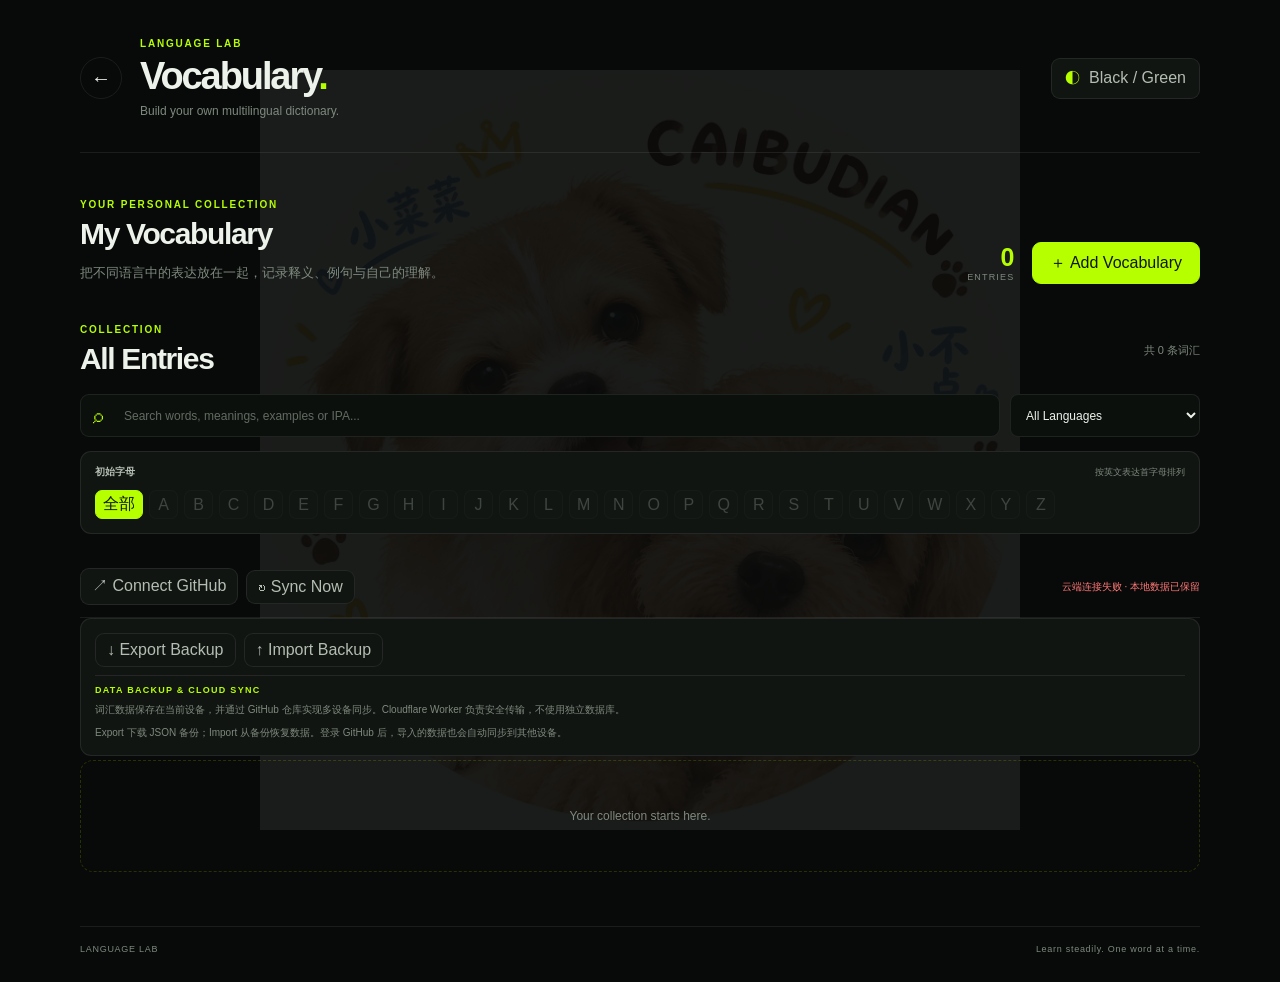
==== commit 814bf8ed: "d" ====
--- a/vocabulary.html
+++ b/vocabulary.html
@@ -8,7 +8,7 @@
   <meta name="description" content="Language Lab 多语言词汇管理与学习工具">
   <title>Vocabulary · Language Lab</title>
 
-  <!-- 词汇库独立样式，不依赖全站 style.css -->
+  <!-- 词汇库独立样式 -->
   <link rel="stylesheet" href="vocabulary.css">
 </head>
 
@@ -119,21 +119,11 @@
 
                 <div id="english-words" class="expression-container">
                   <div class="dynamic-item">
-                    <input
-                      class="expression-input"
-                      name="english"
-                      type="text"
-                      placeholder="Add an expression"
-                    >
-                  </div>
-                </div>
-
-                <button
-                  class="add-field-button"
-                  type="button"
-                  data-type="expression"
-                  data-target="english-words"
-                >
+                    <input class="expression-input" name="english" type="text" placeholder="Add an expression">
+                  </div>
+                </div>
+
+                <button class="add-field-button" type="button" data-type="expression" data-target="english-words">
                   ＋ Add expression
                 </button>
               </section>
@@ -143,21 +133,11 @@
 
                 <div id="french-words" class="expression-container">
                   <div class="dynamic-item">
-                    <input
-                      class="expression-input"
-                      name="french"
-                      type="text"
-                      placeholder="Ajouter une expression"
-                    >
-                  </div>
-                </div>
-
-                <button
-                  class="add-field-button"
-                  type="button"
-                  data-type="expression"
-                  data-target="french-words"
-                >
+                    <input class="expression-input" name="french" type="text" placeholder="Ajouter une expression">
+                  </div>
+                </div>
+
+                <button class="add-field-button" type="button" data-type="expression" data-target="french-words">
                   ＋ Add expression
                 </button>
               </section>
@@ -167,21 +147,11 @@
 
                 <div id="russian-words" class="expression-container">
                   <div class="dynamic-item">
-                    <input
-                      class="expression-input"
-                      name="russian"
-                      type="text"
-                      placeholder="Добавить выражение"
-                    >
-                  </div>
-                </div>
-
-                <button
-                  class="add-field-button"
-                  type="button"
-                  data-type="expression"
-                  data-target="russian-words"
-                >
+                    <input class="expression-input" name="russian" type="text" placeholder="Добавить выражение">
+                  </div>
+                </div>
+
+                <button class="add-field-button" type="button" data-type="expression" data-target="russian-words">
                   ＋ Add expression
                 </button>
               </section>
@@ -204,26 +174,12 @@
 
                 <div id="english-examples" class="example-container">
                   <div class="example-item">
-                    <textarea
-                      name="english-example"
-                      rows="2"
-                      placeholder="Write an English example..."
-                    ></textarea>
-
-                    <input
-                      name="english-translation"
-                      type="text"
-                      placeholder="中文对照（可选）"
-                    >
-                  </div>
-                </div>
-
-                <button
-                  class="add-field-button"
-                  type="button"
-                  data-type="example"
-                  data-target="english-examples"
-                >
+                    <textarea name="english-example" rows="2" placeholder="Write an English example..."></textarea>
+                    <input name="english-translation" type="text" placeholder="中文对照（可选）">
+                  </div>
+                </div>
+
+                <button class="add-field-button" type="button" data-type="example" data-target="english-examples">
                   ＋ Add example
                 </button>
               </section>
@@ -233,26 +189,12 @@
 
                 <div id="french-examples" class="example-container">
                   <div class="example-item">
-                    <textarea
-                      name="french-example"
-                      rows="2"
-                      placeholder="Écrivez un exemple..."
-                    ></textarea>
-
-                    <input
-                      name="french-translation"
-                      type="text"
-                      placeholder="中文对照（可选）"
-                    >
-                  </div>
-                </div>
-
-                <button
-                  class="add-field-button"
-                  type="button"
-                  data-type="example"
-                  data-target="french-examples"
-                >
+                    <textarea name="french-example" rows="2" placeholder="Écrivez un exemple..."></textarea>
+                    <input name="french-translation" type="text" placeholder="中文对照（可选）">
+                  </div>
+                </div>
+
+                <button class="add-field-button" type="button" data-type="example" data-target="french-examples">
                   ＋ Add example
                 </button>
               </section>
@@ -262,26 +204,12 @@
 
                 <div id="russian-examples" class="example-container">
                   <div class="example-item">
-                    <textarea
-                      name="russian-example"
-                      rows="2"
-                      placeholder="Напишите пример..."
-                    ></textarea>
-
-                    <input
-                      name="russian-translation"
-                      type="text"
-                      placeholder="中文对照（可选）"
-                    >
-                  </div>
-                </div>
-
-                <button
-                  class="add-field-button"
-                  type="button"
-                  data-type="example"
-                  data-target="russian-examples"
-                >
+                    <textarea name="russian-example" rows="2" placeholder="Напишите пример..."></textarea>
+                    <input name="russian-translation" type="text" placeholder="中文对照（可选）">
+                  </div>
+                </div>
+
+                <button class="add-field-button" type="button" data-type="example" data-target="russian-examples">
                   ＋ Add example
                 </button>
               </section>
@@ -295,29 +223,14 @@
 
             <div class="form-field">
               <label for="personal-notes">My Notes / 个人备注</label>
-
-              <textarea
-                id="personal-notes"
-                name="notes"
-                rows="4"
-                placeholder="记录记忆方法、使用场景、语法差异或自己的理解……"
-              ></textarea>
+              <textarea id="personal-notes" name="notes" rows="4" placeholder="记录记忆方法、使用场景、语法差异或自己的理解……"></textarea>
             </div>
           </div>
 
           <!-- 表单操作 -->
           <div class="form-actions">
-            <button
-              id="cancel-entry-button"
-              class="secondary-button"
-              type="button"
-            >
-              Cancel
-            </button>
-
-            <button class="primary-button" type="submit">
-              Save Vocabulary
-            </button>
+            <button id="cancel-entry-button" class="secondary-button" type="button">Cancel</button>
+            <button class="primary-button" type="submit">Save Vocabulary</button>
           </div>
 
         </form>
@@ -332,7 +245,7 @@
             <h2>All Entries</h2>
           </div>
 
-          <span id="vocabulary-search-status" class="search-status">
+          <span id="vocabulary-search-status" class="search-status" aria-live="polite">
             共 0 条词汇
           </span>
         </div>
@@ -365,18 +278,11 @@
 
           <div class="alphabet-filter-heading">
             <span>初始字母</span>
-            <span class="alphabet-filter-hint">
-              按英文表达首字母排列
-            </span>
+            <span class="alphabet-filter-hint">按英文表达首字母排列</span>
           </div>
 
           <div id="vocabulary-alphabet-filter" class="alphabet-filter-list">
-            <button
-              class="alphabet-button is-active"
-              type="button"
-              data-letter="all"
-              aria-pressed="true"
-            >
+            <button class="alphabet-button is-active" type="button" data-letter="all" aria-pressed="true">
               全部
             </button>
           </div>
--- a/vocabulary.css
+++ b/vocabulary.css
@@ -1,11 +1,7 @@
 /* =========================================================
    Language Lab · Vocabulary
    词汇库完整页面样式：黑色 × 荧光绿 / 浅色双主题
-
-   本文件独立控制词汇库页面，不依赖全站 style.css。
-   所有页面样式均限制在 vocabulary-page 内。
    ========================================================= */
-
 
 /* ---------- 01. 主题变量 ---------- */
 
@@ -14,68 +10,61 @@
   --surface: #111512;
   --surface-soft: #151a16;
   --surface-hover: #1a211b;
-
   --text-main: #edf2eb;
   --text-secondary: #b3bdb2;
   --text-muted: #7e897e;
-
   --border: rgba(190, 255, 0, 0.16);
   --border-soft: rgba(255, 255, 255, 0.08);
-
   --input-bg: #0c100d;
-
   --neon: #b6ff00;
   --neon-soft: rgba(182, 255, 0, 0.09);
-
   --danger: #ff7777;
-
   --shadow: 0 18px 50px rgba(0, 0, 0, 0.22);
 
+  position: relative;
+  isolation: isolate;
   margin: 0;
   min-height: 100vh;
-
   background: var(--page-bg);
   color: var(--text-main);
-
-  font-family:
-    Inter,
-    -apple-system,
-    BlinkMacSystemFont,
-    "Segoe UI",
-    "Noto Sans SC",
-    sans-serif;
-
-  transition:
-    background 0.25s ease,
-    color 0.25s ease;
-}
-
-
-/* 浅色主题 */
+  font-family: Inter, -apple-system, BlinkMacSystemFont, "Segoe UI", "Noto Sans SC", sans-serif;
+  transition: background 0.25s ease, color 0.25s ease;
+}
+
+/* 背景图层：不影响页面内容和交互 */
+body.vocabulary-page::before {
+  content: "";
+  position: fixed;
+  inset: 0;
+  z-index: -1;
+  background-image: url("CAIBUDIAN.jpeg");
+  background-repeat: no-repeat;
+  background-position: center;
+  background-size: min(65vw, 760px);
+  opacity: 0.075;
+  pointer-events: none;
+}
 
 body.vocabulary-page.vocabulary-light {
   --page-bg: #f5f7f3;
   --surface: #ffffff;
   --surface-soft: #f8faf6;
   --surface-hover: #eff4e9;
-
   --text-main: #20271e;
   --text-secondary: #53604f;
   --text-muted: #879184;
-
   --border: rgba(103, 145, 25, 0.24);
   --border-soft: rgba(35, 50, 28, 0.10);
-
   --input-bg: #ffffff;
-
   --neon: #78b900;
   --neon-soft: rgba(120, 185, 0, 0.09);
-
   --danger: #d94b4b;
-
   --shadow: 0 16px 42px rgba(33, 48, 24, 0.07);
 }
 
+body.vocabulary-page.vocabulary-light::before {
+  opacity: 0.10;
+}
 
 /* ---------- 02. 基础样式隔离 ---------- */
 
@@ -115,7 +104,6 @@
 body.vocabulary-page p {
   overflow-wrap: anywhere;
 }
-
 
 /* ---------- 03. 页面框架与页眉 ---------- */
 
@@ -151,22 +139,15 @@
 .back-link {
   display: grid;
   place-items: center;
-
   width: 42px;
   height: 42px;
   flex: 0 0 42px;
-
   border: 1px solid var(--border-soft);
   border-radius: 50%;
-
   color: var(--text-secondary);
   text-decoration: none;
   font-size: 20px;
-
-  transition:
-    border-color 0.2s ease,
-    color 0.2s ease,
-    background 0.2s ease;
+  transition: 0.2s ease;
 }
 
 .back-link:hover {
@@ -178,9 +159,7 @@
 .eyebrow,
 .section-kicker {
   margin: 0 0 7px;
-
-  color: var(--neon);
-
+  color: var(--neon);
   font-size: 10px;
   font-weight: 750;
   letter-spacing: 0.18em;
@@ -188,9 +167,7 @@
 
 .vocabulary-header h1 {
   margin: 0;
-
   color: var(--text-main);
-
   font-size: clamp(27px, 4vw, 38px);
   line-height: 1.08;
   letter-spacing: -0.055em;
@@ -202,11 +179,9 @@
 
 .header-subtitle {
   margin: 7px 0 0;
-
   color: var(--text-muted);
   font-size: 12px;
 }
-
 
 /* ---------- 04. 按钮 ---------- */
 
@@ -217,10 +192,8 @@
 .add-field-button {
   border: 1px solid var(--border-soft);
   border-radius: 9px;
-
   background: var(--surface);
   color: var(--text-secondary);
-
   transition: 0.2s ease;
 }
 
@@ -228,9 +201,7 @@
   display: inline-flex;
   align-items: center;
   gap: 9px;
-
   padding: 10px 13px;
-
   font-size: 11px;
 }
 
@@ -251,19 +222,13 @@
 .primary-button {
   min-height: 42px;
   padding: 0 17px;
-
   border: 1px solid var(--neon);
   border-radius: 9px;
-
   background: var(--neon);
   color: #11170a;
-
   font-size: 12px;
   font-weight: 750;
-
-  transition:
-    transform 0.2s ease,
-    filter 0.2s ease;
+  transition: transform 0.2s ease, filter 0.2s ease;
 }
 
 .primary-button:hover {
@@ -277,7 +242,6 @@
   background: #78b900;
 }
 
-
 /* ---------- 05. 页面标题与新增入口 ---------- */
 
 .vocabulary-intro {
@@ -285,7 +249,6 @@
   align-items: flex-end;
   justify-content: space-between;
   gap: 28px;
-
   padding: 46px 0 35px;
 }
 
@@ -293,9 +256,7 @@
 .library-heading h2,
 .panel-heading h2 {
   margin: 0;
-
   color: var(--text-main);
-
   font-size: clamp(23px, 3vw, 30px);
   font-weight: 650;
   letter-spacing: -0.045em;
@@ -304,9 +265,7 @@
 .intro-description {
   max-width: 560px;
   margin: 10px 0 0;
-
-  color: var(--text-muted);
-
+  color: var(--text-muted);
   font-size: 13px;
   line-height: 1.8;
 }
@@ -321,59 +280,47 @@
   flex-direction: column;
   align-items: flex-end;
   gap: 2px;
-
   min-width: 62px;
 }
 
 .total-counter strong {
   color: var(--neon);
-
   font-size: 25px;
   font-weight: 650;
   line-height: 1;
-
   font-variant-numeric: tabular-nums;
 }
 
 .total-counter span {
   color: var(--text-muted);
-
   font-size: 9px;
   letter-spacing: 0.13em;
 }
-
 
 /* ---------- 06. 表单面板 ---------- */
 
 .entry-form-panel {
   margin: 0 0 48px;
   padding: clamp(20px, 4vw, 34px);
-
   border: 1px solid var(--border);
   border-radius: 16px;
-
   background: var(--surface);
   box-shadow: var(--shadow);
-
   scroll-margin-top: 24px;
 }
 
 .panel-heading {
   margin-bottom: 27px;
   padding-bottom: 19px;
-
   border-bottom: 1px solid var(--border-soft);
 }
 
 .optional-label {
   padding: 7px 10px;
-
   border: 1px solid var(--border);
   border-radius: 999px;
-
   color: var(--neon);
   background: var(--neon-soft);
-
   font-size: 10px;
   white-space: nowrap;
 }
@@ -393,9 +340,7 @@
 
 .form-section-title {
   margin: 0 0 17px;
-
   color: var(--text-main);
-
   font-size: 13px;
   font-weight: 700;
   letter-spacing: 0.02em;
@@ -407,9 +352,7 @@
 
 .form-help {
   margin: -8px 0 18px;
-
-  color: var(--text-muted);
-
+  color: var(--text-muted);
   font-size: 11px;
   line-height: 1.7;
 }
@@ -418,7 +361,6 @@
   display: flex;
   flex-direction: column;
   gap: 8px;
-
   margin-bottom: 16px;
 }
 
@@ -428,7 +370,6 @@
 
 .form-field label {
   color: var(--text-secondary);
-
   font-size: 11px;
   font-weight: 600;
 }
@@ -436,7 +377,6 @@
 .form-field label span {
   color: var(--neon);
 }
-
 
 /* ---------- 07. 输入框 ---------- */
 
@@ -445,20 +385,13 @@
 body.vocabulary-page select {
   width: 100%;
   min-width: 0;
-
   border: 1px solid var(--border-soft);
   border-radius: 8px;
-
   outline: none;
-
   background: var(--input-bg);
   color: var(--text-main);
-
   font-size: 12px;
-
-  transition:
-    border-color 0.2s ease,
-    box-shadow 0.2s ease;
+  transition: border-color 0.2s ease, box-shadow 0.2s ease;
 }
 
 body.vocabulary-page input,
@@ -470,7 +403,6 @@
 body.vocabulary-page textarea {
   min-height: 76px;
   padding: 10px 11px;
-
   resize: vertical;
   line-height: 1.65;
 }
@@ -488,7 +420,6 @@
   box-shadow: 0 0 0 3px var(--neon-soft);
 }
 
-
 /* ---------- 08. 三语表达与例句录入 ---------- */
 
 .language-form-grid,
@@ -502,10 +433,8 @@
 .example-form-column {
   min-width: 0;
   padding: 15px;
-
   border: 1px solid var(--border-soft);
   border-radius: 11px;
-
   background: var(--surface-soft);
 }
 
@@ -514,11 +443,8 @@
   display: flex;
   align-items: center;
   gap: 8px;
-
   margin: 0 0 13px;
-
   color: var(--text-main);
-
   font-size: 12px;
   font-weight: 700;
 }
@@ -526,15 +452,11 @@
 .language-code {
   display: inline-grid;
   place-items: center;
-
   width: 25px;
   height: 22px;
-
   border-radius: 6px;
-
   background: var(--neon-soft);
   color: var(--neon);
-
   font-size: 9px;
   letter-spacing: 0.04em;
 }
@@ -544,7 +466,6 @@
   display: flex;
   flex-direction: column;
   gap: 10px;
-
   min-width: 0;
 }
 
@@ -553,7 +474,6 @@
   flex-direction: column;
   align-items: stretch;
   gap: 8px;
-
   min-width: 0;
 }
 
@@ -565,7 +485,6 @@
   display: flex;
   flex-direction: column;
   gap: 7px;
-
   min-width: 0;
 }
 
@@ -576,21 +495,16 @@
 .add-field-button {
   margin-top: 11px;
   padding: 7px 10px;
-
   font-size: 10px;
 }
 
 .remove-field-button {
   align-self: flex-end;
-
   padding: 3px 7px;
-
   border: 0;
   border-radius: 5px;
-
   background: transparent;
   color: var(--text-muted);
-
   font-size: 10px;
 }
 
@@ -607,36 +521,26 @@
 .secondary-button {
   min-height: 42px;
   padding: 0 17px;
-
   font-size: 12px;
 }
-
 
 /* ---------- 09. 可选 IPA 音标录入 ---------- */
 
 body.vocabulary-page .ipa-field {
   width: 100%;
-  box-sizing: border-box;
-
   padding: 0 11px;
-
   border: 1px solid var(--border-soft);
   border-radius: 8px;
-
   background: var(--input-bg);
 }
 
 body.vocabulary-page .ipa-field summary {
   padding: 9px 0;
-
-  color: var(--text-muted);
-
-  font-size: 10px;
-
+  color: var(--text-muted);
+  font-size: 10px;
   cursor: pointer;
   list-style: none;
   user-select: none;
-
   transition: color 0.2s ease;
 }
 
@@ -646,10 +550,8 @@
 
 body.vocabulary-page .ipa-field summary::before {
   content: "+";
-
   display: inline-block;
   width: 18px;
-
   color: var(--neon);
   font-size: 13px;
 }
@@ -665,10 +567,8 @@
 
 body.vocabulary-page .ipa-field .ipa-input {
   margin: 0 0 10px;
-
   min-height: 38px;
   padding: 8px 10px;
-
   font-size: 11px;
 }
 
@@ -678,7 +578,6 @@
   border-radius: 3px;
 }
 
-
 /* ---------- 10. 搜索与词条列表 ---------- */
 
 .vocabulary-library-section {
@@ -691,7 +590,6 @@
 
 .search-status {
   color: var(--text-muted);
-
   font-size: 11px;
   white-space: nowrap;
 }
@@ -700,7 +598,6 @@
   display: grid;
   grid-template-columns: minmax(0, 1fr) 190px;
   gap: 10px;
-
   margin-bottom: 18px;
 }
 
@@ -708,13 +605,10 @@
   display: flex;
   align-items: center;
   gap: 10px;
-
   min-width: 0;
   padding-left: 12px;
-
   border: 1px solid var(--border-soft);
   border-radius: 9px;
-
   background: var(--input-bg);
   color: var(--neon);
 }
@@ -738,6 +632,32 @@
   cursor: pointer;
 }
 
+/* 搜索清空按钮由 JS 动态创建 */
+.search-clear-button {
+  display: inline-grid;
+  place-items: center;
+  flex: 0 0 34px;
+  width: 34px;
+  height: 34px;
+  margin-right: 5px;
+  border: 0;
+  border-radius: 7px;
+  background: transparent;
+  color: var(--text-muted);
+  font-size: 17px;
+  transition: 0.2s ease;
+}
+
+.search-clear-button:hover {
+  background: var(--neon-soft);
+  color: var(--neon);
+}
+
+.search-clear-button:focus-visible {
+  outline: 2px solid var(--neon);
+  outline-offset: 2px;
+}
+
 .vocabulary-list {
   display: flex;
   flex-direction: column;
@@ -747,16 +667,12 @@
 .empty-message {
   margin: 0;
   padding: 48px 20px;
-
   border: 1px dashed var(--border);
   border-radius: 13px;
-
-  color: var(--text-muted);
-
+  color: var(--text-muted);
   text-align: center;
   font-size: 12px;
 }
-
 
 /* ---------- 11. 云同步与备份工具栏 ---------- */
 
@@ -766,7 +682,6 @@
   align-items: center;
   flex-wrap: wrap;
   gap: 8px;
-
   padding: 12px 0;
 }
 
@@ -776,27 +691,22 @@
 
 .vocabulary-backup-actions {
   align-items: stretch;
-
   margin-bottom: 4px;
   padding: 14px;
-
   border: 1px solid var(--border-soft);
   border-radius: 11px;
-
   background: var(--surface);
 }
 
 .backup-button {
   min-height: 34px;
   padding: 7px 11px;
-
   font-size: 10px;
   white-space: nowrap;
 }
 
 .vocabulary-sync-status {
   margin-left: auto;
-
   color: var(--text-muted);
   font-size: 10px;
 }
@@ -811,14 +721,12 @@
 
 .backup-info {
   flex: 1 1 100%;
-
   padding-top: 9px;
   border-top: 1px solid var(--border-soft);
 }
 
 .backup-info-title {
   color: var(--neon);
-
   font-size: 9px;
   font-weight: 750;
   letter-spacing: 0.14em;
@@ -827,30 +735,20 @@
 .backup-info-description,
 .backup-info-tip {
   margin: 6px 0 0;
-
-  color: var(--text-muted);
-
+  color: var(--text-muted);
   font-size: 10px;
   line-height: 1.7;
 }
-
 
 /* ---------- 12. 词条卡片 ---------- */
 
 .vocabulary-card {
   padding: 22px;
-
   border: 1px solid var(--border-soft);
   border-radius: 13px;
-
   background: var(--surface);
-
   box-shadow: 0 7px 24px rgba(0, 0, 0, 0.06);
-
-  transition:
-    border-color 0.2s ease,
-    transform 0.2s ease,
-    background 0.2s ease;
+  transition: border-color 0.2s ease, transform 0.2s ease, background 0.2s ease;
 }
 
 .vocabulary-card:hover {
@@ -861,25 +759,20 @@
 .entry-header {
   justify-content: flex-start;
   gap: 12px;
-
   margin-bottom: 18px;
 }
 
 .entry-concept {
   margin: 0;
-
   color: var(--text-main);
-
   font-size: 19px;
   font-weight: 700;
   letter-spacing: -0.025em;
-
   overflow-wrap: anywhere;
 }
 
 .entry-date {
   color: var(--text-muted);
-
   font-size: 10px;
   white-space: nowrap;
 }
@@ -888,16 +781,13 @@
 .entry-notes {
   margin: 0 0 17px;
   padding: 12px 14px;
-
   border-radius: 9px;
   background: var(--surface-soft);
 }
 
 .entry-language {
   margin: 0 0 7px;
-
-  color: var(--neon);
-
+  color: var(--neon);
   font-size: 9px;
   font-weight: 750;
   letter-spacing: 0.12em;
@@ -906,12 +796,9 @@
 .entry-meaning-content,
 .entry-content {
   margin: 0;
-
   color: var(--text-secondary);
-
   font-size: 12px;
   line-height: 1.75;
-
   white-space: pre-wrap;
   overflow-wrap: anywhere;
 }
@@ -925,10 +812,8 @@
 .entry-language-column {
   min-width: 0;
   padding: 13px;
-
   border: 1px solid var(--border-soft);
   border-radius: 9px;
-
   background: var(--surface-soft);
 }
 
@@ -944,25 +829,18 @@
 
 .entry-expression-text {
   margin: 0;
-
   color: var(--text-main);
-
   font-size: 13px;
   line-height: 1.65;
-
   overflow-wrap: anywhere;
 }
 
 .entry-expression-ipa {
   margin: 2px 0 0;
-
-  color: var(--text-muted);
-
+  color: var(--text-muted);
   font-size: 10px;
   line-height: 1.5;
-
   font-family: "Segoe UI", "Noto Sans", sans-serif;
-
   overflow-wrap: anywhere;
 }
 
@@ -970,14 +848,12 @@
   display: grid;
   grid-template-columns: repeat(3, minmax(0, 1fr));
   gap: 12px;
-
   margin-top: 15px;
 }
 
 .entry-example-section {
   min-width: 0;
   padding: 13px;
-
   border: 1px solid var(--border-soft);
   border-radius: 9px;
 }
@@ -985,29 +861,22 @@
 .entry-example + .entry-example {
   margin-top: 11px;
   padding-top: 10px;
-
   border-top: 1px solid var(--border-soft);
 }
 
 .example-text {
   margin: 0;
-
   color: var(--text-secondary);
-
   font-size: 11px;
   line-height: 1.7;
-
   overflow-wrap: anywhere;
 }
 
 .example-translation {
   margin: 4px 0 0;
-
-  color: var(--text-muted);
-
+  color: var(--text-muted);
   font-size: 10px;
   line-height: 1.6;
-
   overflow-wrap: anywhere;
 }
 
@@ -1018,17 +887,14 @@
 
 .entry-actions {
   justify-content: flex-end;
-
   margin-top: 17px;
   padding-top: 13px;
-
   border-top: 1px solid var(--border-soft);
 }
 
 .delete-entry-button {
   min-height: 34px;
   padding: 7px 11px;
-
   color: var(--danger);
   font-size: 10px;
 }
@@ -1038,7 +904,6 @@
   background: rgba(255, 90, 90, 0.08);
 }
 
-
 /* ---------- 13. 浅色主题细节 ---------- */
 
 body.vocabulary-page.vocabulary-light .vocabulary-card {
@@ -1049,35 +914,27 @@
   background: #fbfcfa;
 }
 
-
 /* ---------- 14. 页面底部 ---------- */
 
 .vocabulary-footer {
   display: flex;
   justify-content: space-between;
   gap: 15px;
-
   margin-top: 54px;
   padding-top: 17px;
-
   border-top: 1px solid var(--border-soft);
-
-  color: var(--text-muted);
-
+  color: var(--text-muted);
   font-size: 9px;
   letter-spacing: 0.08em;
 }
-
 
 /* ---------- 15. A-Z 首字母导航 ---------- */
 
 .alphabet-filter {
   margin: -4px 0 22px;
   padding: 13px 14px 14px;
-
   border: 1px solid var(--border-soft);
   border-radius: 11px;
-
   background: var(--surface);
 }
 
@@ -1086,18 +943,14 @@
   align-items: center;
   justify-content: space-between;
   gap: 12px;
-
   margin-bottom: 11px;
-
   color: var(--text-secondary);
-
   font-size: 10px;
   font-weight: 650;
 }
 
 .alphabet-filter-hint {
   color: var(--text-muted);
-
   font-size: 9px;
   font-weight: 400;
 }
@@ -1111,25 +964,16 @@
 .alphabet-button {
   display: inline-grid;
   place-items: center;
-
   min-width: 29px;
   height: 29px;
   padding: 0 7px;
-
   border: 1px solid var(--border-soft);
   border-radius: 7px;
-
   background: var(--surface-soft);
   color: var(--text-secondary);
-
   font-size: 10px;
   font-weight: 650;
-
-  transition:
-    color 0.18s ease,
-    border-color 0.18s ease,
-    background 0.18s ease,
-    opacity 0.18s ease;
+  transition: color 0.18s ease, border-color 0.18s ease, background 0.18s ease, opacity 0.18s ease;
 }
 
 .alphabet-button:hover:not(:disabled) {
@@ -1152,7 +996,6 @@
   outline: 2px solid var(--neon);
   outline-offset: 2px;
 }
-
 
 /* ---------- 16. 响应式布局 ---------- */
 
@@ -1197,7 +1040,6 @@
     align-items: flex-start;
     flex-direction: column;
     gap: 20px;
-
     padding: 34px 0 27px;
   }
 
